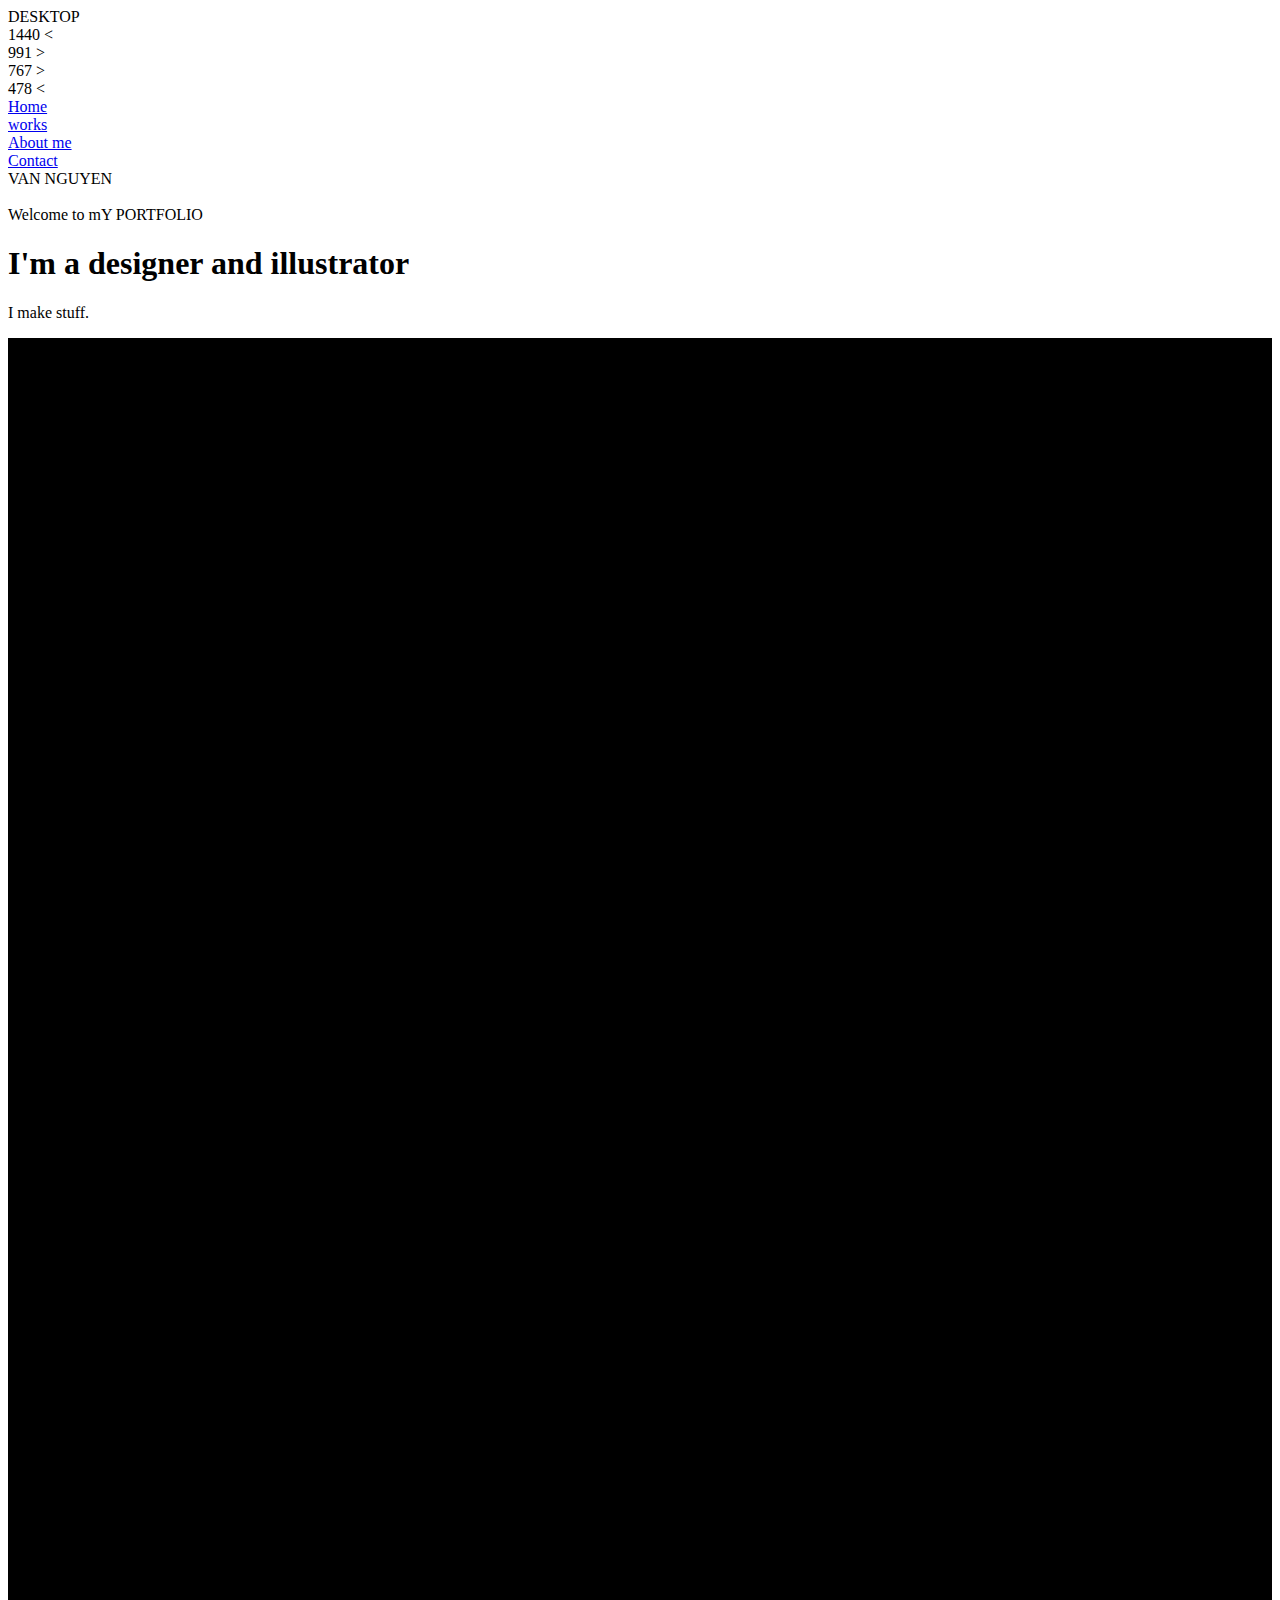
==== index.html @ 464d43b6 "Add files via upload" ====
<!DOCTYPE html><html data-wf-page="67dcb4f5de5b63b4d4d7429c" data-wf-site="67dcb4f5de5b63b4d4d7425e" data-wf-status="1" lang="en" data-wf-locale="en"><head><meta charset="utf-8"/><title>Van Portfolio</title><meta content="width=device-width, initial-scale=1" name="viewport"/><meta content="Webflow" name="generator"/><link href="css/webflow-style.css" rel="stylesheet" type="text/css"/><link href="https://fonts.googleapis.com" rel="preconnect"/><link href="https://fonts.gstatic.com" rel="preconnect" crossorigin="anonymous"/><script src="https://ajax.googleapis.com/ajax/libs/webfont/1.6.26/webfont.js" type="text/javascript"></script><script type="text/javascript">WebFont.load({  google: {    families: ["Montserrat:100,100italic,200,200italic,300,300italic,400,400italic,500,500italic,600,600italic,700,700italic,800,800italic,900,900italic"]  }});</script><script type="text/javascript">!function(o,c){var n=c.documentElement,t=" w-mod-";n.className+=t+"js",("ontouchstart"in o||o.DocumentTouch&&c instanceof DocumentTouch)&&(n.className+=t+"touch")}(window,document);</script><link href="images/favicon.png" rel="shortcut icon" type="image/x-icon"/><link href="images/app-icon.png" rel="apple-touch-icon"/></head><body><div class="breakpoint-indicator"><div class="indic-desktop">DESKTOP</div><div class="indic-1440">1440 &lt;</div><div class="indic-991">991 &gt;</div><div class="indic-767">767 &gt;</div><div class="indic-478">478 &lt;</div></div><section class="section-header"><div class="menu"><a data-w-id="5b783080-8702-f829-5956-04afd309e642" href="#About" class="link-on-light w-inline-block"><div class="text-size-caps-tiny">Home</div><div class="underline-link dark-line-transparent"><div class="underline-on-hover dark-line"></div></div></a><a data-w-id="5b783080-8702-f829-5956-04afd309e642" href="#Value" class="link-on-light w-inline-block"><div class="text-size-caps-tiny">works</div><div class="underline-link dark-line-transparent"><div class="underline-on-hover dark-line"></div></div></a><a data-w-id="5b783080-8702-f829-5956-04afd309e642" href="/about-me" class="link-on-light w-inline-block"><div class="text-size-caps-tiny">About me</div><div class="underline-link dark-line-transparent"><div class="underline-on-hover dark-line"></div></div></a><a data-w-id="5b783080-8702-f829-5956-04afd309e642" href="#Contact" class="link-on-light w-inline-block"><div class="text-size-caps-tiny">Contact</div><div class="underline-link dark-line-transparent"><div class="underline-on-hover dark-line"></div></div></a></div><div class="wrap-logo-light"><div class="logo-on-white">VAN NGUYEN</div></div><section data-w-id="eaf1f1b8-ae8f-4079-5054-787e2cc64eaa" class="section"><img src="images/artboard-201.png" loading="lazy" width="Auto" height="Auto" alt="" srcset="images/artboard-201-p-500.png 500w, images/artboard-201-p-800.png 800w, images/artboard-201-p-1080.png 1080w, images/artboard-201-p-1600.png 1600w, images/artboard-201-p-2000.png 2000w, images/artboard-201.png 2334w" sizes="(max-width: 2334px) 100vw, 2334px" class="image-banner"/></section></section><section class="section-about"><div id="About" class="about-anchor"></div><div class="w-layout-blockcontainer container w-container"><div class="margin-bottom-40px"><div class="slide-in-up-normal"><div class="flex-ver-center-top"><div class="text-size-caps-tiny text-align-center maxw-introduction-subtitle">Welcome to mY PORTFOLIO</div></div></div></div><div class="slide-in-up-slow"><div class="flex-ver-center-top"><div class="wrap-introduction-title"><h1 class="text-align-center maxw-introduction-title">I&#x27;m a designer and illustrator</h1></div><p class="text-align-center maxw-introduction-paragraph">I make stuff.</p></div></div></div></section><section class="section-the-value section-dark z-index-2 section-awards"><div id="Value" class="value-anchor"></div><div data-w-id="22d2d2de-0384-663c-4605-438ec938068e" class="mask-line-03"><div class="do-not-delete---classes-used-by-animation"><div class="line-03-mask-01"></div><div class="line-03-mask-02"></div><div class="line-03-mask-03"></div><div class="line-03-mask-04"></div><div class="line-03-mask-05"></div><div class="line-03-mask-06"></div><div class="line-03-mask-07"></div><div class="line-03-mask-08"></div><div class="line-03-mask-09"></div><div class="line-03-mask-10"></div></div><div id="w-node-_22d2d2de-0384-663c-4605-438ec938069a-d4d7429c" class="line-03-cell-01"><div class="line-horizontal-stretch w-embed"><svg viewBox="0 0 10 20" x="0px" y="0px" width="100%" height="100%" preserveAspectRatio="none">
<mask id="L03M01">
	<rect class="line-03-mask-01" y="0" width="100%" height="100%" fill="white" />
</mask>
<rect mask="url(#L03M01)" x="0" y="0" width="100%" height="100%" fill="var(--line-color-03)" />
</svg></div></div><div class="w-layout-grid line-03-middle"><div id="w-node-_22d2d2de-0384-663c-4605-438ec938069d-d4d7429c" class="line-03-cell-02"><div class="line-horizontal-stretch w-embed"><svg viewBox="0 0 10 20" x="0px" y="0px" width="100%" height="100%" preserveAspectRatio="none">
<mask id="L03M02">
	<rect class="line-03-mask-02" y="0" width="100%" height="100%" fill="white" />
</mask>
<rect mask="url(#L03M02)" x="0" y="0" width="100%" height="100%" fill="var(--line-color-03)" />
</svg></div></div><div id="w-node-_22d2d2de-0384-663c-4605-438ec938069f-d4d7429c" class="line-03-cell-03"><div class="lines-arc-90 w-embed"><svg xmlns="http://www.w3.org/2000/svg" viewBox="0 0 94 94">
<defs><mask id="L03M03" x="0" y="0">
  <circle class="line-03-mask-03" cx="47" cy="47" r="100" fill="white"/>
</mask></defs>
<g mask="url(#L03M03)" >
  <path d="M91,83A80,80,0,0,0,11,3" fill="none" stroke="var(--line-color-03)" stroke-width="6"/>
  <rect x="88" y="83" width="6" height="11" fill="var(--line-color-03)"/>
  <rect width="11" height="6" fill="var(--line-color-03)"/>
  </g>
</svg></div></div><div id="w-node-_22d2d2de-0384-663c-4605-438ec93806a1-d4d7429c" class="line-03-cell-04"><div class="line-vertical-stretch w-embed"><svg viewBox="0 0 20 10" x="0px" y="0px" width="100%" height="100%" preserveAspectRatio="none">
<mask id="L03M04">
	<rect class="line-03-mask-04" y="0" width="100%" height="100%" fill="white" />
</mask>
<rect mask="url(#L03M04)" x="0" y="0" width="100%" height="100%" fill="var(--line-color-03)" />
</svg></div></div><div id="w-node-_22d2d2de-0384-663c-4605-438ec93806a3-d4d7429c" class="line-03-cell-05"><div class="lines-arc-270 w-embed"><svg xmlns="http://www.w3.org/2000/svg" viewBox="0 0 94 94">
<defs><mask id="L03M05" x="0" y="0">
  <circle class="line-03-mask-05" cx="47" cy="47" r="100" fill="white"/>
</mask></defs>
<g mask="url(#L03M05)" >
  <path d="M3,11A80,80,0,0,0,83,91" fill="none" stroke="var(--line-color-03)" stroke-width="6"/>
  <rect width="6" height="11" fill="var(--line-color-03)"/>
  <rect x="83" y="88" width="11" height="6" fill="var(--line-color-03)"/>
</g>
</svg></div></div><div id="w-node-_22d2d2de-0384-663c-4605-438ec93806a5-d4d7429c" class="line-03-cell-06"><div class="line-horizontal-stretch w-embed"><svg viewBox="0 0 10 20" x="0px" y="0px" width="100%" height="100%" preserveAspectRatio="none">
<mask id="L03M06">
	<rect class="line-03-mask-06" y="0" width="100%" height="100%" fill="white" />
</mask>
<rect mask="url(#L03M06)" x="0" y="0" width="100%" height="100%" fill="var(--line-color-03)" />
</svg></div></div></div><div class="w-layout-grid line-03-right"><div id="w-node-_22d2d2de-0384-663c-4605-438ec93806a8-d4d7429c" class="line-03-cell-07"><div class="lines-arc-90 w-embed"><svg xmlns="http://www.w3.org/2000/svg" viewBox="0 0 94 94">
<defs><mask id="L03M07" x="0" y="0">
  <circle class="line-03-mask-07" cx="47" cy="47" r="100" fill="white"/>
</mask></defs>
<g mask="url(#L03M07)" >
  <path d="M91,83A80,80,0,0,0,11,3" fill="none" stroke="var(--line-color-03)" stroke-width="6"/>
  <rect x="88" y="83" width="6" height="11" fill="var(--line-color-03)"/>
  <rect width="11" height="6" fill="var(--line-color-03)"/>
  </g>
</svg></div></div><div id="w-node-_22d2d2de-0384-663c-4605-438ec93806aa-d4d7429c" class="line-03-cell-08"><div class="line-vertical-stretch w-embed"><svg viewBox="0 0 20 10" x="0px" y="0px" width="100%" height="100%" preserveAspectRatio="none">
<mask id="L03M08">
	<rect class="line-03-mask-08" y="0" width="100%" height="100%" fill="white" />
</mask>
<rect mask="url(#L03M08)" x="0" y="0" width="100%" height="100%" fill="var(--line-color-03)" />
</svg></div></div><div id="w-node-_22d2d2de-0384-663c-4605-438ec93806ac-d4d7429c" class="line-03-cell-09"><div class="lines-arc-270 w-embed"><svg xmlns="http://www.w3.org/2000/svg" viewBox="0 0 94 94">
<defs><mask id="L03M09" x="0" y="0">
  <circle class="line-03-mask-09" cx="47" cy="47" r="100" fill="white"/>
</mask></defs>
<g mask="url(#L03M09)" >
  <path d="M3,11A80,80,0,0,0,83,91" fill="none" stroke="var(--line-color-03)" stroke-width="6"/>
  <rect width="6" height="11" fill="var(--line-color-03)"/>
  <rect x="83" y="88" width="11" height="6" fill="var(--line-color-03)"/>
</g>
</svg></div></div><div id="w-node-_22d2d2de-0384-663c-4605-438ec93806ae-d4d7429c" class="line-03-cell-10"><div class="line-horizontal-stretch w-embed"><svg viewBox="0 0 10 20" x="0px" y="0px" width="100%" height="100%" preserveAspectRatio="none">
<mask id="L03M10">
	<rect class="line-03-mask-10" y="0" width="100%" height="100%" fill="white" />
</mask>
<rect mask="url(#L03M10)" x="0" y="0" width="100%" height="100%" fill="var(--line-color-03)" />
</svg></div></div></div></div><div class="w-layout-blockcontainer container w-container"><div class="margin-bottom-25px"><h4 class="text-color-light text-spacing-0em">Works</h4></div><div class="w-layout-grid grid-the-value"><a data-w-id="ba6bb3a2-0e56-0731-4c3c-42315f93d750" style="-webkit-transform:translate3d(0, 11px, 0) scale3d(1, 1, 1) rotateX(0) rotateY(0) rotateZ(0) skew(0, 0);-moz-transform:translate3d(0, 11px, 0) scale3d(1, 1, 1) rotateX(0) rotateY(0) rotateZ(0) skew(0, 0);-ms-transform:translate3d(0, 11px, 0) scale3d(1, 1, 1) rotateX(0) rotateY(0) rotateZ(0) skew(0, 0);transform:translate3d(0, 11px, 0) scale3d(1, 1, 1) rotateX(0) rotateY(0) rotateZ(0) skew(0, 0)" href="/graphic-design" class="w-inline-block"><div id="w-node-_22d2d2de-0384-663c-4605-438ec93806b5-d4d7429c" class="wrap-box-the-value"><div class="wrap-top-content"><div class="lottie-animation" data-w-id="22d2d2de-0384-663c-4605-438ec93806b7" data-animation-type="lottie" data-src="https://cdn.prod.website-files.com/67dcb4f5de5b63b4d4d7425e/67dcb4f5de5b63b4d4d742bb_Icon%2001.json" data-loop="1" data-direction="1" data-autoplay="1" data-is-ix2-target="0" data-renderer="svg" data-default-duration="5.333333333333333" data-duration="0"></div></div><div class="wrap-bottom-content"><div class="margin-bottom-15px"><div class="paragraph-small text-color-light">Projects with Process</div></div><h4 class="text-spacing-0em maxw-the-value-01 text-color-light">Graphic Design</h4></div></div></a><a data-w-id="07cc7e34-053f-20f4-a665-0b68584f889f" style="-webkit-transform:translate3d(0, 11px, 0) scale3d(1, 1, 1) rotateX(0) rotateY(0) rotateZ(0) skew(0, 0);-moz-transform:translate3d(0, 11px, 0) scale3d(1, 1, 1) rotateX(0) rotateY(0) rotateZ(0) skew(0, 0);-ms-transform:translate3d(0, 11px, 0) scale3d(1, 1, 1) rotateX(0) rotateY(0) rotateZ(0) skew(0, 0);transform:translate3d(0, 11px, 0) scale3d(1, 1, 1) rotateX(0) rotateY(0) rotateZ(0) skew(0, 0)" href="/industrial-design" class="w-inline-block"><div class="wrap-box-the-value"><div class="wrap-top-content"><div class="lottie-animation" data-w-id="22d2d2de-0384-663c-4605-438ec93806c0" data-animation-type="lottie" data-src="https://cdn.prod.website-files.com/67dcb4f5de5b63b4d4d7425e/67dcb4f5de5b63b4d4d742a6_Icon%2002.json" data-loop="1" data-direction="1" data-autoplay="1" data-is-ix2-target="0" data-renderer="svg" data-default-duration="4.666666666666667" data-duration="0"></div></div><div class="wrap-bottom-content"><div class="margin-bottom-15px"><div class="paragraph-small text-color-light">Projects with Process</div></div><h4 class="text-spacing-0em maxw-the-value-02">Industrial Design</h4></div></div></a><a data-w-id="4f12aafd-bde1-3dcf-9d64-370e043b3451" style="-webkit-transform:translate3d(0, 11px, 0) scale3d(1, 1, 1) rotateX(0) rotateY(0) rotateZ(0) skew(0, 0);-moz-transform:translate3d(0, 11px, 0) scale3d(1, 1, 1) rotateX(0) rotateY(0) rotateZ(0) skew(0, 0);-ms-transform:translate3d(0, 11px, 0) scale3d(1, 1, 1) rotateX(0) rotateY(0) rotateZ(0) skew(0, 0);transform:translate3d(0, 11px, 0) scale3d(1, 1, 1) rotateX(0) rotateY(0) rotateZ(0) skew(0, 0)" href="/illustration" class="w-inline-block"><div class="wrap-box-the-value"><div class="wrap-top-content"><div class="lottie-animation" data-w-id="22d2d2de-0384-663c-4605-438ec93806c9" data-animation-type="lottie" data-src="https://cdn.prod.website-files.com/67dcb4f5de5b63b4d4d7425e/67dcb4f5de5b63b4d4d742b8_Icon%2003.json" data-loop="1" data-direction="1" data-autoplay="1" data-is-ix2-target="0" data-renderer="svg" data-default-duration="6.133333333333334" data-duration="0"></div></div><div class="wrap-bottom-content"><div class="margin-bottom-20px"><div class="paragraph-small text-color-light">Art Gallery</div></div><h4 class="text-spacing-0em maxw-the-value-03">Illustration</h4></div></div></a></div><div class="flex-ver-center-top"><a href="/graphic-design" class="button w-inline-block"><div class="text-button-on-dark">See All Projects</div></a></div></div></section><section class="section-about"><div id="About" class="about-anchor"></div><div class="w-layout-blockcontainer container w-container"><div class="margin-bottom-40px"><div class="slide-in-up-normal"></div></div><div class="slide-in-up-slow"><div class="flex-ver-center-top"><div class="wrap-introduction-title"><h1 class="text-align-center maxw-introduction-title">DES 494 Reflection</h1></div><p class="text-align-center maxw-introduction-paragraph">I learnt a lot and improved a lot in this course.<br/>I enjoyed it, thanks Judy!</p></div><div class="margin-bottom-40px"><div class="slide-in-up-normal"></div></div></div></div></section><section data-w-id="49a43685-4461-f8ff-faad-d5f5a48da886" class="testimonials section-dark"><section class="section-cta-01"><div id="Contact" class="contact-anchor"></div><div class="mask-line-04b"><div class="do-not-delete---classes-used-by-animation"><div class="line-04-mask-12"></div><div class="line-04-mask-13"></div><div class="line-04-mask-14"></div><div class="line-04-mask-15"></div><div class="line-04-mask-16"></div><div class="line-04-mask-17"></div></div><div class="w-layout-grid line-04b"><div id="w-node-a7e43e5a-43cc-c93d-3dbb-73b3c3ac8221-d4d7429c" class="line-04-cell-12"><div class="lines-arc-180 w-embed"><svg xmlns="http://www.w3.org/2000/svg" viewBox="0 0 94 94">
<defs><mask id="L04M12" x="0" y="0">
  <circle class="line-04-mask-12" cx="47" cy="47" r="100" fill="white"/>
</mask></defs>
<g mask="url(#L04M12)" >
   <path d="M11,91A80,80,0,0,0,91,11" fill="none" stroke="var(--line-color-04)" stroke-width="6"/>
   <rect y="88" width="11" height="6" fill="var(--line-color-04)"/>
   <rect x="88" width="6" height="11" fill="var(--line-color-04)"/>
</g>
</svg></div></div><div id="w-node-a7e43e5a-43cc-c93d-3dbb-73b3c3ac8223-d4d7429c" class="line-04-cell-13"><div class="line-horizontal-stretch w-embed"><svg viewBox="0 0 10 20" x="0px" y="0px" width="100%" height="100%" preserveAspectRatio="none">
<mask id="L04M13">
	<rect class="line-04-mask-13" y="0" width="100%" height="100%" fill="white" />
</mask>
<rect mask="url(#L04M13)" x="0" y="0" width="100%" height="100%" fill="var(--line-color-04)" />
</svg></div></div><div id="w-node-a7e43e5a-43cc-c93d-3dbb-73b3c3ac8225-d4d7429c" class="line-04-cell-14"><div class="lines-arc-360 w-embed"><svg xmlns="http://www.w3.org/2000/svg" viewBox="0 0 94 94">
<defs><mask id="L04M14" x="0" y="0">
  <circle class="line-04-mask-14" cx="47" cy="47" r="100" fill="white"/>
</mask></defs>
<g mask="url(#L04M14)" >
  <path d="M83,3A80,80,0,0,0,3,83" fill="none" stroke="var(--line-color-04)" stroke-width="6"/>
  <rect x="83" width="11" height="6" fill="var(--line-color-04)"/>
  <rect y="83" width="6" height="11" fill="var(--line-color-04)"/>
  </g>
</svg></div></div><div id="w-node-a7e43e5a-43cc-c93d-3dbb-73b3c3ac8227-d4d7429c" class="line-04-cell-15"><div class="line-vertical-stretch w-embed"><svg viewBox="0 0 20 10" x="0px" y="0px" width="100%" height="100%" preserveAspectRatio="none">
<mask id="L04M15">
	<rect class="line-04-mask-15" y="0" width="100%" height="100%" fill="white" />
</mask>
<rect mask="url(#L04M15)" x="0" y="0" width="100%" height="100%" fill="var(--line-color-04)" />
</svg></div></div><div id="w-node-a7e43e5a-43cc-c93d-3dbb-73b3c3ac8229-d4d7429c" class="line-04-cell-16"><div class="lines-arc-272 w-embed"><svg xmlns="http://www.w3.org/2000/svg" viewBox="0 0 94 94">
<defs><mask id="L04M16" x="0" y="0">
  <circle class="line-04-mask-16" cx="47" cy="47" r="100" fill="white"/>
</mask></defs>
<g mask="url(#L04M16)" >
  <path d="M3,11A80,80,0,0,0,83,91" fill="none" stroke="var(--line-color-04)" stroke-width="6"/>
  <rect width="6" height="11" fill="var(--line-color-04)"/>
  <rect x="83" y="88" width="11" height="6" fill="var(--line-color-04)"/>
</g>
</svg></div></div><div id="w-node-a7e43e5a-43cc-c93d-3dbb-73b3c3ac822b-d4d7429c" class="line-04-cell-17"><div class="line-horizontal-stretch w-embed"><svg viewBox="0 0 10 20" x="0px" y="0px" width="100%" height="100%" preserveAspectRatio="none">
<mask id="L04M17">
	<rect class="line-04-mask-17" y="0" width="100%" height="100%" fill="white" />
</mask>
<rect mask="url(#L04M17)" x="0" y="0" width="100%" height="100%" fill="var(--line-color-04)" />
</svg></div></div></div></div><div class="mask-line-05b"><div class="w-layout-grid line-05b"><div class="do-not-delete---classes-used-by-animation"><div class="line-05-mask-07"></div><div class="line-05-mask-08"></div><div class="line-05-mask-09"></div></div><div id="w-node-a7e43e5a-43cc-c93d-3dbb-73b3c3ac8233-d4d7429c" class="line-05-cell-07"><div class="line-vertical-stretch w-embed"><svg viewBox="0 0 20 10" x="0px" y="0px" width="100%" height="100%" preserveAspectRatio="none">
<mask id="L05M07">
	<rect class="line-05-mask-07" y="0" width="100%" height="100%" fill="white" />
</mask>
<rect mask="url(#L05M07)" x="0" y="0" width="100%" height="100%" fill="var(--line-color-01)" />
</svg></div></div><div id="w-node-a7e43e5a-43cc-c93d-3dbb-73b3c3ac8235-d4d7429c" class="line-05-cell-08"><div class="lines-arc-272 w-embed"><svg xmlns="http://www.w3.org/2000/svg" viewBox="0 0 94 94">
<defs><mask id="L05M08" x="0" y="0">
  <circle class="line-05-mask-08" cx="47" cy="47" r="100" fill="white"/>
</mask></defs>
<g mask="url(#L05M08)" >
  <path d="M3,11A80,80,0,0,0,83,91" fill="none" stroke="var(--line-color-01)" stroke-width="6"/>
  <rect width="6" height="11" fill="var(--line-color-01)"/>
  <rect x="83" y="88" width="11" height="6" fill="var(--line-color-01)"/>
</g>
</svg></div></div><div id="w-node-a7e43e5a-43cc-c93d-3dbb-73b3c3ac8237-d4d7429c" class="line-05-cell-09"><div class="line-horizontal-stretch w-embed"><svg viewBox="0 0 10 20" x="0px" y="0px" width="100%" height="100%" preserveAspectRatio="none">
<mask id="L05M09">
	<rect class="line-05-mask-09" y="0" width="100%" height="100%" fill="white" />
</mask>
<rect mask="url(#L05M09)" x="0" y="0" width="100%" height="100%" fill="var(--line-color-01)" />
</svg></div></div></div></div><div class="mask-line-06"><div class="w-layout-grid line-06"><div class="do-not-delete---classes-used-by-animation"><div class="line-06-mask-01"></div><div class="line-06-mask-02"></div><div class="line-06-mask-03"></div><div class="line-06-mask-04"></div><div class="line-06-mask-05"></div></div><div id="w-node-a7e43e5a-43cc-c93d-3dbb-73b3c3ac8241-d4d7429c" class="line-06-cell-01"><div class="line-horizontal-stretch w-embed"><svg viewBox="0 0 10 20" x="0px" y="0px" width="100%" height="100%" preserveAspectRatio="none">
<mask id="L06M01">
	<rect class="line-06-mask-01" y="0" width="100%" height="100%" fill="white" />
</mask>
<rect mask="url(#L06M01)" x="0" y="0" width="100%" height="100%" fill="var(--line-color-02)" />
</svg></div></div><div id="w-node-a7e43e5a-43cc-c93d-3dbb-73b3c3ac8243-d4d7429c" class="line-06-cell-02"><div class="lines-arc-271 w-embed"><svg xmlns="http://www.w3.org/2000/svg" viewBox="0 0 94 94">
<defs><mask id="L06M02" x="0" y="0">
  <circle class="line-06-mask-02" cx="47" cy="47" r="100" fill="white"/>
</mask></defs>
<g mask="url(#L06M02)" >
  <path d="M91,83A80,80,0,0,0,11,3" fill="none" stroke="var(--line-color-02)" stroke-width="6"/>
  <rect x="88" y="83" width="6" height="11" fill="var(--line-color-02)"/>
  <rect width="11" height="6" fill="var(--line-color-02)"/>
  </g>
</svg></div></div><div id="w-node-a7e43e5a-43cc-c93d-3dbb-73b3c3ac8245-d4d7429c" class="line-06-cell-03"><div class="line-vertical-stretch w-embed"><svg viewBox="0 0 20 10" x="0px" y="0px" width="100%" height="100%" preserveAspectRatio="none">
<mask id="L06M03">
	<rect class="line-06-mask-03" y="0" width="100%" height="100%" fill="white" />
</mask>
<rect mask="url(#L06M03)" x="0" y="0" width="100%" height="100%" fill="var(--line-color-02)" />
</svg></div></div><div id="w-node-a7e43e5a-43cc-c93d-3dbb-73b3c3ac8247-d4d7429c" class="line-06-cell-04"><div class="lines-arc-272 w-embed"><svg xmlns="http://www.w3.org/2000/svg" viewBox="0 0 94 94">
<defs><mask id="L06M04" x="0" y="0">
  <circle class="line-06-mask-04" cx="47" cy="47" r="100" fill="white"/>
</mask></defs>
<g mask="url(#L06M04)" >
  <path d="M3,11A80,80,0,0,0,83,91" fill="none" stroke="var(--line-color-02)" stroke-width="6"/>
  <rect width="6" height="11" fill="var(--line-color-02)"/>
  <rect x="83" y="88" width="11" height="6" fill="var(--line-color-02)"/>
</g>
</svg></div></div><div id="w-node-a7e43e5a-43cc-c93d-3dbb-73b3c3ac8249-d4d7429c" class="line-06-cell-05"><div class="line-horizontal-stretch w-embed"><svg viewBox="0 0 10 20" x="0px" y="0px" width="100%" height="100%" preserveAspectRatio="none">
<mask id="L06M05">
	<rect class="line-06-mask-05" y="0" width="100%" height="100%" fill="white" />
</mask>
<rect mask="url(#L06M05)" x="0" y="0" width="100%" height="100%" fill="var(--line-color-02)" />
</svg></div></div></div></div><div class="mask-line-07b"><div class="w-layout-grid line-07b"><div class="do-not-delete---classes-used-by-animation"><div class="line-07-mask-07"></div><div class="line-07-mask-08"></div><div class="line-07-mask-09"></div><div class="line-07-mask-10"></div><div class="line-07-mask-11"></div></div><div id="w-node-a7e43e5a-43cc-c93d-3dbb-73b3c3ac8253-d4d7429c" class="line-07-cell-07"><div class="lines-arc-272 w-embed"><svg xmlns="http://www.w3.org/2000/svg" viewBox="0 0 94 94">
<mask id="L07M07" x="0" y="0">
  <circle class="line-07-mask-07" cx="47" cy="47" r="100" fill="white"/>
</mask>
<g mask="url(#L07M07)" >
  <path d="M3,11A80,80,0,0,0,83,91" fill="none" stroke="var(--line-color-03)" stroke-width="6"/>
  <rect width="6" height="11" fill="var(--line-color-03)"/>
  <rect x="83" y="88" width="11" height="6" fill="var(--line-color-03)"/>
</g>
</svg></div></div><div id="w-node-a7e43e5a-43cc-c93d-3dbb-73b3c3ac8255-d4d7429c" class="line-07-cell-08"><div class="lines-arc-271 w-embed"><svg xmlns="http://www.w3.org/2000/svg" viewBox="0 0 94 94">
<mask id="L07M08" x="0" y="0">
  <circle class="line-07-mask-08" cx="47" cy="47" r="100" fill="white"/>
</mask>
<g mask="url(#L07M08)">
  <path d="M91,83A80,80,0,0,0,11,3" fill="none" stroke="var(--line-color-03)" stroke-width="6"/>
  <rect x="88" y="83" width="6" height="11" fill="var(--line-color-03)"/>
  <rect width="11" height="6" fill="var(--line-color-03)"/>
  </g>
</svg></div></div><div id="w-node-a7e43e5a-43cc-c93d-3dbb-73b3c3ac8257-d4d7429c" class="line-07-cell-09"><div class="line-vertical-stretch w-embed"><svg viewBox="0 0 20 10" x="0px" y="0px" width="100%" height="100%" preserveAspectRatio="none">
<mask id="L07M09">
	<rect class="line-07-mask-09" y="0" width="100%" height="100%" fill="white" />
</mask>
<rect mask="url(#L07M09)" x="0" y="0" width="100%" height="100%" fill="var(--line-color-03)" />
</svg></div></div><div id="w-node-a7e43e5a-43cc-c93d-3dbb-73b3c3ac8259-d4d7429c" class="line-07-cell-10"><div class="lines-arc-180 w-embed"><svg xmlns="http://www.w3.org/2000/svg" viewBox="0 0 94 94">
<defs><mask id="L07M10" x="0" y="0">
  <circle class="line-07-mask-10" cx="47" cy="47" r="100" fill="white"/>
</mask></defs>
<g mask="url(#L07M10)" >
   <path d="M11,91A80,80,0,0,0,91,11" fill="none" stroke="var(--line-color-03)" stroke-width="6"/>
   <rect y="88" width="11" height="6" fill="var(--line-color-03)"/>
   <rect x="88" width="6" height="11" fill="var(--line-color-03)"/>
</g>
</svg></div></div><div id="w-node-a7e43e5a-43cc-c93d-3dbb-73b3c3ac825b-d4d7429c" class="line-07-cell-11"><div class="line-horizontal-stretch w-embed"><svg viewBox="0 0 10 20" x="0px" y="0px" width="100%" height="100%" preserveAspectRatio="none">
<mask id="L07M11">
	<rect class="line-07-mask-11" y="0" width="100%" height="100%" fill="white" />
</mask>
<rect mask="url(#L07M11)" x="0" y="0" width="100%" height="100%" fill="var(--line-color-03)" />
</svg></div></div></div></div><div class="mask-line-08b"><div class="w-layout-grid line-08b"><div class="do-not-delete---classes-used-by-animation"><div class="line-08-mask-07"></div><div class="line-08-mask-08"></div><div class="line-08-mask-09"></div></div><div id="w-node-a7e43e5a-43cc-c93d-3dbb-73b3c3ac8263-d4d7429c" class="line-08-cell-07"><div class="line-vertical-stretch w-embed"><svg viewBox="0 0 20 10" x="0px" y="0px" width="100%" height="100%" preserveAspectRatio="none">
<mask id="L08M07">
	<rect class="line-08-mask-07" y="0" width="100%" height="100%" fill="white" />
</mask>
<rect mask="url(#L08M07)" x="0" y="0" width="100%" height="100%" fill="var(--line-color-02)" />
</svg></div></div><div id="w-node-a7e43e5a-43cc-c93d-3dbb-73b3c3ac8265-d4d7429c" class="line-08-cell-08"><div class="lines-arc-180 w-embed"><svg xmlns="http://www.w3.org/2000/svg" viewBox="0 0 94 94">
<defs><mask id="L08M08" x="0" y="0">
  <circle class="line-08-mask-08" cx="47" cy="47" r="100" fill="white"/>
</mask></defs>
<g mask="url(#L08M08)" >
   <path d="M11,91A80,80,0,0,0,91,11" fill="none" stroke="var(--line-color-02)" stroke-width="6"/>
   <rect y="88" width="11" height="6" fill="var(--line-color-02)"/>
   <rect x="88" width="6" height="11" fill="var(--line-color-02)"/>
</g>
</svg></div></div><div id="w-node-a7e43e5a-43cc-c93d-3dbb-73b3c3ac8267-d4d7429c" class="line-08-cell-09"><div class="line-horizontal-stretch w-embed"><svg viewBox="0 0 10 20" x="0px" y="0px" width="100%" height="100%" preserveAspectRatio="none">
<mask id="L08M09">
	<rect class="line-08-mask-09" y="0" width="100%" height="100%" fill="white" />
</mask>
<rect mask="url(#L08M09)" x="0" y="0" width="100%" height="100%" fill="var(--line-color-02)" />
</svg></div></div></div></div><div class="mask-line-09"><div class="w-layout-grid line-09"><div class="do-not-delete---classes-used-by-animation"><div class="line-09-mask-01"></div><div class="line-09-mask-02"></div><div class="line-09-mask-03"></div><div class="line-09-mask-04"></div><div class="line-09-mask-05"></div></div><div id="w-node-a7e43e5a-43cc-c93d-3dbb-73b3c3ac8271-d4d7429c" class="line-09-cell-01"><div class="line-horizontal-stretch w-embed"><svg viewBox="0 0 10 20" x="0px" y="0px" width="100%" height="100%" preserveAspectRatio="none">
<mask id="L09M01">
	<rect class="line-09-mask-01" y="0" width="100%" height="100%" fill="white" />
</mask>
<rect mask="url(#L09M01)" x="0" y="0" width="100%" height="100%" fill="var(--line-color-05)" />
</svg></div></div><div id="w-node-a7e43e5a-43cc-c93d-3dbb-73b3c3ac8273-d4d7429c" class="line-09-cell-02"><div class="lines-arc-360 w-embed"><svg xmlns="http://www.w3.org/2000/svg" viewBox="0 0 94 94">
<mask id="L09M02" x="0" y="0">
  <circle class="line-09-mask-02" cx="47" cy="47" r="100" fill="white"/>
</mask>
<g mask="url(#L09M02)">
  <path d="M83,3A80,80,0,0,0,3,83" fill="none" stroke="var(--line-color-05)" stroke-width="6"/>
  <rect x="83" width="11" height="6" fill="var(--line-color-05)"/>
  <rect y="83" width="6" height="11" fill="var(--line-color-05)"/>
  </g>
</svg></div></div><div id="w-node-a7e43e5a-43cc-c93d-3dbb-73b3c3ac8275-d4d7429c" class="line-09-cell-03"><div class="line-vertical-stretch w-embed"><svg viewBox="0 0 20 10" x="0px" y="0px" width="100%" height="100%" preserveAspectRatio="none">
<mask id="L09M03">
	<rect class="line-09-mask-03" y="0" width="100%" height="100%" fill="white" />
</mask>
<rect mask="url(#L09M03)" x="0" y="0" width="100%" height="100%" fill="var(--line-color-05)" />
</svg></div></div><div id="w-node-a7e43e5a-43cc-c93d-3dbb-73b3c3ac8277-d4d7429c" class="line-09-cell-04"><div class="lines-arc-180 w-embed"><svg xmlns="http://www.w3.org/2000/svg" viewBox="0 0 94 94">
<defs><mask id="L09M04" x="0" y="0">
  <circle class="line-09-mask-04" cx="47" cy="47" r="100" fill="white"/>
</mask></defs>
<g mask="url(#L09M04)" >
   <path d="M11,91A80,80,0,0,0,91,11" fill="none" stroke="var(--line-color-05)" stroke-width="6"/>
   <rect y="88" width="11" height="6" fill="var(--line-color-05)"/>
   <rect x="88" width="6" height="11" fill="var(--line-color-05)"/>
</g>
</svg></div></div><div id="w-node-a7e43e5a-43cc-c93d-3dbb-73b3c3ac8279-d4d7429c" class="line-09-cell-05"><div class="line-horizontal-stretch w-embed"><svg viewBox="0 0 10 20" x="0px" y="0px" width="100%" height="100%" preserveAspectRatio="none">
<mask id="L09M05">
	<rect class="line-09-mask-05" y="0" width="100%" height="100%" fill="white" />
</mask>
<rect mask="url(#L09M05)" x="0" y="0" width="100%" height="100%" fill="var(--line-color-05)" />
</svg></div></div></div></div><div class="w-layout-blockcontainer container w-container"><div class="flex-ver-center-top"><div class="margin-bottom-30px"><div class="text-size-caps-tiny text-color-light text-align-center">Explore more</div></div><div class="margin-bottom-cta"><div class="text-cta">Email me for work</div><div class="flex-social-links"><a data-w-id="8484352c-6ba5-ca65-12f2-afdf9af76b28" href="mailto:nguyenkhanhvan112.24@gmail.com?subject=email" class="link-on-dark w-inline-block"><div class="text-size-caps-tiny text-color-light">nguyenkhanhvan112.24@gmail.com</div><div class="underline-link light-line-transparent"><div class="underline-on-hover light-line"></div></div></a></div></div><div class="wrap-button-cta"><a href="mailto:nguyenkhanhvan112.24@gmail.com" class="button-cta w-inline-block"><div class="text-button">CONTACT</div></a></div></div></div></section><div class="wrap-logo-dark"><div class="logo-on-dark">VAN NGUYEN</div><div class="line-vertical"></div></div><section class="section-cta-02"><div class="w-layout-blockcontainer container w-container"><div class="flex-ver-center-top"><div class="margin-bottom-25px"><div class="maxw-did-you-find"><div class="text-size-caps-tiny text-color-light text-align-center">follow my socials for more information:</div></div></div><div class="flex-social-links"><a data-w-id="8484352c-6ba5-ca65-12f2-afdf9af76b28" href="https://www.behance.net/khanhvannguyen4" target="_blank" class="link-on-dark w-inline-block"><div class="text-size-caps-tiny text-color-light">Behance</div><div class="underline-link light-line-transparent"><div class="underline-on-hover light-line"></div></div></a><a data-w-id="8484352c-6ba5-ca65-12f2-afdf9af76b28" href="https://fsan_go.artstation.com/" target="_blank" class="link-on-dark w-inline-block"><div class="text-size-caps-tiny text-color-light">artstation</div><div class="underline-link light-line-transparent"><div class="underline-on-hover light-line"></div></div></a><a data-w-id="8484352c-6ba5-ca65-12f2-afdf9af76b28" href="https://www.instagram.com/astolfobeztwaifu/" target="_blank" class="link-on-dark w-inline-block"><div class="text-size-caps-tiny text-color-light">instagram</div><div class="underline-link light-line-transparent"><div class="underline-on-hover light-line"></div></div></a></div></div></div></section><div class="flex-ver-center-top"></div></section><section class="section-footer-links section-dark"><div class="w-layout-blockcontainer container w-container"><div class="margin-bottom-20px"><div class="line-horizontal-light"></div><div class="footer-links"><div class="footer-link-left"><div class="margin-right-8px"><div class="info-text-footer"><div class="text-size-tiny">Created by</div></div></div><div class="margin-right-30px"><a href="/" aria-current="page" class="link-fading w-inline-block w--current"><div class="text-size-tiny text-color-light">Van Nguyen</div></a></div><a href="/" aria-current="page" class="link-fading w-inline-block w--current"><div class="logo-webflow-light"><img sizes="(max-width: 767px) 100vw, (max-width: 991px) 728px, 940px" srcset="images/artboard-204-p-500.png 500w, images/artboard-204-p-800.png 800w, images/artboard-204-p-1080.png 1080w, images/artboard-204-p-1600.png 1600w, images/artboard-204-p-2000.png 2000w, images/artboard-204.png 2334w" alt="Webflow Logo" src="images/artboard-204.png" loading="lazy" class="image-6"/></div></a></div></div></div></div></section><script src="js/jquery.js" type="text/javascript"  ></script><script src="js/webflow.schunk.4a394eb5af8156f2.js" type="text/javascript"></script><script src="js/webflow.schunk.c2aa238619ecee8d.js" type="text/javascript"></script><script src="js/webflow.schunk.96f2ee1a4dca6836.js" type="text/javascript"></script><script src="js/webflow-script.js" type="text/javascript"></script></body></html>
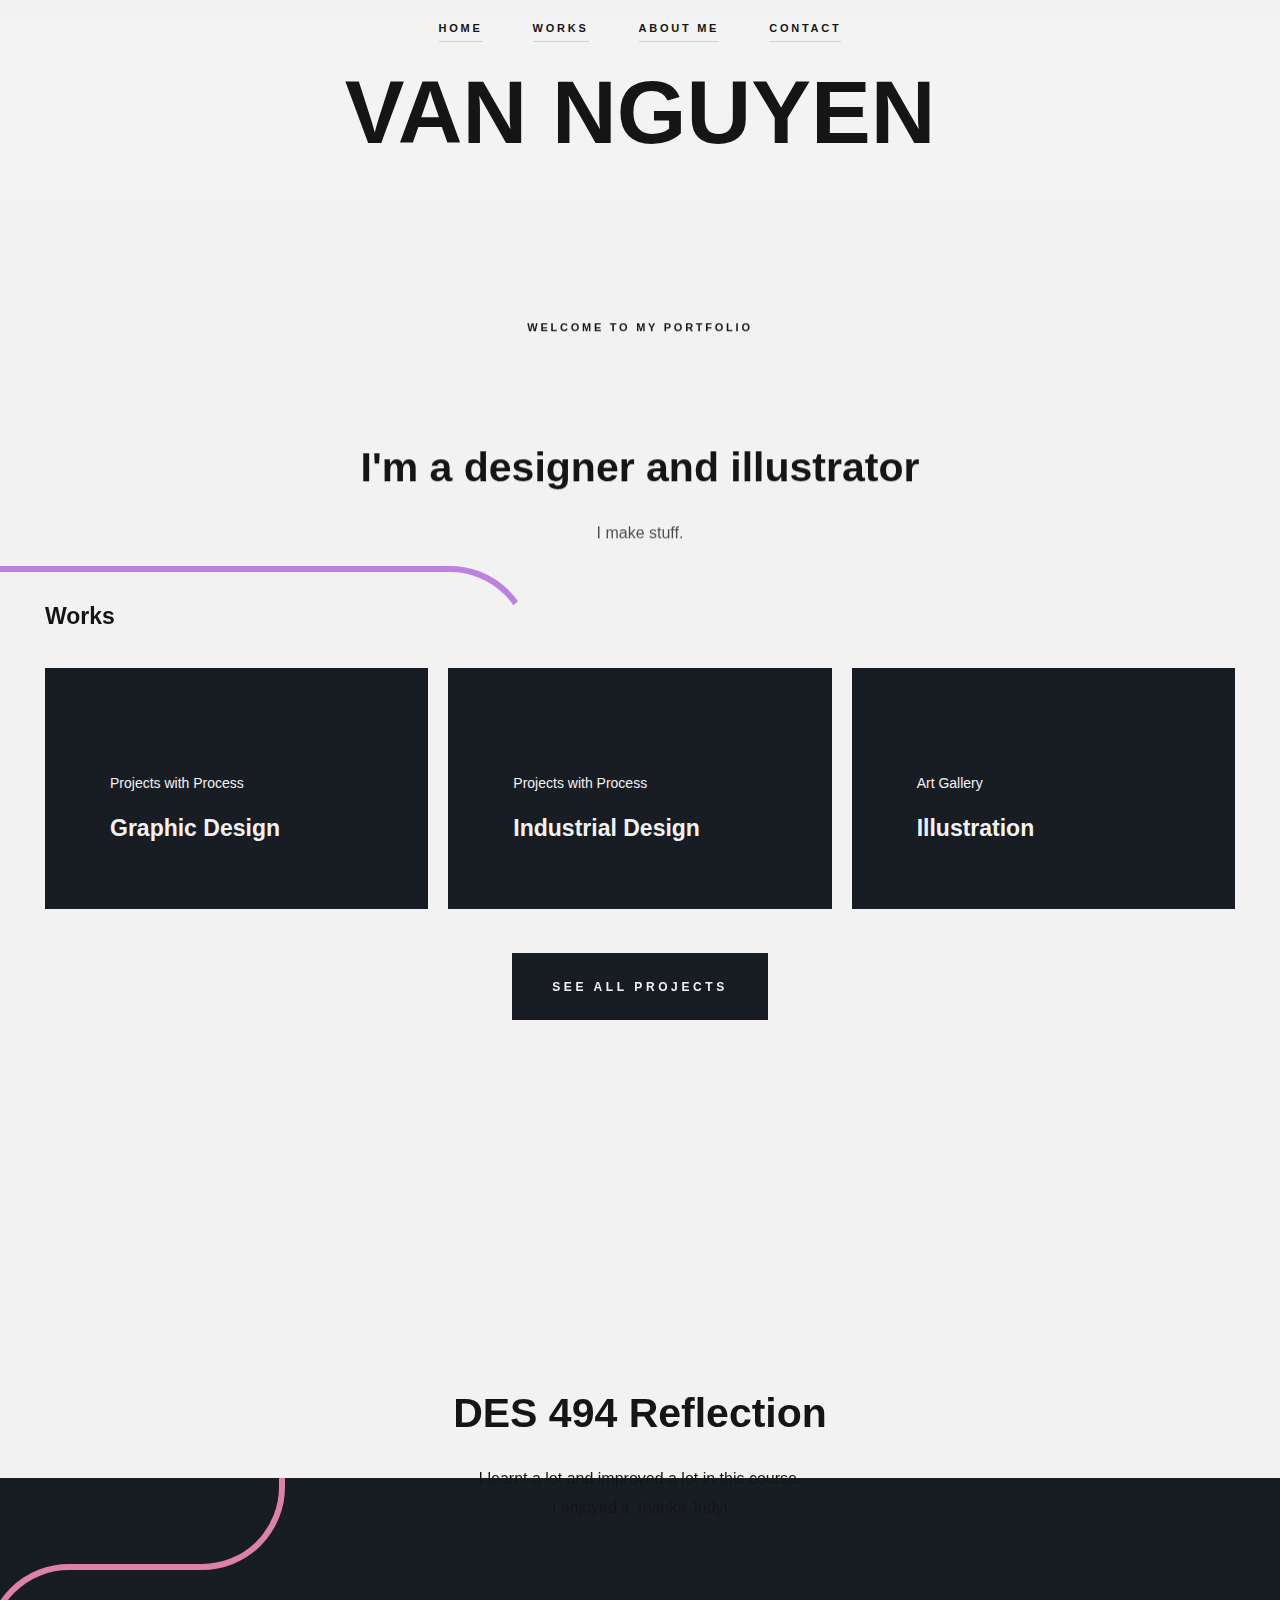
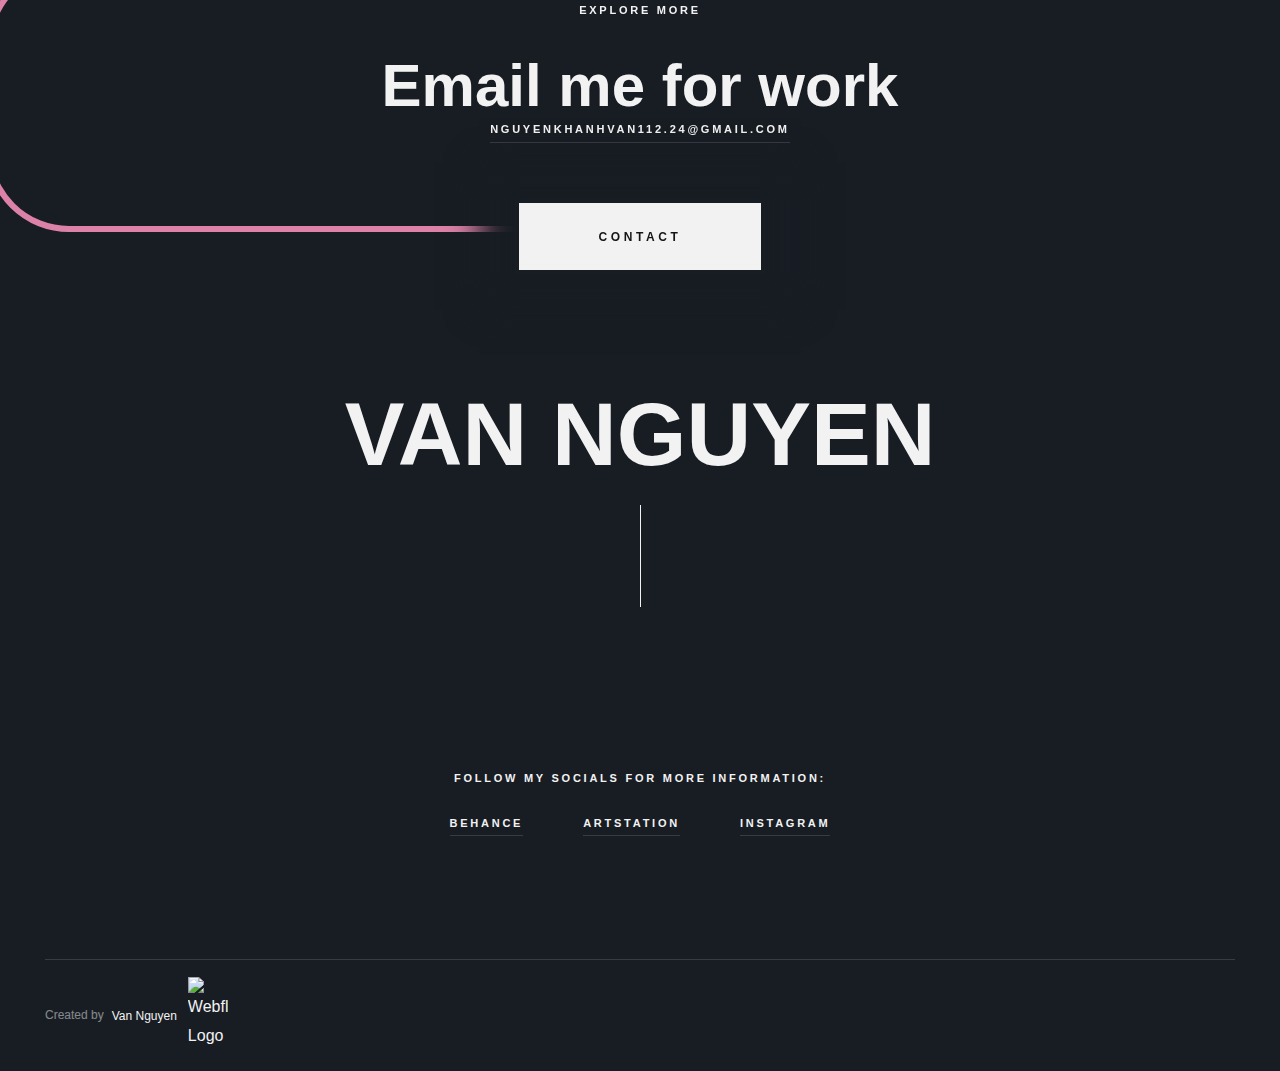
==== commit adf1c3fb: "Update index.html, about me link" ====
--- a/index.html
+++ b/index.html
@@ -1,4 +1,4 @@
-<!DOCTYPE html><html data-wf-page="67dcb4f5de5b63b4d4d7429c" data-wf-site="67dcb4f5de5b63b4d4d7425e" data-wf-status="1" lang="en" data-wf-locale="en"><head><meta charset="utf-8"/><title>Van Portfolio</title><meta content="width=device-width, initial-scale=1" name="viewport"/><meta content="Webflow" name="generator"/><link href="css/webflow-style.css" rel="stylesheet" type="text/css"/><link href="https://fonts.googleapis.com" rel="preconnect"/><link href="https://fonts.gstatic.com" rel="preconnect" crossorigin="anonymous"/><script src="https://ajax.googleapis.com/ajax/libs/webfont/1.6.26/webfont.js" type="text/javascript"></script><script type="text/javascript">WebFont.load({  google: {    families: ["Montserrat:100,100italic,200,200italic,300,300italic,400,400italic,500,500italic,600,600italic,700,700italic,800,800italic,900,900italic"]  }});</script><script type="text/javascript">!function(o,c){var n=c.documentElement,t=" w-mod-";n.className+=t+"js",("ontouchstart"in o||o.DocumentTouch&&c instanceof DocumentTouch)&&(n.className+=t+"touch")}(window,document);</script><link href="images/favicon.png" rel="shortcut icon" type="image/x-icon"/><link href="images/app-icon.png" rel="apple-touch-icon"/></head><body><div class="breakpoint-indicator"><div class="indic-desktop">DESKTOP</div><div class="indic-1440">1440 &lt;</div><div class="indic-991">991 &gt;</div><div class="indic-767">767 &gt;</div><div class="indic-478">478 &lt;</div></div><section class="section-header"><div class="menu"><a data-w-id="5b783080-8702-f829-5956-04afd309e642" href="#About" class="link-on-light w-inline-block"><div class="text-size-caps-tiny">Home</div><div class="underline-link dark-line-transparent"><div class="underline-on-hover dark-line"></div></div></a><a data-w-id="5b783080-8702-f829-5956-04afd309e642" href="#Value" class="link-on-light w-inline-block"><div class="text-size-caps-tiny">works</div><div class="underline-link dark-line-transparent"><div class="underline-on-hover dark-line"></div></div></a><a data-w-id="5b783080-8702-f829-5956-04afd309e642" href="/about-me" class="link-on-light w-inline-block"><div class="text-size-caps-tiny">About me</div><div class="underline-link dark-line-transparent"><div class="underline-on-hover dark-line"></div></div></a><a data-w-id="5b783080-8702-f829-5956-04afd309e642" href="#Contact" class="link-on-light w-inline-block"><div class="text-size-caps-tiny">Contact</div><div class="underline-link dark-line-transparent"><div class="underline-on-hover dark-line"></div></div></a></div><div class="wrap-logo-light"><div class="logo-on-white">VAN NGUYEN</div></div><section data-w-id="eaf1f1b8-ae8f-4079-5054-787e2cc64eaa" class="section"><img src="images/artboard-201.png" loading="lazy" width="Auto" height="Auto" alt="" srcset="images/artboard-201-p-500.png 500w, images/artboard-201-p-800.png 800w, images/artboard-201-p-1080.png 1080w, images/artboard-201-p-1600.png 1600w, images/artboard-201-p-2000.png 2000w, images/artboard-201.png 2334w" sizes="(max-width: 2334px) 100vw, 2334px" class="image-banner"/></section></section><section class="section-about"><div id="About" class="about-anchor"></div><div class="w-layout-blockcontainer container w-container"><div class="margin-bottom-40px"><div class="slide-in-up-normal"><div class="flex-ver-center-top"><div class="text-size-caps-tiny text-align-center maxw-introduction-subtitle">Welcome to mY PORTFOLIO</div></div></div></div><div class="slide-in-up-slow"><div class="flex-ver-center-top"><div class="wrap-introduction-title"><h1 class="text-align-center maxw-introduction-title">I&#x27;m a designer and illustrator</h1></div><p class="text-align-center maxw-introduction-paragraph">I make stuff.</p></div></div></div></section><section class="section-the-value section-dark z-index-2 section-awards"><div id="Value" class="value-anchor"></div><div data-w-id="22d2d2de-0384-663c-4605-438ec938068e" class="mask-line-03"><div class="do-not-delete---classes-used-by-animation"><div class="line-03-mask-01"></div><div class="line-03-mask-02"></div><div class="line-03-mask-03"></div><div class="line-03-mask-04"></div><div class="line-03-mask-05"></div><div class="line-03-mask-06"></div><div class="line-03-mask-07"></div><div class="line-03-mask-08"></div><div class="line-03-mask-09"></div><div class="line-03-mask-10"></div></div><div id="w-node-_22d2d2de-0384-663c-4605-438ec938069a-d4d7429c" class="line-03-cell-01"><div class="line-horizontal-stretch w-embed"><svg viewBox="0 0 10 20" x="0px" y="0px" width="100%" height="100%" preserveAspectRatio="none">
+<!DOCTYPE html><html data-wf-page="67dcb4f5de5b63b4d4d7429c" data-wf-site="67dcb4f5de5b63b4d4d7425e" data-wf-status="1" lang="en" data-wf-locale="en"><head><meta charset="utf-8"/><title>Van Portfolio</title><meta content="width=device-width, initial-scale=1" name="viewport"/><meta content="Webflow" name="generator"/><link href="css/webflow-style.css" rel="stylesheet" type="text/css"/><link href="https://fonts.googleapis.com" rel="preconnect"/><link href="https://fonts.gstatic.com" rel="preconnect" crossorigin="anonymous"/><script src="https://ajax.googleapis.com/ajax/libs/webfont/1.6.26/webfont.js" type="text/javascript"></script><script type="text/javascript">WebFont.load({  google: {    families: ["Montserrat:100,100italic,200,200italic,300,300italic,400,400italic,500,500italic,600,600italic,700,700italic,800,800italic,900,900italic"]  }});</script><script type="text/javascript">!function(o,c){var n=c.documentElement,t=" w-mod-";n.className+=t+"js",("ontouchstart"in o||o.DocumentTouch&&c instanceof DocumentTouch)&&(n.className+=t+"touch")}(window,document);</script><link href="images/favicon.png" rel="shortcut icon" type="image/x-icon"/><link href="images/app-icon.png" rel="apple-touch-icon"/></head><body><div class="breakpoint-indicator"><div class="indic-desktop">DESKTOP</div><div class="indic-1440">1440 &lt;</div><div class="indic-991">991 &gt;</div><div class="indic-767">767 &gt;</div><div class="indic-478">478 &lt;</div></div><section class="section-header"><div class="menu"><a data-w-id="5b783080-8702-f829-5956-04afd309e642" href="#About" class="link-on-light w-inline-block"><div class="text-size-caps-tiny">Home</div><div class="underline-link dark-line-transparent"><div class="underline-on-hover dark-line"></div></div></a><a data-w-id="5b783080-8702-f829-5956-04afd309e642" href="#Value" class="link-on-light w-inline-block"><div class="text-size-caps-tiny">works</div><div class="underline-link dark-line-transparent"><div class="underline-on-hover dark-line"></div></div></a><a data-w-id="5b783080-8702-f829-5956-04afd309e642" href="about-me.html" class="link-on-light w-inline-block"><div class="text-size-caps-tiny">About me</div><div class="underline-link dark-line-transparent"><div class="underline-on-hover dark-line"></div></div></a><a data-w-id="5b783080-8702-f829-5956-04afd309e642" href="#Contact" class="link-on-light w-inline-block"><div class="text-size-caps-tiny">Contact</div><div class="underline-link dark-line-transparent"><div class="underline-on-hover dark-line"></div></div></a></div><div class="wrap-logo-light"><div class="logo-on-white">VAN NGUYEN</div></div><section data-w-id="eaf1f1b8-ae8f-4079-5054-787e2cc64eaa" class="section"><img src="images/artboard-201.png" loading="lazy" width="Auto" height="Auto" alt="" srcset="images/artboard-201-p-500.png 500w, images/artboard-201-p-800.png 800w, images/artboard-201-p-1080.png 1080w, images/artboard-201-p-1600.png 1600w, images/artboard-201-p-2000.png 2000w, images/artboard-201.png 2334w" sizes="(max-width: 2334px) 100vw, 2334px" class="image-banner"/></section></section><section class="section-about"><div id="About" class="about-anchor"></div><div class="w-layout-blockcontainer container w-container"><div class="margin-bottom-40px"><div class="slide-in-up-normal"><div class="flex-ver-center-top"><div class="text-size-caps-tiny text-align-center maxw-introduction-subtitle">Welcome to mY PORTFOLIO</div></div></div></div><div class="slide-in-up-slow"><div class="flex-ver-center-top"><div class="wrap-introduction-title"><h1 class="text-align-center maxw-introduction-title">I&#x27;m a designer and illustrator</h1></div><p class="text-align-center maxw-introduction-paragraph">I make stuff.</p></div></div></div></section><section class="section-the-value section-dark z-index-2 section-awards"><div id="Value" class="value-anchor"></div><div data-w-id="22d2d2de-0384-663c-4605-438ec938068e" class="mask-line-03"><div class="do-not-delete---classes-used-by-animation"><div class="line-03-mask-01"></div><div class="line-03-mask-02"></div><div class="line-03-mask-03"></div><div class="line-03-mask-04"></div><div class="line-03-mask-05"></div><div class="line-03-mask-06"></div><div class="line-03-mask-07"></div><div class="line-03-mask-08"></div><div class="line-03-mask-09"></div><div class="line-03-mask-10"></div></div><div id="w-node-_22d2d2de-0384-663c-4605-438ec938069a-d4d7429c" class="line-03-cell-01"><div class="line-horizontal-stretch w-embed"><svg viewBox="0 0 10 20" x="0px" y="0px" width="100%" height="100%" preserveAspectRatio="none">
 <mask id="L03M01">
 	<rect class="line-03-mask-01" y="0" width="100%" height="100%" fill="white" />
 </mask>
@@ -247,4 +247,4 @@
 	<rect class="line-09-mask-05" y="0" width="100%" height="100%" fill="white" />
 </mask>
 <rect mask="url(#L09M05)" x="0" y="0" width="100%" height="100%" fill="var(--line-color-05)" />
-</svg></div></div></div></div><div class="w-layout-blockcontainer container w-container"><div class="flex-ver-center-top"><div class="margin-bottom-30px"><div class="text-size-caps-tiny text-color-light text-align-center">Explore more</div></div><div class="margin-bottom-cta"><div class="text-cta">Email me for work</div><div class="flex-social-links"><a data-w-id="8484352c-6ba5-ca65-12f2-afdf9af76b28" href="mailto:nguyenkhanhvan112.24@gmail.com?subject=email" class="link-on-dark w-inline-block"><div class="text-size-caps-tiny text-color-light">nguyenkhanhvan112.24@gmail.com</div><div class="underline-link light-line-transparent"><div class="underline-on-hover light-line"></div></div></a></div></div><div class="wrap-button-cta"><a href="mailto:nguyenkhanhvan112.24@gmail.com" class="button-cta w-inline-block"><div class="text-button">CONTACT</div></a></div></div></div></section><div class="wrap-logo-dark"><div class="logo-on-dark">VAN NGUYEN</div><div class="line-vertical"></div></div><section class="section-cta-02"><div class="w-layout-blockcontainer container w-container"><div class="flex-ver-center-top"><div class="margin-bottom-25px"><div class="maxw-did-you-find"><div class="text-size-caps-tiny text-color-light text-align-center">follow my socials for more information:</div></div></div><div class="flex-social-links"><a data-w-id="8484352c-6ba5-ca65-12f2-afdf9af76b28" href="https://www.behance.net/khanhvannguyen4" target="_blank" class="link-on-dark w-inline-block"><div class="text-size-caps-tiny text-color-light">Behance</div><div class="underline-link light-line-transparent"><div class="underline-on-hover light-line"></div></div></a><a data-w-id="8484352c-6ba5-ca65-12f2-afdf9af76b28" href="https://fsan_go.artstation.com/" target="_blank" class="link-on-dark w-inline-block"><div class="text-size-caps-tiny text-color-light">artstation</div><div class="underline-link light-line-transparent"><div class="underline-on-hover light-line"></div></div></a><a data-w-id="8484352c-6ba5-ca65-12f2-afdf9af76b28" href="https://www.instagram.com/astolfobeztwaifu/" target="_blank" class="link-on-dark w-inline-block"><div class="text-size-caps-tiny text-color-light">instagram</div><div class="underline-link light-line-transparent"><div class="underline-on-hover light-line"></div></div></a></div></div></div></section><div class="flex-ver-center-top"></div></section><section class="section-footer-links section-dark"><div class="w-layout-blockcontainer container w-container"><div class="margin-bottom-20px"><div class="line-horizontal-light"></div><div class="footer-links"><div class="footer-link-left"><div class="margin-right-8px"><div class="info-text-footer"><div class="text-size-tiny">Created by</div></div></div><div class="margin-right-30px"><a href="/" aria-current="page" class="link-fading w-inline-block w--current"><div class="text-size-tiny text-color-light">Van Nguyen</div></a></div><a href="/" aria-current="page" class="link-fading w-inline-block w--current"><div class="logo-webflow-light"><img sizes="(max-width: 767px) 100vw, (max-width: 991px) 728px, 940px" srcset="images/artboard-204-p-500.png 500w, images/artboard-204-p-800.png 800w, images/artboard-204-p-1080.png 1080w, images/artboard-204-p-1600.png 1600w, images/artboard-204-p-2000.png 2000w, images/artboard-204.png 2334w" alt="Webflow Logo" src="images/artboard-204.png" loading="lazy" class="image-6"/></div></a></div></div></div></div></section><script src="js/jquery.js" type="text/javascript"  ></script><script src="js/webflow.schunk.4a394eb5af8156f2.js" type="text/javascript"></script><script src="js/webflow.schunk.c2aa238619ecee8d.js" type="text/javascript"></script><script src="js/webflow.schunk.96f2ee1a4dca6836.js" type="text/javascript"></script><script src="js/webflow-script.js" type="text/javascript"></script></body></html>+</svg></div></div></div></div><div class="w-layout-blockcontainer container w-container"><div class="flex-ver-center-top"><div class="margin-bottom-30px"><div class="text-size-caps-tiny text-color-light text-align-center">Explore more</div></div><div class="margin-bottom-cta"><div class="text-cta">Email me for work</div><div class="flex-social-links"><a data-w-id="8484352c-6ba5-ca65-12f2-afdf9af76b28" href="mailto:nguyenkhanhvan112.24@gmail.com?subject=email" class="link-on-dark w-inline-block"><div class="text-size-caps-tiny text-color-light">nguyenkhanhvan112.24@gmail.com</div><div class="underline-link light-line-transparent"><div class="underline-on-hover light-line"></div></div></a></div></div><div class="wrap-button-cta"><a href="mailto:nguyenkhanhvan112.24@gmail.com" class="button-cta w-inline-block"><div class="text-button">CONTACT</div></a></div></div></div></section><div class="wrap-logo-dark"><div class="logo-on-dark">VAN NGUYEN</div><div class="line-vertical"></div></div><section class="section-cta-02"><div class="w-layout-blockcontainer container w-container"><div class="flex-ver-center-top"><div class="margin-bottom-25px"><div class="maxw-did-you-find"><div class="text-size-caps-tiny text-color-light text-align-center">follow my socials for more information:</div></div></div><div class="flex-social-links"><a data-w-id="8484352c-6ba5-ca65-12f2-afdf9af76b28" href="https://www.behance.net/khanhvannguyen4" target="_blank" class="link-on-dark w-inline-block"><div class="text-size-caps-tiny text-color-light">Behance</div><div class="underline-link light-line-transparent"><div class="underline-on-hover light-line"></div></div></a><a data-w-id="8484352c-6ba5-ca65-12f2-afdf9af76b28" href="https://fsan_go.artstation.com/" target="_blank" class="link-on-dark w-inline-block"><div class="text-size-caps-tiny text-color-light">artstation</div><div class="underline-link light-line-transparent"><div class="underline-on-hover light-line"></div></div></a><a data-w-id="8484352c-6ba5-ca65-12f2-afdf9af76b28" href="https://www.instagram.com/astolfobeztwaifu/" target="_blank" class="link-on-dark w-inline-block"><div class="text-size-caps-tiny text-color-light">instagram</div><div class="underline-link light-line-transparent"><div class="underline-on-hover light-line"></div></div></a></div></div></div></section><div class="flex-ver-center-top"></div></section><section class="section-footer-links section-dark"><div class="w-layout-blockcontainer container w-container"><div class="margin-bottom-20px"><div class="line-horizontal-light"></div><div class="footer-links"><div class="footer-link-left"><div class="margin-right-8px"><div class="info-text-footer"><div class="text-size-tiny">Created by</div></div></div><div class="margin-right-30px"><a href="/" aria-current="page" class="link-fading w-inline-block w--current"><div class="text-size-tiny text-color-light">Van Nguyen</div></a></div><a href="/" aria-current="page" class="link-fading w-inline-block w--current"><div class="logo-webflow-light"><img sizes="(max-width: 767px) 100vw, (max-width: 991px) 728px, 940px" srcset="images/artboard-204-p-500.png 500w, images/artboard-204-p-800.png 800w, images/artboard-204-p-1080.png 1080w, images/artboard-204-p-1600.png 1600w, images/artboard-204-p-2000.png 2000w, images/artboard-204.png 2334w" alt="Webflow Logo" src="images/artboard-204.png" loading="lazy" class="image-6"/></div></a></div></div></div></div></section><script src="js/jquery.js" type="text/javascript"  ></script><script src="js/webflow.schunk.4a394eb5af8156f2.js" type="text/javascript"></script><script src="js/webflow.schunk.c2aa238619ecee8d.js" type="text/javascript"></script><script src="js/webflow.schunk.96f2ee1a4dca6836.js" type="text/javascript"></script><script src="js/webflow-script.js" type="text/javascript"></script></body></html>
--- a/css/webflow-style.css
+++ b/css/webflow-style.css
@@ -0,0 +1,8260 @@
+html {
+  -webkit-text-size-adjust: 100%;
+  -ms-text-size-adjust: 100%;
+  font-family: sans-serif;
+}
+
+body {
+  margin: 0;
+}
+
+article, aside, details, figcaption, figure, footer, header, hgroup, main, menu, nav, section, summary {
+  display: block;
+}
+
+audio, canvas, progress, video {
+  vertical-align: baseline;
+  display: inline-block;
+}
+
+audio:not([controls]) {
+  height: 0;
+  display: none;
+}
+
+[hidden], template {
+  display: none;
+}
+
+a {
+  background-color: #0000;
+}
+
+a:active, a:hover {
+  outline: 0;
+}
+
+abbr[title] {
+  border-bottom: 1px dotted;
+}
+
+b, strong {
+  font-weight: bold;
+}
+
+dfn {
+  font-style: italic;
+}
+
+h1 {
+  margin: .67em 0;
+  font-size: 2em;
+}
+
+mark {
+  color: #000;
+  background: #ff0;
+}
+
+small {
+  font-size: 80%;
+}
+
+sub, sup {
+  vertical-align: baseline;
+  font-size: 75%;
+  line-height: 0;
+  position: relative;
+}
+
+sup {
+  top: -.5em;
+}
+
+sub {
+  bottom: -.25em;
+}
+
+img {
+  border: 0;
+}
+
+svg:not(:root) {
+  overflow: hidden;
+}
+
+hr {
+  box-sizing: content-box;
+  height: 0;
+}
+
+pre {
+  overflow: auto;
+}
+
+code, kbd, pre, samp {
+  font-family: monospace;
+  font-size: 1em;
+}
+
+button, input, optgroup, select, textarea {
+  color: inherit;
+  font: inherit;
+  margin: 0;
+}
+
+button {
+  overflow: visible;
+}
+
+button, select {
+  text-transform: none;
+}
+
+button, html input[type="button"], input[type="reset"] {
+  -webkit-appearance: button;
+  cursor: pointer;
+}
+
+button[disabled], html input[disabled] {
+  cursor: default;
+}
+
+button::-moz-focus-inner, input::-moz-focus-inner {
+  border: 0;
+  padding: 0;
+}
+
+input {
+  line-height: normal;
+}
+
+input[type="checkbox"], input[type="radio"] {
+  box-sizing: border-box;
+  padding: 0;
+}
+
+input[type="number"]::-webkit-inner-spin-button, input[type="number"]::-webkit-outer-spin-button {
+  height: auto;
+}
+
+input[type="search"] {
+  -webkit-appearance: none;
+}
+
+input[type="search"]::-webkit-search-cancel-button, input[type="search"]::-webkit-search-decoration {
+  -webkit-appearance: none;
+}
+
+legend {
+  border: 0;
+  padding: 0;
+}
+
+textarea {
+  overflow: auto;
+}
+
+optgroup {
+  font-weight: bold;
+}
+
+table {
+  border-collapse: collapse;
+  border-spacing: 0;
+}
+
+td, th {
+  padding: 0;
+}
+
+@font-face {
+  font-family: webflow-icons;
+  src: url("[data-uri]") format("truetype");
+  font-weight: normal;
+  font-style: normal;
+}
+
+[class^="w-icon-"], [class*=" w-icon-"] {
+  speak: none;
+  font-variant: normal;
+  text-transform: none;
+  -webkit-font-smoothing: antialiased;
+  -moz-osx-font-smoothing: grayscale;
+  font-style: normal;
+  font-weight: normal;
+  line-height: 1;
+  font-family: webflow-icons !important;
+}
+
+.w-icon-slider-right:before {
+  content: "";
+}
+
+.w-icon-slider-left:before {
+  content: "";
+}
+
+.w-icon-nav-menu:before {
+  content: "";
+}
+
+.w-icon-arrow-down:before, .w-icon-dropdown-toggle:before {
+  content: "";
+}
+
+.w-icon-file-upload-remove:before {
+  content: "";
+}
+
+.w-icon-file-upload-icon:before {
+  content: "";
+}
+
+* {
+  box-sizing: border-box;
+}
+
+html {
+  height: 100%;
+}
+
+body {
+  color: #333;
+  background-color: #fff;
+  min-height: 100%;
+  margin: 0;
+  font-family: Arial, sans-serif;
+  font-size: 14px;
+  line-height: 20px;
+}
+
+img {
+  vertical-align: middle;
+  max-width: 100%;
+  display: inline-block;
+}
+
+html.w-mod-touch * {
+  background-attachment: scroll !important;
+}
+
+.w-block {
+  display: block;
+}
+
+.w-inline-block {
+  max-width: 100%;
+  display: inline-block;
+}
+
+.w-clearfix:before, .w-clearfix:after {
+  content: " ";
+  grid-area: 1 / 1 / 2 / 2;
+  display: table;
+}
+
+.w-clearfix:after {
+  clear: both;
+}
+
+.w-hidden {
+  display: none;
+}
+
+.w-button {
+  color: #fff;
+  line-height: inherit;
+  cursor: pointer;
+  background-color: #3898ec;
+  border: 0;
+  border-radius: 0;
+  padding: 9px 15px;
+  text-decoration: none;
+  display: inline-block;
+}
+
+input.w-button {
+  -webkit-appearance: button;
+}
+
+html[data-w-dynpage] [data-w-cloak] {
+  color: #0000 !important;
+}
+
+.w-code-block {
+  margin: unset;
+}
+
+pre.w-code-block code {
+  all: inherit;
+}
+
+.w-optimization {
+  display: contents;
+}
+
+.w-webflow-badge, .w-webflow-badge > img {
+  box-sizing: unset;
+  width: unset;
+  height: unset;
+  max-height: unset;
+  max-width: unset;
+  min-height: unset;
+  min-width: unset;
+  margin: unset;
+  padding: unset;
+  float: unset;
+  clear: unset;
+  border: unset;
+  border-radius: unset;
+  background: unset;
+  background-image: unset;
+  background-position: unset;
+  background-size: unset;
+  background-repeat: unset;
+  background-origin: unset;
+  background-clip: unset;
+  background-attachment: unset;
+  background-color: unset;
+  box-shadow: unset;
+  transform: unset;
+  direction: unset;
+  font-family: unset;
+  font-weight: unset;
+  color: unset;
+  font-size: unset;
+  line-height: unset;
+  font-style: unset;
+  font-variant: unset;
+  text-align: unset;
+  letter-spacing: unset;
+  -webkit-text-decoration: unset;
+  text-decoration: unset;
+  text-indent: unset;
+  text-transform: unset;
+  list-style-type: unset;
+  text-shadow: unset;
+  vertical-align: unset;
+  cursor: unset;
+  white-space: unset;
+  word-break: unset;
+  word-spacing: unset;
+  word-wrap: unset;
+  transition: unset;
+}
+
+.w-webflow-badge {
+  white-space: nowrap;
+  cursor: pointer;
+  box-shadow: 0 0 0 1px #0000001a, 0 1px 3px #0000001a;
+  visibility: visible !important;
+  opacity: 1 !important;
+  z-index: 2147483647 !important;
+  color: #aaadb0 !important;
+  overflow: unset !important;
+  background-color: #fff !important;
+  border-radius: 3px !important;
+  width: auto !important;
+  height: auto !important;
+  margin: 0 !important;
+  padding: 6px !important;
+  font-size: 12px !important;
+  line-height: 14px !important;
+  text-decoration: none !important;
+  display: inline-block !important;
+  position: fixed !important;
+  inset: auto 12px 12px auto !important;
+  transform: none !important;
+}
+
+.w-webflow-badge > img {
+  position: unset;
+  visibility: unset !important;
+  opacity: 1 !important;
+  vertical-align: middle !important;
+  display: inline-block !important;
+}
+
+h1, h2, h3, h4, h5, h6 {
+  margin-bottom: 10px;
+  font-weight: bold;
+}
+
+h1 {
+  margin-top: 20px;
+  font-size: 38px;
+  line-height: 44px;
+}
+
+h2 {
+  margin-top: 20px;
+  font-size: 32px;
+  line-height: 36px;
+}
+
+h3 {
+  margin-top: 20px;
+  font-size: 24px;
+  line-height: 30px;
+}
+
+h4 {
+  margin-top: 10px;
+  font-size: 18px;
+  line-height: 24px;
+}
+
+h5 {
+  margin-top: 10px;
+  font-size: 14px;
+  line-height: 20px;
+}
+
+h6 {
+  margin-top: 10px;
+  font-size: 12px;
+  line-height: 18px;
+}
+
+p {
+  margin-top: 0;
+  margin-bottom: 10px;
+}
+
+blockquote {
+  border-left: 5px solid #e2e2e2;
+  margin: 0 0 10px;
+  padding: 10px 20px;
+  font-size: 18px;
+  line-height: 22px;
+}
+
+figure {
+  margin: 0 0 10px;
+}
+
+ul, ol {
+  margin-top: 0;
+  margin-bottom: 10px;
+  padding-left: 40px;
+}
+
+.w-list-unstyled {
+  padding-left: 0;
+  list-style: none;
+}
+
+.w-embed:before, .w-embed:after {
+  content: " ";
+  grid-area: 1 / 1 / 2 / 2;
+  display: table;
+}
+
+.w-embed:after {
+  clear: both;
+}
+
+.w-video {
+  width: 100%;
+  padding: 0;
+  position: relative;
+}
+
+.w-video iframe, .w-video object, .w-video embed {
+  border: none;
+  width: 100%;
+  height: 100%;
+  position: absolute;
+  top: 0;
+  left: 0;
+}
+
+fieldset {
+  border: 0;
+  margin: 0;
+  padding: 0;
+}
+
+button, [type="button"], [type="reset"] {
+  cursor: pointer;
+  -webkit-appearance: button;
+  border: 0;
+}
+
+.w-form {
+  margin: 0 0 15px;
+}
+
+.w-form-done {
+  text-align: center;
+  background-color: #ddd;
+  padding: 20px;
+  display: none;
+}
+
+.w-form-fail {
+  background-color: #ffdede;
+  margin-top: 10px;
+  padding: 10px;
+  display: none;
+}
+
+label {
+  margin-bottom: 5px;
+  font-weight: bold;
+  display: block;
+}
+
+.w-input, .w-select {
+  color: #333;
+  vertical-align: middle;
+  background-color: #fff;
+  border: 1px solid #ccc;
+  width: 100%;
+  height: 38px;
+  margin-bottom: 10px;
+  padding: 8px 12px;
+  font-size: 14px;
+  line-height: 1.42857;
+  display: block;
+}
+
+.w-input::placeholder, .w-select::placeholder {
+  color: #999;
+}
+
+.w-input:focus, .w-select:focus {
+  border-color: #3898ec;
+  outline: 0;
+}
+
+.w-input[disabled], .w-select[disabled], .w-input[readonly], .w-select[readonly], fieldset[disabled] .w-input, fieldset[disabled] .w-select {
+  cursor: not-allowed;
+}
+
+.w-input[disabled]:not(.w-input-disabled), .w-select[disabled]:not(.w-input-disabled), .w-input[readonly], .w-select[readonly], fieldset[disabled]:not(.w-input-disabled) .w-input, fieldset[disabled]:not(.w-input-disabled) .w-select {
+  background-color: #eee;
+}
+
+textarea.w-input, textarea.w-select {
+  height: auto;
+}
+
+.w-select {
+  background-color: #f3f3f3;
+}
+
+.w-select[multiple] {
+  height: auto;
+}
+
+.w-form-label {
+  cursor: pointer;
+  margin-bottom: 0;
+  font-weight: normal;
+  display: inline-block;
+}
+
+.w-radio {
+  margin-bottom: 5px;
+  padding-left: 20px;
+  display: block;
+}
+
+.w-radio:before, .w-radio:after {
+  content: " ";
+  grid-area: 1 / 1 / 2 / 2;
+  display: table;
+}
+
+.w-radio:after {
+  clear: both;
+}
+
+.w-radio-input {
+  float: left;
+  margin: 3px 0 0 -20px;
+  line-height: normal;
+}
+
+.w-file-upload {
+  margin-bottom: 10px;
+  display: block;
+}
+
+.w-file-upload-input {
+  opacity: 0;
+  z-index: -100;
+  width: .1px;
+  height: .1px;
+  position: absolute;
+  overflow: hidden;
+}
+
+.w-file-upload-default, .w-file-upload-uploading, .w-file-upload-success {
+  color: #333;
+  display: inline-block;
+}
+
+.w-file-upload-error {
+  margin-top: 10px;
+  display: block;
+}
+
+.w-file-upload-default.w-hidden, .w-file-upload-uploading.w-hidden, .w-file-upload-error.w-hidden, .w-file-upload-success.w-hidden {
+  display: none;
+}
+
+.w-file-upload-uploading-btn {
+  cursor: pointer;
+  background-color: #fafafa;
+  border: 1px solid #ccc;
+  margin: 0;
+  padding: 8px 12px;
+  font-size: 14px;
+  font-weight: normal;
+  display: flex;
+}
+
+.w-file-upload-file {
+  background-color: #fafafa;
+  border: 1px solid #ccc;
+  flex-grow: 1;
+  justify-content: space-between;
+  margin: 0;
+  padding: 8px 9px 8px 11px;
+  display: flex;
+}
+
+.w-file-upload-file-name {
+  font-size: 14px;
+  font-weight: normal;
+  display: block;
+}
+
+.w-file-remove-link {
+  cursor: pointer;
+  width: auto;
+  height: auto;
+  margin-top: 3px;
+  margin-left: 10px;
+  padding: 3px;
+  display: block;
+}
+
+.w-icon-file-upload-remove {
+  margin: auto;
+  font-size: 10px;
+}
+
+.w-file-upload-error-msg {
+  color: #ea384c;
+  padding: 2px 0;
+  display: inline-block;
+}
+
+.w-file-upload-info {
+  padding: 0 12px;
+  line-height: 38px;
+  display: inline-block;
+}
+
+.w-file-upload-label {
+  cursor: pointer;
+  background-color: #fafafa;
+  border: 1px solid #ccc;
+  margin: 0;
+  padding: 8px 12px;
+  font-size: 14px;
+  font-weight: normal;
+  display: inline-block;
+}
+
+.w-icon-file-upload-icon, .w-icon-file-upload-uploading {
+  width: 20px;
+  margin-right: 8px;
+  display: inline-block;
+}
+
+.w-icon-file-upload-uploading {
+  height: 20px;
+}
+
+.w-container {
+  max-width: 940px;
+  margin-left: auto;
+  margin-right: auto;
+}
+
+.w-container:before, .w-container:after {
+  content: " ";
+  grid-area: 1 / 1 / 2 / 2;
+  display: table;
+}
+
+.w-container:after {
+  clear: both;
+}
+
+.w-container .w-row {
+  margin-left: -10px;
+  margin-right: -10px;
+}
+
+.w-row:before, .w-row:after {
+  content: " ";
+  grid-area: 1 / 1 / 2 / 2;
+  display: table;
+}
+
+.w-row:after {
+  clear: both;
+}
+
+.w-row .w-row {
+  margin-left: 0;
+  margin-right: 0;
+}
+
+.w-col {
+  float: left;
+  width: 100%;
+  min-height: 1px;
+  padding-left: 10px;
+  padding-right: 10px;
+  position: relative;
+}
+
+.w-col .w-col {
+  padding-left: 0;
+  padding-right: 0;
+}
+
+.w-col-1 {
+  width: 8.33333%;
+}
+
+.w-col-2 {
+  width: 16.6667%;
+}
+
+.w-col-3 {
+  width: 25%;
+}
+
+.w-col-4 {
+  width: 33.3333%;
+}
+
+.w-col-5 {
+  width: 41.6667%;
+}
+
+.w-col-6 {
+  width: 50%;
+}
+
+.w-col-7 {
+  width: 58.3333%;
+}
+
+.w-col-8 {
+  width: 66.6667%;
+}
+
+.w-col-9 {
+  width: 75%;
+}
+
+.w-col-10 {
+  width: 83.3333%;
+}
+
+.w-col-11 {
+  width: 91.6667%;
+}
+
+.w-col-12 {
+  width: 100%;
+}
+
+.w-hidden-main {
+  display: none !important;
+}
+
+@media screen and (max-width: 991px) {
+  .w-container {
+    max-width: 728px;
+  }
+
+  .w-hidden-main {
+    display: inherit !important;
+  }
+
+  .w-hidden-medium {
+    display: none !important;
+  }
+
+  .w-col-medium-1 {
+    width: 8.33333%;
+  }
+
+  .w-col-medium-2 {
+    width: 16.6667%;
+  }
+
+  .w-col-medium-3 {
+    width: 25%;
+  }
+
+  .w-col-medium-4 {
+    width: 33.3333%;
+  }
+
+  .w-col-medium-5 {
+    width: 41.6667%;
+  }
+
+  .w-col-medium-6 {
+    width: 50%;
+  }
+
+  .w-col-medium-7 {
+    width: 58.3333%;
+  }
+
+  .w-col-medium-8 {
+    width: 66.6667%;
+  }
+
+  .w-col-medium-9 {
+    width: 75%;
+  }
+
+  .w-col-medium-10 {
+    width: 83.3333%;
+  }
+
+  .w-col-medium-11 {
+    width: 91.6667%;
+  }
+
+  .w-col-medium-12 {
+    width: 100%;
+  }
+
+  .w-col-stack {
+    width: 100%;
+    left: auto;
+    right: auto;
+  }
+}
+
+@media screen and (max-width: 767px) {
+  .w-hidden-main, .w-hidden-medium {
+    display: inherit !important;
+  }
+
+  .w-hidden-small {
+    display: none !important;
+  }
+
+  .w-row, .w-container .w-row {
+    margin-left: 0;
+    margin-right: 0;
+  }
+
+  .w-col {
+    width: 100%;
+    left: auto;
+    right: auto;
+  }
+
+  .w-col-small-1 {
+    width: 8.33333%;
+  }
+
+  .w-col-small-2 {
+    width: 16.6667%;
+  }
+
+  .w-col-small-3 {
+    width: 25%;
+  }
+
+  .w-col-small-4 {
+    width: 33.3333%;
+  }
+
+  .w-col-small-5 {
+    width: 41.6667%;
+  }
+
+  .w-col-small-6 {
+    width: 50%;
+  }
+
+  .w-col-small-7 {
+    width: 58.3333%;
+  }
+
+  .w-col-small-8 {
+    width: 66.6667%;
+  }
+
+  .w-col-small-9 {
+    width: 75%;
+  }
+
+  .w-col-small-10 {
+    width: 83.3333%;
+  }
+
+  .w-col-small-11 {
+    width: 91.6667%;
+  }
+
+  .w-col-small-12 {
+    width: 100%;
+  }
+}
+
+@media screen and (max-width: 479px) {
+  .w-container {
+    max-width: none;
+  }
+
+  .w-hidden-main, .w-hidden-medium, .w-hidden-small {
+    display: inherit !important;
+  }
+
+  .w-hidden-tiny {
+    display: none !important;
+  }
+
+  .w-col {
+    width: 100%;
+  }
+
+  .w-col-tiny-1 {
+    width: 8.33333%;
+  }
+
+  .w-col-tiny-2 {
+    width: 16.6667%;
+  }
+
+  .w-col-tiny-3 {
+    width: 25%;
+  }
+
+  .w-col-tiny-4 {
+    width: 33.3333%;
+  }
+
+  .w-col-tiny-5 {
+    width: 41.6667%;
+  }
+
+  .w-col-tiny-6 {
+    width: 50%;
+  }
+
+  .w-col-tiny-7 {
+    width: 58.3333%;
+  }
+
+  .w-col-tiny-8 {
+    width: 66.6667%;
+  }
+
+  .w-col-tiny-9 {
+    width: 75%;
+  }
+
+  .w-col-tiny-10 {
+    width: 83.3333%;
+  }
+
+  .w-col-tiny-11 {
+    width: 91.6667%;
+  }
+
+  .w-col-tiny-12 {
+    width: 100%;
+  }
+}
+
+.w-widget {
+  position: relative;
+}
+
+.w-widget-map {
+  width: 100%;
+  height: 400px;
+}
+
+.w-widget-map label {
+  width: auto;
+  display: inline;
+}
+
+.w-widget-map img {
+  max-width: inherit;
+}
+
+.w-widget-map .gm-style-iw {
+  text-align: center;
+}
+
+.w-widget-map .gm-style-iw > button {
+  display: none !important;
+}
+
+.w-widget-twitter {
+  overflow: hidden;
+}
+
+.w-widget-twitter-count-shim {
+  vertical-align: top;
+  text-align: center;
+  background: #fff;
+  border: 1px solid #758696;
+  border-radius: 3px;
+  width: 28px;
+  height: 20px;
+  display: inline-block;
+  position: relative;
+}
+
+.w-widget-twitter-count-shim * {
+  pointer-events: none;
+  -webkit-user-select: none;
+  user-select: none;
+}
+
+.w-widget-twitter-count-shim .w-widget-twitter-count-inner {
+  text-align: center;
+  color: #999;
+  font-family: serif;
+  font-size: 15px;
+  line-height: 12px;
+  position: relative;
+}
+
+.w-widget-twitter-count-shim .w-widget-twitter-count-clear {
+  display: block;
+  position: relative;
+}
+
+.w-widget-twitter-count-shim.w--large {
+  width: 36px;
+  height: 28px;
+}
+
+.w-widget-twitter-count-shim.w--large .w-widget-twitter-count-inner {
+  font-size: 18px;
+  line-height: 18px;
+}
+
+.w-widget-twitter-count-shim:not(.w--vertical) {
+  margin-left: 5px;
+  margin-right: 8px;
+}
+
+.w-widget-twitter-count-shim:not(.w--vertical).w--large {
+  margin-left: 6px;
+}
+
+.w-widget-twitter-count-shim:not(.w--vertical):before, .w-widget-twitter-count-shim:not(.w--vertical):after {
+  content: " ";
+  pointer-events: none;
+  border: solid #0000;
+  width: 0;
+  height: 0;
+  position: absolute;
+  top: 50%;
+  left: 0;
+}
+
+.w-widget-twitter-count-shim:not(.w--vertical):before {
+  border-width: 4px;
+  border-color: #75869600 #5d6c7b #75869600 #75869600;
+  margin-top: -4px;
+  margin-left: -9px;
+}
+
+.w-widget-twitter-count-shim:not(.w--vertical).w--large:before {
+  border-width: 5px;
+  margin-top: -5px;
+  margin-left: -10px;
+}
+
+.w-widget-twitter-count-shim:not(.w--vertical):after {
+  border-width: 4px;
+  border-color: #fff0 #fff #fff0 #fff0;
+  margin-top: -4px;
+  margin-left: -8px;
+}
+
+.w-widget-twitter-count-shim:not(.w--vertical).w--large:after {
+  border-width: 5px;
+  margin-top: -5px;
+  margin-left: -9px;
+}
+
+.w-widget-twitter-count-shim.w--vertical {
+  width: 61px;
+  height: 33px;
+  margin-bottom: 8px;
+}
+
+.w-widget-twitter-count-shim.w--vertical:before, .w-widget-twitter-count-shim.w--vertical:after {
+  content: " ";
+  pointer-events: none;
+  border: solid #0000;
+  width: 0;
+  height: 0;
+  position: absolute;
+  top: 100%;
+  left: 50%;
+}
+
+.w-widget-twitter-count-shim.w--vertical:before {
+  border-width: 5px;
+  border-color: #5d6c7b #75869600 #75869600;
+  margin-left: -5px;
+}
+
+.w-widget-twitter-count-shim.w--vertical:after {
+  border-width: 4px;
+  border-color: #fff #fff0 #fff0;
+  margin-left: -4px;
+}
+
+.w-widget-twitter-count-shim.w--vertical .w-widget-twitter-count-inner {
+  font-size: 18px;
+  line-height: 22px;
+}
+
+.w-widget-twitter-count-shim.w--vertical.w--large {
+  width: 76px;
+}
+
+.w-background-video {
+  color: #fff;
+  height: 500px;
+  position: relative;
+  overflow: hidden;
+}
+
+.w-background-video > video {
+  object-fit: cover;
+  z-index: -100;
+  background-position: 50%;
+  background-size: cover;
+  width: 100%;
+  height: 100%;
+  margin: auto;
+  position: absolute;
+  inset: -100%;
+}
+
+.w-background-video > video::-webkit-media-controls-start-playback-button {
+  -webkit-appearance: none;
+  display: none !important;
+}
+
+.w-background-video--control {
+  background-color: #0000;
+  padding: 0;
+  position: absolute;
+  bottom: 1em;
+  right: 1em;
+}
+
+.w-background-video--control > [hidden] {
+  display: none !important;
+}
+
+.w-slider {
+  text-align: center;
+  clear: both;
+  -webkit-tap-highlight-color: #0000;
+  tap-highlight-color: #0000;
+  background: #ddd;
+  height: 300px;
+  position: relative;
+}
+
+.w-slider-mask {
+  z-index: 1;
+  white-space: nowrap;
+  height: 100%;
+  display: block;
+  position: relative;
+  left: 0;
+  right: 0;
+  overflow: hidden;
+}
+
+.w-slide {
+  vertical-align: top;
+  white-space: normal;
+  text-align: left;
+  width: 100%;
+  height: 100%;
+  display: inline-block;
+  position: relative;
+}
+
+.w-slider-nav {
+  z-index: 2;
+  text-align: center;
+  -webkit-tap-highlight-color: #0000;
+  tap-highlight-color: #0000;
+  height: 40px;
+  margin: auto;
+  padding-top: 10px;
+  position: absolute;
+  inset: auto 0 0;
+}
+
+.w-slider-nav.w-round > div {
+  border-radius: 100%;
+}
+
+.w-slider-nav.w-num > div {
+  font-size: inherit;
+  line-height: inherit;
+  width: auto;
+  height: auto;
+  padding: .2em .5em;
+}
+
+.w-slider-nav.w-shadow > div {
+  box-shadow: 0 0 3px #3336;
+}
+
+.w-slider-nav-invert {
+  color: #fff;
+}
+
+.w-slider-nav-invert > div {
+  background-color: #2226;
+}
+
+.w-slider-nav-invert > div.w-active {
+  background-color: #222;
+}
+
+.w-slider-dot {
+  cursor: pointer;
+  background-color: #fff6;
+  width: 1em;
+  height: 1em;
+  margin: 0 3px .5em;
+  transition: background-color .1s, color .1s;
+  display: inline-block;
+  position: relative;
+}
+
+.w-slider-dot.w-active {
+  background-color: #fff;
+}
+
+.w-slider-dot:focus {
+  outline: none;
+  box-shadow: 0 0 0 2px #fff;
+}
+
+.w-slider-dot:focus.w-active {
+  box-shadow: none;
+}
+
+.w-slider-arrow-left, .w-slider-arrow-right {
+  cursor: pointer;
+  color: #fff;
+  -webkit-tap-highlight-color: #0000;
+  tap-highlight-color: #0000;
+  -webkit-user-select: none;
+  user-select: none;
+  width: 80px;
+  margin: auto;
+  font-size: 40px;
+  position: absolute;
+  inset: 0;
+  overflow: hidden;
+}
+
+.w-slider-arrow-left [class^="w-icon-"], .w-slider-arrow-right [class^="w-icon-"], .w-slider-arrow-left [class*=" w-icon-"], .w-slider-arrow-right [class*=" w-icon-"] {
+  position: absolute;
+}
+
+.w-slider-arrow-left:focus, .w-slider-arrow-right:focus {
+  outline: 0;
+}
+
+.w-slider-arrow-left {
+  z-index: 3;
+  right: auto;
+}
+
+.w-slider-arrow-right {
+  z-index: 4;
+  left: auto;
+}
+
+.w-icon-slider-left, .w-icon-slider-right {
+  width: 1em;
+  height: 1em;
+  margin: auto;
+  inset: 0;
+}
+
+.w-slider-aria-label {
+  clip: rect(0 0 0 0);
+  border: 0;
+  width: 1px;
+  height: 1px;
+  margin: -1px;
+  padding: 0;
+  position: absolute;
+  overflow: hidden;
+}
+
+.w-slider-force-show {
+  display: block !important;
+}
+
+.w-dropdown {
+  text-align: left;
+  z-index: 900;
+  margin-left: auto;
+  margin-right: auto;
+  display: inline-block;
+  position: relative;
+}
+
+.w-dropdown-btn, .w-dropdown-toggle, .w-dropdown-link {
+  vertical-align: top;
+  color: #222;
+  text-align: left;
+  white-space: nowrap;
+  margin-left: auto;
+  margin-right: auto;
+  padding: 20px;
+  text-decoration: none;
+  position: relative;
+}
+
+.w-dropdown-toggle {
+  -webkit-user-select: none;
+  user-select: none;
+  cursor: pointer;
+  padding-right: 40px;
+  display: inline-block;
+}
+
+.w-dropdown-toggle:focus {
+  outline: 0;
+}
+
+.w-icon-dropdown-toggle {
+  width: 1em;
+  height: 1em;
+  margin: auto 20px auto auto;
+  position: absolute;
+  top: 0;
+  bottom: 0;
+  right: 0;
+}
+
+.w-dropdown-list {
+  background: #ddd;
+  min-width: 100%;
+  display: none;
+  position: absolute;
+}
+
+.w-dropdown-list.w--open {
+  display: block;
+}
+
+.w-dropdown-link {
+  color: #222;
+  padding: 10px 20px;
+  display: block;
+}
+
+.w-dropdown-link.w--current {
+  color: #0082f3;
+}
+
+.w-dropdown-link:focus {
+  outline: 0;
+}
+
+@media screen and (max-width: 767px) {
+  .w-nav-brand {
+    padding-left: 10px;
+  }
+}
+
+.w-lightbox-backdrop {
+  cursor: auto;
+  letter-spacing: normal;
+  text-indent: 0;
+  text-shadow: none;
+  text-transform: none;
+  visibility: visible;
+  white-space: normal;
+  word-break: normal;
+  word-spacing: normal;
+  word-wrap: normal;
+  color: #fff;
+  text-align: center;
+  z-index: 2000;
+  opacity: 0;
+  -webkit-user-select: none;
+  -moz-user-select: none;
+  -webkit-tap-highlight-color: transparent;
+  background: #000000e6;
+  outline: 0;
+  font-family: Helvetica Neue, Helvetica, Ubuntu, Segoe UI, Verdana, sans-serif;
+  font-size: 17px;
+  font-style: normal;
+  font-weight: 300;
+  line-height: 1.2;
+  list-style: disc;
+  position: fixed;
+  inset: 0;
+  -webkit-transform: translate(0);
+}
+
+.w-lightbox-backdrop, .w-lightbox-container {
+  -webkit-overflow-scrolling: touch;
+  height: 100%;
+  overflow: auto;
+}
+
+.w-lightbox-content {
+  height: 100vh;
+  position: relative;
+  overflow: hidden;
+}
+
+.w-lightbox-view {
+  opacity: 0;
+  width: 100vw;
+  height: 100vh;
+  position: absolute;
+}
+
+.w-lightbox-view:before {
+  content: "";
+  height: 100vh;
+}
+
+.w-lightbox-group, .w-lightbox-group .w-lightbox-view, .w-lightbox-group .w-lightbox-view:before {
+  height: 86vh;
+}
+
+.w-lightbox-frame, .w-lightbox-view:before {
+  vertical-align: middle;
+  display: inline-block;
+}
+
+.w-lightbox-figure {
+  margin: 0;
+  position: relative;
+}
+
+.w-lightbox-group .w-lightbox-figure {
+  cursor: pointer;
+}
+
+.w-lightbox-img {
+  width: auto;
+  max-width: none;
+  height: auto;
+}
+
+.w-lightbox-image {
+  float: none;
+  max-width: 100vw;
+  max-height: 100vh;
+  display: block;
+}
+
+.w-lightbox-group .w-lightbox-image {
+  max-height: 86vh;
+}
+
+.w-lightbox-caption {
+  text-align: left;
+  text-overflow: ellipsis;
+  white-space: nowrap;
+  background: #0006;
+  padding: .5em 1em;
+  position: absolute;
+  bottom: 0;
+  left: 0;
+  right: 0;
+  overflow: hidden;
+}
+
+.w-lightbox-embed {
+  width: 100%;
+  height: 100%;
+  position: absolute;
+  inset: 0;
+}
+
+.w-lightbox-control {
+  cursor: pointer;
+  background-position: center;
+  background-repeat: no-repeat;
+  background-size: 24px;
+  width: 4em;
+  transition: all .3s;
+  position: absolute;
+  top: 0;
+}
+
+.w-lightbox-left {
+  background-image: url("[data-uri]");
+  display: none;
+  bottom: 0;
+  left: 0;
+}
+
+.w-lightbox-right {
+  background-image: url("[data-uri]");
+  display: none;
+  bottom: 0;
+  right: 0;
+}
+
+.w-lightbox-close {
+  background-image: url("[data-uri]");
+  background-size: 18px;
+  height: 2.6em;
+  right: 0;
+}
+
+.w-lightbox-strip {
+  white-space: nowrap;
+  padding: 0 1vh;
+  line-height: 0;
+  position: absolute;
+  bottom: 0;
+  left: 0;
+  right: 0;
+  overflow: auto hidden;
+}
+
+.w-lightbox-item {
+  box-sizing: content-box;
+  cursor: pointer;
+  width: 10vh;
+  padding: 2vh 1vh;
+  display: inline-block;
+  -webkit-transform: translate3d(0, 0, 0);
+}
+
+.w-lightbox-active {
+  opacity: .3;
+}
+
+.w-lightbox-thumbnail {
+  background: #222;
+  height: 10vh;
+  position: relative;
+  overflow: hidden;
+}
+
+.w-lightbox-thumbnail-image {
+  position: absolute;
+  top: 0;
+  left: 0;
+}
+
+.w-lightbox-thumbnail .w-lightbox-tall {
+  width: 100%;
+  top: 50%;
+  transform: translate(0, -50%);
+}
+
+.w-lightbox-thumbnail .w-lightbox-wide {
+  height: 100%;
+  left: 50%;
+  transform: translate(-50%);
+}
+
+.w-lightbox-spinner {
+  box-sizing: border-box;
+  border: 5px solid #0006;
+  border-radius: 50%;
+  width: 40px;
+  height: 40px;
+  margin-top: -20px;
+  margin-left: -20px;
+  animation: .8s linear infinite spin;
+  position: absolute;
+  top: 50%;
+  left: 50%;
+}
+
+.w-lightbox-spinner:after {
+  content: "";
+  border: 3px solid #0000;
+  border-bottom-color: #fff;
+  border-radius: 50%;
+  position: absolute;
+  inset: -4px;
+}
+
+.w-lightbox-hide {
+  display: none;
+}
+
+.w-lightbox-noscroll {
+  overflow: hidden;
+}
+
+@media (min-width: 768px) {
+  .w-lightbox-content {
+    height: 96vh;
+    margin-top: 2vh;
+  }
+
+  .w-lightbox-view, .w-lightbox-view:before {
+    height: 96vh;
+  }
+
+  .w-lightbox-group, .w-lightbox-group .w-lightbox-view, .w-lightbox-group .w-lightbox-view:before {
+    height: 84vh;
+  }
+
+  .w-lightbox-image {
+    max-width: 96vw;
+    max-height: 96vh;
+  }
+
+  .w-lightbox-group .w-lightbox-image {
+    max-width: 82.3vw;
+    max-height: 84vh;
+  }
+
+  .w-lightbox-left, .w-lightbox-right {
+    opacity: .5;
+    display: block;
+  }
+
+  .w-lightbox-close {
+    opacity: .8;
+  }
+
+  .w-lightbox-control:hover {
+    opacity: 1;
+  }
+}
+
+.w-lightbox-inactive, .w-lightbox-inactive:hover {
+  opacity: 0;
+}
+
+.w-richtext:before, .w-richtext:after {
+  content: " ";
+  grid-area: 1 / 1 / 2 / 2;
+  display: table;
+}
+
+.w-richtext:after {
+  clear: both;
+}
+
+.w-richtext[contenteditable="true"]:before, .w-richtext[contenteditable="true"]:after {
+  white-space: initial;
+}
+
+.w-richtext ol, .w-richtext ul {
+  overflow: hidden;
+}
+
+.w-richtext .w-richtext-figure-selected.w-richtext-figure-type-video div:after, .w-richtext .w-richtext-figure-selected[data-rt-type="video"] div:after, .w-richtext .w-richtext-figure-selected.w-richtext-figure-type-image div, .w-richtext .w-richtext-figure-selected[data-rt-type="image"] div {
+  outline: 2px solid #2895f7;
+}
+
+.w-richtext figure.w-richtext-figure-type-video > div:after, .w-richtext figure[data-rt-type="video"] > div:after {
+  content: "";
+  display: none;
+  position: absolute;
+  inset: 0;
+}
+
+.w-richtext figure {
+  max-width: 60%;
+  position: relative;
+}
+
+.w-richtext figure > div:before {
+  cursor: default !important;
+}
+
+.w-richtext figure img {
+  width: 100%;
+}
+
+.w-richtext figure figcaption.w-richtext-figcaption-placeholder {
+  opacity: .6;
+}
+
+.w-richtext figure div {
+  color: #0000;
+  font-size: 0;
+}
+
+.w-richtext figure.w-richtext-figure-type-image, .w-richtext figure[data-rt-type="image"] {
+  display: table;
+}
+
+.w-richtext figure.w-richtext-figure-type-image > div, .w-richtext figure[data-rt-type="image"] > div {
+  display: inline-block;
+}
+
+.w-richtext figure.w-richtext-figure-type-image > figcaption, .w-richtext figure[data-rt-type="image"] > figcaption {
+  caption-side: bottom;
+  display: table-caption;
+}
+
+.w-richtext figure.w-richtext-figure-type-video, .w-richtext figure[data-rt-type="video"] {
+  width: 60%;
+  height: 0;
+}
+
+.w-richtext figure.w-richtext-figure-type-video iframe, .w-richtext figure[data-rt-type="video"] iframe {
+  width: 100%;
+  height: 100%;
+  position: absolute;
+  top: 0;
+  left: 0;
+}
+
+.w-richtext figure.w-richtext-figure-type-video > div, .w-richtext figure[data-rt-type="video"] > div {
+  width: 100%;
+}
+
+.w-richtext figure.w-richtext-align-center {
+  clear: both;
+  margin-left: auto;
+  margin-right: auto;
+}
+
+.w-richtext figure.w-richtext-align-center.w-richtext-figure-type-image > div, .w-richtext figure.w-richtext-align-center[data-rt-type="image"] > div {
+  max-width: 100%;
+}
+
+.w-richtext figure.w-richtext-align-normal {
+  clear: both;
+}
+
+.w-richtext figure.w-richtext-align-fullwidth {
+  text-align: center;
+  clear: both;
+  width: 100%;
+  max-width: 100%;
+  margin-left: auto;
+  margin-right: auto;
+  display: block;
+}
+
+.w-richtext figure.w-richtext-align-fullwidth > div {
+  padding-bottom: inherit;
+  display: inline-block;
+}
+
+.w-richtext figure.w-richtext-align-fullwidth > figcaption {
+  display: block;
+}
+
+.w-richtext figure.w-richtext-align-floatleft {
+  float: left;
+  clear: none;
+  margin-right: 15px;
+}
+
+.w-richtext figure.w-richtext-align-floatright {
+  float: right;
+  clear: none;
+  margin-left: 15px;
+}
+
+.w-nav {
+  z-index: 1000;
+  background: #ddd;
+  position: relative;
+}
+
+.w-nav:before, .w-nav:after {
+  content: " ";
+  grid-area: 1 / 1 / 2 / 2;
+  display: table;
+}
+
+.w-nav:after {
+  clear: both;
+}
+
+.w-nav-brand {
+  float: left;
+  color: #333;
+  text-decoration: none;
+  position: relative;
+}
+
+.w-nav-link {
+  vertical-align: top;
+  color: #222;
+  text-align: left;
+  margin-left: auto;
+  margin-right: auto;
+  padding: 20px;
+  text-decoration: none;
+  display: inline-block;
+  position: relative;
+}
+
+.w-nav-link.w--current {
+  color: #0082f3;
+}
+
+.w-nav-menu {
+  float: right;
+  position: relative;
+}
+
+[data-nav-menu-open] {
+  text-align: center;
+  background: #c8c8c8;
+  min-width: 200px;
+  position: absolute;
+  top: 100%;
+  left: 0;
+  right: 0;
+  overflow: visible;
+  display: block !important;
+}
+
+.w--nav-link-open {
+  display: block;
+  position: relative;
+}
+
+.w-nav-overlay {
+  width: 100%;
+  display: none;
+  position: absolute;
+  top: 100%;
+  left: 0;
+  right: 0;
+  overflow: hidden;
+}
+
+.w-nav-overlay [data-nav-menu-open] {
+  top: 0;
+}
+
+.w-nav[data-animation="over-left"] .w-nav-overlay {
+  width: auto;
+}
+
+.w-nav[data-animation="over-left"] .w-nav-overlay, .w-nav[data-animation="over-left"] [data-nav-menu-open] {
+  z-index: 1;
+  top: 0;
+  right: auto;
+}
+
+.w-nav[data-animation="over-right"] .w-nav-overlay {
+  width: auto;
+}
+
+.w-nav[data-animation="over-right"] .w-nav-overlay, .w-nav[data-animation="over-right"] [data-nav-menu-open] {
+  z-index: 1;
+  top: 0;
+  left: auto;
+}
+
+.w-nav-button {
+  float: right;
+  cursor: pointer;
+  -webkit-tap-highlight-color: #0000;
+  tap-highlight-color: #0000;
+  -webkit-user-select: none;
+  user-select: none;
+  padding: 18px;
+  font-size: 24px;
+  display: none;
+  position: relative;
+}
+
+.w-nav-button:focus {
+  outline: 0;
+}
+
+.w-nav-button.w--open {
+  color: #fff;
+  background-color: #c8c8c8;
+}
+
+.w-nav[data-collapse="all"] .w-nav-menu {
+  display: none;
+}
+
+.w-nav[data-collapse="all"] .w-nav-button, .w--nav-dropdown-open, .w--nav-dropdown-toggle-open {
+  display: block;
+}
+
+.w--nav-dropdown-list-open {
+  position: static;
+}
+
+@media screen and (max-width: 991px) {
+  .w-nav[data-collapse="medium"] .w-nav-menu {
+    display: none;
+  }
+
+  .w-nav[data-collapse="medium"] .w-nav-button {
+    display: block;
+  }
+}
+
+@media screen and (max-width: 767px) {
+  .w-nav[data-collapse="small"] .w-nav-menu {
+    display: none;
+  }
+
+  .w-nav[data-collapse="small"] .w-nav-button {
+    display: block;
+  }
+
+  .w-nav-brand {
+    padding-left: 10px;
+  }
+}
+
+@media screen and (max-width: 479px) {
+  .w-nav[data-collapse="tiny"] .w-nav-menu {
+    display: none;
+  }
+
+  .w-nav[data-collapse="tiny"] .w-nav-button {
+    display: block;
+  }
+}
+
+.w-tabs {
+  position: relative;
+}
+
+.w-tabs:before, .w-tabs:after {
+  content: " ";
+  grid-area: 1 / 1 / 2 / 2;
+  display: table;
+}
+
+.w-tabs:after {
+  clear: both;
+}
+
+.w-tab-menu {
+  position: relative;
+}
+
+.w-tab-link {
+  vertical-align: top;
+  text-align: left;
+  cursor: pointer;
+  color: #222;
+  background-color: #ddd;
+  padding: 9px 30px;
+  text-decoration: none;
+  display: inline-block;
+  position: relative;
+}
+
+.w-tab-link.w--current {
+  background-color: #c8c8c8;
+}
+
+.w-tab-link:focus {
+  outline: 0;
+}
+
+.w-tab-content {
+  display: block;
+  position: relative;
+  overflow: hidden;
+}
+
+.w-tab-pane {
+  display: none;
+  position: relative;
+}
+
+.w--tab-active {
+  display: block;
+}
+
+@media screen and (max-width: 479px) {
+  .w-tab-link {
+    display: block;
+  }
+}
+
+.w-ix-emptyfix:after {
+  content: "";
+}
+
+@keyframes spin {
+  0% {
+    transform: rotate(0);
+  }
+
+  100% {
+    transform: rotate(360deg);
+  }
+}
+
+.w-dyn-empty {
+  background-color: #ddd;
+  padding: 10px;
+}
+
+.w-dyn-hide, .w-dyn-bind-empty, .w-condition-invisible {
+  display: none !important;
+}
+
+.wf-layout-layout {
+  display: grid;
+}
+
+.w-code-component > * {
+  width: 100%;
+  height: 100%;
+  position: absolute;
+  top: 0;
+  left: 0;
+}
+
+:root {
+  --text-color-dark-2\<deleted\|variable-7f5bf7b0-3327-60c0-f860-ccd62cc197b7\>: #151515;
+  --text-color-light-2\<deleted\|variable-623474b4-3021-c01d-e4bb-6f2dabfc215b\>: #f2f2f2;
+  --color-dark-2\<deleted\|variable-905d6586-c704-a151-3816-675bae839223\>: #181d24;
+  --szklo: #f2f2f2de;
+  --color-light-transparent-2\<deleted\|variable-8525180d-5541-b03e-bf70-1aef1353e733\>: #f2f2f226;
+  --text-color-light-transparent\<deleted\|variable-96942801-c937-d8bf-9dcf-8aff0d278fae\>: #f2f2f273;
+  --color-light-2\<deleted\|variable-f44f3955-8b39-d72a-afa9-cc84eb8aa809\>: #f2f2f2;
+  --color-light: #f2f2f2;
+  --text-color-dark: #151515;
+  --text-color-light: #f2f2f2;
+  --none: #fff0;
+  --color-light-transparent: #f2f2f240;
+  --color-dark: #181d24;
+  --glass: #f2f2f2de;
+  --color-dark-transparent-2\<deleted\|variable-15d08eb8-6d5e-b6cc-8c54-1c9cf7e9ceae\>: #1e1d1e26;
+  --color-dark-transparent: #1e1d1e26;
+  --line-color-02: #5ecff9;
+  --line-color-01: #82dca8;
+  --line-color-04: #dc82a9;
+  --line-color-05: #b4dc82;
+  --line-color-03: #bc82dc;
+  --tester: red;
+}
+
+.w-layout-blockcontainer {
+  max-width: 940px;
+  margin-left: auto;
+  margin-right: auto;
+  display: block;
+}
+
+.w-layout-grid {
+  grid-row-gap: 16px;
+  grid-column-gap: 16px;
+  grid-template-rows: auto auto;
+  grid-template-columns: 1fr 1fr;
+  grid-auto-columns: 1fr;
+  display: grid;
+}
+
+@media screen and (max-width: 991px) {
+  .w-layout-blockcontainer {
+    max-width: 728px;
+  }
+}
+
+@media screen and (max-width: 767px) {
+  .w-layout-blockcontainer {
+    max-width: none;
+  }
+}
+
+.container {
+  width: 100%;
+  max-width: 1508px;
+  padding-left: 45px;
+  padding-right: 45px;
+  position: relative;
+}
+
+.text-size-tiny-caps {
+  color: var(--text-color-dark-2\<deleted\|variable-7f5bf7b0-3327-60c0-f860-ccd62cc197b7\>);
+  letter-spacing: .25em;
+  text-transform: uppercase;
+  font-size: 11px;
+  font-weight: 700;
+  line-height: 180%;
+}
+
+.text-align-center.maxw-introduction-paragraph {
+  max-width: 680px;
+}
+
+.paragraph-small {
+  color: var(--text-color-dark-2\<deleted\|variable-7f5bf7b0-3327-60c0-f860-ccd62cc197b7\>);
+  font-size: 14px;
+}
+
+.dark-section {
+  background-color: var(--color-dark-2\<deleted\|variable-905d6586-c704-a151-3816-675bae839223\>);
+  color: var(--text-color-light-2\<deleted\|variable-623474b4-3021-c01d-e4bb-6f2dabfc215b\>);
+  margin-bottom: -1px;
+}
+
+.mask-link-arrows {
+  pointer-events: auto;
+  flex: none;
+  justify-content: center;
+  align-items: flex-start;
+  width: 22px;
+  height: 22px;
+  display: flex;
+  position: absolute;
+  inset: 0% 0% auto auto;
+  overflow: hidden;
+}
+
+.arrow-up {
+  width: 20px;
+  height: 20px;
+  line-height: 0;
+  position: relative;
+}
+
+.wrap-content-2 {
+  z-index: 1;
+  position: relative;
+}
+
+.section-cta {
+  padding-bottom: 70px;
+  position: relative;
+}
+
+.section-cta.dark-section {
+  width: 100%;
+}
+
+.text-cta {
+  text-align: center;
+  max-width: 680px;
+  font-family: Satoshi, sans-serif;
+  font-size: 60px;
+  font-weight: 700;
+  line-height: 115%;
+}
+
+.flex-social-links {
+  grid-column-gap: 60px;
+  grid-row-gap: 60px;
+  display: flex;
+}
+
+.section-testimonials.dark-section {
+  overflow: visible;
+}
+
+.button-cta {
+  background-color: var(--color-light-2\<deleted\|variable-f44f3955-8b39-d72a-afa9-cc84eb8aa809\>);
+  pointer-events: auto;
+  color: var(--text-color-dark-2\<deleted\|variable-7f5bf7b0-3327-60c0-f860-ccd62cc197b7\>);
+  text-align: center;
+  letter-spacing: .3em;
+  text-transform: uppercase;
+  justify-content: center;
+  align-items: center;
+  padding: 26px 80px 24px;
+  font-size: 12px;
+  font-weight: 700;
+  line-height: 140%;
+  transition: box-shadow .5s cubic-bezier(.25, .46, .45, .94), transform .5s cubic-bezier(.25, .46, .45, .94);
+  display: flex;
+  position: relative;
+  overflow: hidden;
+}
+
+.section-cta-ii {
+  padding-bottom: 100px;
+  position: relative;
+}
+
+.wrap-logo-on-dark {
+  background-color: var(--color-dark-2\<deleted\|variable-905d6586-c704-a151-3816-675bae839223\>);
+  flex-flow: column;
+  justify-content: flex-start;
+  align-items: center;
+  padding-top: 50px;
+  display: flex;
+}
+
+.arrow-down {
+  width: 20px;
+  height: 20px;
+  line-height: 0;
+  position: relative;
+}
+
+.text-size-tiny {
+  font-size: 12px;
+  font-weight: 400;
+}
+
+.footer-link-left {
+  flex: 1;
+  display: flex;
+}
+
+.footer-link-right {
+  flex: none;
+  display: flex;
+}
+
+.link-flex {
+  align-items: center;
+  display: flex;
+}
+
+body {
+  background-color: var(--color-light);
+  color: var(--text-color-dark);
+  ---mode--collection-10f49a1b-d75f-7cd8-06c3-bd5b748ce660: mode-1085291e-5b79-958e-3128-0e8e2d73229d;
+  font-family: Dmsans, sans-serif;
+  font-size: 16px;
+  line-height: 180%;
+}
+
+h1 {
+  margin-top: 0;
+  margin-bottom: .6em;
+  font-family: Satoshi, sans-serif;
+  font-size: 41px;
+  font-weight: 700;
+  line-height: 130%;
+}
+
+h2 {
+  margin-top: 0;
+  margin-bottom: .6em;
+  font-family: Satoshi, sans-serif;
+  font-size: 34px;
+  font-weight: 700;
+  line-height: 130%;
+}
+
+h3 {
+  color: var(--text-color-dark);
+  margin-top: 0;
+  margin-bottom: .6em;
+  font-family: Satoshi, sans-serif;
+  font-size: 28px;
+  font-weight: 700;
+  line-height: 130%;
+}
+
+h4 {
+  color: var(--text-color-dark);
+  margin-top: 0;
+  margin-bottom: .6em;
+  font-family: Dmsans, sans-serif;
+  font-size: 23px;
+  font-weight: 700;
+  line-height: 130%;
+}
+
+h5 {
+  margin-top: 0;
+  margin-bottom: .6em;
+  font-size: 19px;
+  font-weight: 700;
+  line-height: 140%;
+}
+
+h6 {
+  margin-top: 0;
+  margin-bottom: .7em;
+  font-size: 16px;
+  font-weight: 700;
+  line-height: 140%;
+}
+
+p {
+  margin-bottom: 0;
+}
+
+a {
+  color: var(--text-color-light);
+  text-decoration: none;
+}
+
+img {
+  width: 100%;
+  max-width: 100%;
+  display: inline-block;
+}
+
+figcaption {
+  text-align: left;
+  margin-top: 5px;
+}
+
+.slide-in-up-normal {
+  margin-bottom: 86px;
+}
+
+.container {
+  width: 100%;
+  max-width: 1508px;
+  margin-top: 0;
+  padding-top: 23px;
+  padding-left: 45px;
+  padding-right: 45px;
+  position: relative;
+}
+
+.margin-bottom-40px {
+  margin-bottom: 40px;
+}
+
+.text-size-caps-tiny {
+  letter-spacing: .25em;
+  text-transform: uppercase;
+  font-size: 11px;
+  font-weight: 700;
+  line-height: 180%;
+}
+
+.text-size-caps-tiny.text-color-light.text-align-center {
+  margin-top: 100px;
+}
+
+.text-size-caps-tiny.text-align-center.maxw-introduction-subtitle {
+  max-width: 940px;
+}
+
+.text-align-center {
+  text-align: center;
+}
+
+.text-align-center.maxw-introduction-title {
+  max-width: 940px;
+}
+
+.text-align-center.maxw-introduction-paragraph {
+  background-color: var(--none);
+  max-width: 680px;
+}
+
+.section-about {
+  padding-top: 90px;
+  position: relative;
+}
+
+.flex-ver-center-top {
+  flex-flow: column;
+  justify-content: flex-start;
+  align-items: center;
+  display: flex;
+}
+
+.wrap-introduction-title {
+  margin-left: 95px;
+  margin-right: 95px;
+}
+
+.margin-bottom-20px {
+  margin-bottom: 20px;
+}
+
+.margin-bottom-25px {
+  margin-bottom: 25px;
+}
+
+.paragraph-small {
+  color: var(--text-color-dark);
+  margin-bottom: 20px;
+  font-size: 14px;
+  line-height: 150%;
+}
+
+.paragraph-small.text-weight-bold {
+  font-weight: 700;
+}
+
+.text-spacing-0em {
+  margin-bottom: 0;
+}
+
+.text-spacing-0em.text-color-light {
+  position: relative;
+}
+
+.text-spacing-0em.maxw-the-value-01.text-color-light {
+  color: var(--text-color-light);
+  margin-top: 0;
+}
+
+.text-spacing-0em.maxw-the-value-02, .text-spacing-0em.maxw-the-value-03 {
+  color: var(--text-color-light);
+}
+
+.section-the-value {
+  padding-top: 100px;
+  position: relative;
+}
+
+.section-the-value.section-dark.z-index-2 {
+  background-color: var(--color-light-transparent);
+  padding-bottom: 39px;
+}
+
+.z-index-2 {
+  z-index: 2;
+  position: relative;
+}
+
+.do-not-delete---classes-used-by-animation {
+  display: none;
+}
+
+.wrap-box-the-value {
+  background-color: var(--color-dark);
+  -webkit-backdrop-filter: blur(7px);
+  backdrop-filter: blur(7px);
+  flex-flow: column;
+  justify-content: flex-start;
+  align-items: flex-start;
+  padding: 65px;
+  display: flex;
+  position: relative;
+}
+
+.wrap-box-the-value.text-button-on-dark {
+  ---mode--collection-10f49a1b-d75f-7cd8-06c3-bd5b748ce660: base;
+}
+
+.maxw-the-value-01 {
+  max-width: 330px;
+}
+
+.grid-the-value {
+  grid-column-gap: 20px;
+  grid-row-gap: 20px;
+  grid-template-rows: auto;
+  grid-template-columns: 1fr 1fr 1fr;
+  width: 100%;
+}
+
+.maxw-the-value-02 {
+  max-width: 280px;
+}
+
+.maxw-the-value-03 {
+  max-width: 330px;
+}
+
+.maxw-the-value-04 {
+  max-width: 300px;
+}
+
+.margin-bottom-15px {
+  margin-bottom: 15px;
+}
+
+.lottie-animation {
+  width: 110px;
+  margin-bottom: 40px;
+  margin-left: -3px;
+  line-height: 0;
+}
+
+.line-vertical-stretch {
+  width: 6px;
+  height: 100%;
+  line-height: 0;
+  position: relative;
+}
+
+.line-horizontal-stretch {
+  flex: 1;
+  width: 100%;
+  height: 6px;
+  line-height: 0;
+  position: relative;
+}
+
+.lines-arc-90 {
+  flex: none;
+  width: 94px;
+  height: 94px;
+  margin-bottom: -2px;
+  margin-left: -2px;
+  line-height: 0;
+}
+
+.lines-arc-270 {
+  flex: none;
+  width: 94px;
+  height: 94px;
+  margin-top: -2px;
+  margin-right: -2px;
+  line-height: 0;
+}
+
+.line-03-middle {
+  grid-column-gap: 0px;
+  grid-row-gap: 0px;
+  flex: 1;
+  grid-template-rows: min-content auto min-content 228px;
+  grid-template-columns: 2fr min-content 3fr;
+  grid-auto-columns: 1fr;
+  height: 100%;
+  display: grid;
+  position: relative;
+}
+
+.line-03-cell-03 {
+  margin-right: 86px;
+}
+
+.line-03-cell-04 {
+  position: relative;
+}
+
+.line-03-cell-05 {
+  margin-left: 86px;
+}
+
+.line-03-cell-07 {
+  margin-top: -6px;
+  margin-right: 86px;
+}
+
+.line-03-cell-08 {
+  position: relative;
+}
+
+.line-03-cell-09 {
+  margin-left: 86px;
+}
+
+.line-03-cell-01 {
+  height: 6px;
+  display: none;
+  position: relative;
+}
+
+.mask-line-03 {
+  pointer-events: none;
+  justify-content: center;
+  align-items: center;
+  display: flex;
+  position: absolute;
+  inset: 42px 0% -300px;
+}
+
+.line-03-right {
+  grid-column-gap: 0px;
+  grid-row-gap: 0px;
+  grid-template-rows: auto min-content 50px min-content;
+  grid-template-columns: min-content 20px auto;
+  grid-auto-columns: 1fr;
+  height: 100%;
+  display: none;
+  position: relative;
+}
+
+.line-horizontal-light {
+  border-bottom: 1px solid var(--color-light-transparent-2\<deleted\|variable-8525180d-5541-b03e-bf70-1aef1353e733\>);
+  width: 100%;
+  padding-bottom: 1px;
+}
+
+.grid-main {
+  grid-column-gap: 100px;
+  grid-row-gap: 40px;
+  grid-template-rows: auto;
+  grid-template-columns: 1fr 1fr;
+  width: 100%;
+  position: relative;
+}
+
+.grid-awards {
+  grid-column-gap: 30px;
+  grid-row-gap: 30px;
+  grid-template-rows: min-content;
+  grid-template-columns: .4fr 1.25fr;
+  grid-auto-rows: min-content;
+  position: relative;
+}
+
+.grid-awards-inner {
+  grid-column-gap: 40px;
+  grid-row-gap: 10px;
+  grid-template-columns: 1fr min-content;
+  place-items: start;
+}
+
+.text-color-light-transparent {
+  color: var(--color-light-transparent);
+}
+
+.section-awards {
+  padding-top: 100px;
+  padding-bottom: 170px;
+  position: relative;
+}
+
+.section-awards.section-dark {
+  background-color: var(--color-light-transparent);
+  padding-top: 1px;
+  padding-bottom: 147px;
+}
+
+.hide-desktop-show-991 {
+  display: none;
+}
+
+.lines-arc-271 {
+  flex: none;
+  width: 94px;
+  height: 94px;
+  margin-bottom: -2px;
+  margin-left: -2px;
+  line-height: 0;
+}
+
+.lines-arc-272 {
+  flex: none;
+  width: 94px;
+  height: 94px;
+  margin-top: -2px;
+  margin-right: -2px;
+  line-height: 0;
+}
+
+.margin-bottom-30px {
+  margin-bottom: 30px;
+}
+
+.margin-bottom-45px {
+  margin-bottom: 45px;
+}
+
+.mask-link-arrows {
+  pointer-events: auto;
+  flex: none;
+  justify-content: center;
+  align-items: flex-start;
+  width: 22px;
+  height: 22px;
+  margin-top: 0;
+  display: flex;
+  position: absolute;
+  inset: 0% 0% auto auto;
+  overflow: hidden;
+}
+
+.arrow-up {
+  color: var(--text-color-light);
+  width: 20px;
+  height: 20px;
+  line-height: 0;
+  position: relative;
+}
+
+.second-arrow-up {
+  width: 20px;
+  height: 20px;
+  line-height: 0;
+  position: absolute;
+  top: 20px;
+  left: -20px;
+}
+
+.wrap-content {
+  z-index: 1;
+  position: relative;
+}
+
+.right-arrow {
+  width: 22px;
+  height: 22px;
+  font-size: 0;
+  line-height: 0%;
+  inset: auto auto 0% 52%;
+}
+
+.slide-testimonial {
+  background-color: var(--glass);
+  -webkit-backdrop-filter: blur(7px);
+  backdrop-filter: blur(7px);
+  width: 49.2%;
+  margin-left: 10px;
+  margin-right: 10px;
+  padding: 80px 75px;
+  position: relative;
+}
+
+.left-arrow {
+  width: 22px;
+  height: 22px;
+  font-size: 0;
+  line-height: 0%;
+  inset: auto 52% 0% auto;
+}
+
+.slider {
+  background-color: #fff0;
+  justify-content: flex-start;
+  align-items: center;
+  width: 100%;
+  max-width: 1508px;
+  height: auto;
+  display: flex;
+}
+
+.mask {
+  width: 100%;
+  margin-left: -10px;
+  padding-bottom: 65px;
+  overflow: visible;
+}
+
+.text-testimonial {
+  color: var(--text-color-dark);
+  font-family: Satoshi, sans-serif;
+  font-size: 18px;
+  font-weight: 700;
+  line-height: 180%;
+}
+
+.text-position {
+  color: var(--text-color-dark);
+}
+
+.text-name {
+  color: var(--text-color-dark);
+  font-weight: 700;
+}
+
+.slide-nav {
+  display: none;
+}
+
+.line-light-slider-nav {
+  background-color: #f2f2f226;
+  width: 1px;
+  height: 30px;
+  margin-left: auto;
+  margin-right: auto;
+  position: absolute;
+  inset: auto 0% -4px;
+}
+
+.wrap-photo-name-and-position {
+  justify-content: flex-start;
+  align-items: center;
+  width: 100%;
+  display: flex;
+}
+
+.section-cta-01 {
+  padding-bottom: 70px;
+  position: relative;
+}
+
+.text-cta {
+  color: var(--text-color-light);
+  text-align: center;
+  max-width: 680px;
+  margin-bottom: 0;
+  font-family: Satoshi, sans-serif;
+  font-size: 60px;
+  font-weight: 700;
+  line-height: 115%;
+}
+
+.maxw-did-you-find {
+  max-width: 500px;
+}
+
+.flex-social-links {
+  grid-column-gap: 60px;
+  grid-row-gap: 60px;
+  flex-flow: row;
+  justify-content: center;
+  align-items: stretch;
+  display: flex;
+}
+
+.text-button {
+  -webkit-text-stroke-color: var(--text-color-dark);
+}
+
+.section-testimonials {
+  padding-bottom: 320px;
+  position: relative;
+}
+
+.lines-arc-180 {
+  width: 94px;
+  height: 94px;
+  margin-top: -2px;
+  margin-left: -2px;
+  line-height: 0;
+  position: relative;
+}
+
+.lines-arc-360 {
+  flex: none;
+  width: 94px;
+  height: 94px;
+  margin-bottom: -2px;
+  margin-right: -2px;
+  line-height: 0;
+}
+
+.button-cta {
+  background-color: var(--color-light);
+  pointer-events: auto;
+  color: var(--text-color-dark);
+  text-align: center;
+  letter-spacing: .3em;
+  text-transform: uppercase;
+  justify-content: center;
+  align-items: center;
+  max-width: 450px;
+  padding: 26px 80px 24px;
+  font-size: 12px;
+  font-weight: 700;
+  line-height: 140%;
+  transition: box-shadow .5s cubic-bezier(.25, .46, .45, .94), transform .5s cubic-bezier(.25, .46, .45, .94);
+  display: flex;
+  position: relative;
+  overflow: hidden;
+}
+
+.button-cta:hover {
+  opacity: 1;
+  transform: translate(0, -5px);
+  box-shadow: 15px 15px 20px #000000bf;
+}
+
+.section-cta-02 {
+  padding-bottom: 100px;
+  position: relative;
+}
+
+.mask-line-04a {
+  pointer-events: none;
+  justify-content: flex-end;
+  align-items: flex-start;
+  width: 100%;
+  display: flex;
+  position: absolute;
+  inset: -350px 0 0;
+  overflow: hidden;
+}
+
+.line-04-cell-01 {
+  height: 6px;
+  position: relative;
+}
+
+.line-04-cell-02 {
+  margin-right: 86px;
+}
+
+.line-04-cell-03 {
+  position: relative;
+}
+
+.line-04-cell-04 {
+  margin-left: 86px;
+}
+
+.line-04a {
+  grid-column-gap: 0px;
+  grid-row-gap: 0px;
+  flex: 1;
+  grid-template-rows: min-content 500px min-content min-content 3fr min-content min-content 1fr;
+  grid-template-columns: auto min-content 15.5vw min-content 6vw min-content 100px 50vw;
+  height: 100%;
+  display: grid;
+  position: relative;
+}
+
+.line-04-cell-06 {
+  margin-top: -6px;
+}
+
+.line-04-cell-07 {
+  position: relative;
+}
+
+.line-04-cell-10 {
+  margin-top: -6px;
+}
+
+.line-04-cell-11 {
+  position: relative;
+}
+
+.mask-line-04b {
+  pointer-events: none;
+  justify-content: flex-end;
+  align-items: flex-start;
+  width: 100%;
+  display: flex;
+  position: absolute;
+  inset: 0 0 69px;
+  overflow: hidden;
+}
+
+.line-04b {
+  grid-column-gap: 0px;
+  grid-row-gap: 0px;
+  flex: 1;
+  grid-template-rows: min-content min-content auto min-content 39px;
+  grid-template-columns: auto min-content 9vw min-content 6vw 278px 50vw;
+  justify-content: end;
+  justify-items: stretch;
+  height: 100%;
+  display: grid;
+  position: relative;
+}
+
+.line-04-cell-14 {
+  margin-top: -6px;
+  position: relative;
+}
+
+.mask-line-05a {
+  grid-column-gap: 16px;
+  grid-row-gap: 16px;
+  pointer-events: none;
+  grid-template-rows: auto auto;
+  grid-template-columns: 1fr 1fr;
+  grid-auto-columns: 1fr;
+  justify-content: flex-end;
+  place-items: stretch end;
+  width: 100%;
+  display: flex;
+  position: absolute;
+  inset: -100px 0 200px;
+  overflow: hidden;
+}
+
+.line-05a-right {
+  grid-column-gap: 0px;
+  grid-row-gap: 0px;
+  flex: 1;
+  grid-template-rows: min-content min-content auto min-content min-content;
+  grid-template-columns: auto min-content 10vw min-content 248px 50vw;
+  height: 100%;
+  position: relative;
+  top: 0%;
+  bottom: 0%;
+  right: 0%;
+}
+
+.line-05-cell-01 {
+  height: 6px;
+  position: relative;
+}
+
+.line-05-cell-02 {
+  margin-top: -6px;
+}
+
+.line-05-cell-03 {
+  position: relative;
+}
+
+.line-05-cell-06 {
+  margin-top: -6px;
+}
+
+.mask-line-05b {
+  grid-column-gap: 16px;
+  grid-row-gap: 16px;
+  pointer-events: none;
+  grid-template-rows: auto auto;
+  grid-template-columns: 1fr 1fr;
+  grid-auto-columns: 1fr;
+  justify-content: flex-end;
+  place-items: stretch end;
+  width: 100%;
+  display: flex;
+  position: absolute;
+  inset: -200px 0 69px;
+  overflow: hidden;
+}
+
+.line-05b {
+  grid-column-gap: 0px;
+  grid-row-gap: 0px;
+  flex: 1;
+  grid-template-rows: auto min-content;
+  grid-template-columns: auto min-content 10vw 340px 50vw;
+  height: 100%;
+  position: relative;
+  top: 0%;
+  bottom: 0%;
+  right: 0%;
+}
+
+.line-05-cell-07 {
+  position: relative;
+}
+
+.mask-line-06 {
+  grid-column-gap: 16px;
+  grid-row-gap: 16px;
+  pointer-events: none;
+  grid-template-rows: auto auto;
+  grid-template-columns: 1fr 1fr;
+  grid-auto-columns: 1fr;
+  justify-content: flex-end;
+  place-items: stretch end;
+  width: 100%;
+  display: flex;
+  position: absolute;
+  inset: -100px 0 148px;
+  overflow: hidden;
+}
+
+.line-06 {
+  grid-column-gap: 0px;
+  grid-row-gap: 0px;
+  flex: 1;
+  grid-template-rows: min-content auto min-content;
+  grid-template-columns: auto min-content 404px 50vw;
+  height: 100%;
+  position: relative;
+  top: 0%;
+  bottom: 0%;
+  right: 0%;
+}
+
+.line-06-cell-02 {
+  margin-right: 86px;
+}
+
+.line-06-cell-03 {
+  position: relative;
+}
+
+.overflow-hidden {
+  overflow: hidden;
+}
+
+.mask-line-07a {
+  pointer-events: none;
+  width: 100%;
+  display: flex;
+  position: absolute;
+  inset: -30px 0% 0%;
+  overflow: hidden;
+}
+
+.line-07a {
+  grid-column-gap: 0px;
+  grid-row-gap: 0px;
+  flex: 1;
+  grid-template-rows: min-content auto min-content min-content;
+  grid-template-columns: 50vw 150px min-content 6vw min-content auto;
+}
+
+.line-07-cell-01 {
+  height: 6px;
+  position: relative;
+}
+
+.line-07-cell-03 {
+  position: relative;
+}
+
+.line-07-cell-05 {
+  height: 6px;
+  position: relative;
+}
+
+.line-07-cell-06 {
+  margin-top: -6px;
+}
+
+.mask-line-07b {
+  pointer-events: none;
+  width: 100%;
+  display: flex;
+  position: absolute;
+  inset: 0 0% 69px;
+  overflow: hidden;
+}
+
+.line-07b {
+  grid-column-gap: 0px;
+  grid-row-gap: 0px;
+  flex: 1;
+  grid-template-rows: min-content min-content auto min-content;
+  grid-template-columns: 50vw 328px 6vw min-content min-content auto;
+}
+
+.line-07-cell-08 {
+  margin-top: -6px;
+}
+
+.line-07-cell-09 {
+  position: relative;
+}
+
+.line-07-cell-11 {
+  height: 6px;
+  position: relative;
+}
+
+.mask-line-08a {
+  pointer-events: none;
+  width: 100%;
+  height: 320px;
+  display: flex;
+  position: absolute;
+  bottom: 60px;
+  left: 0%;
+  right: 0%;
+  overflow: hidden;
+}
+
+.line-08a {
+  grid-column-gap: 0px;
+  grid-row-gap: 0px;
+  flex: 1;
+  grid-template-rows: min-content auto min-content min-content;
+  grid-template-columns: 50vw 490px min-content 2vw min-content auto;
+}
+
+.line-08-cell-01 {
+  height: 6px;
+  position: relative;
+}
+
+.line-08-cell-02 {
+  margin-left: 86px;
+}
+
+.line-08-cell-03 {
+  position: relative;
+}
+
+.line-08-cell-05 {
+  height: 6px;
+  position: relative;
+}
+
+.line-08-cell-06 {
+  margin-top: -6px;
+}
+
+.mask-line-08b {
+  pointer-events: none;
+  width: 100%;
+  display: flex;
+  position: absolute;
+  inset: -60px 0% 148px;
+  overflow: hidden;
+}
+
+.line-08b {
+  grid-column-gap: 0px;
+  grid-row-gap: 0px;
+  flex: 1;
+  grid-template-rows: auto min-content;
+  grid-template-columns: 50vw 404px min-content auto;
+}
+
+.line-08-cell-07 {
+  position: relative;
+}
+
+.line-08-cell-09 {
+  height: 6px;
+  position: relative;
+}
+
+.mask-line-09 {
+  pointer-events: none;
+  width: 100%;
+  display: flex;
+  position: absolute;
+  inset: 0 0% 108px;
+  overflow: hidden;
+}
+
+.line-09 {
+  grid-column-gap: 0px;
+  grid-row-gap: 0px;
+  flex: 1;
+  grid-template-rows: min-content auto min-content;
+  grid-template-columns: 50vw 580px min-content auto;
+}
+
+.line-09-cell-01 {
+  height: 6px;
+  position: relative;
+}
+
+.line-09-cell-02 {
+  margin-left: 86px;
+}
+
+.line-09-cell-03 {
+  position: relative;
+}
+
+.line-09-cell-05 {
+  height: 6px;
+  position: relative;
+}
+
+.logo-on-dark {
+  color: var(--color-light);
+  text-align: center;
+  text-transform: uppercase;
+  justify-content: center;
+  align-items: flex-start;
+  width: 100%;
+  font-family: Montserrat, sans-serif;
+  font-size: 7vw;
+  font-weight: 600;
+  line-height: 1;
+  display: flex;
+  position: relative;
+}
+
+.line-vertical {
+  background-color: var(--color-light-2\<deleted\|variable-f44f3955-8b39-d72a-afa9-cc84eb8aa809\>);
+  width: 1px;
+  height: 8vw;
+  margin-top: 2vw;
+  margin-bottom: 3vw;
+  position: relative;
+}
+
+.wrap-button-cta {
+  background-color: var(--color-dark-2\<deleted\|variable-905d6586-c704-a151-3816-675bae839223\>);
+  box-shadow: 0 0 30px 40px var(--color-dark-2\<deleted\|variable-905d6586-c704-a151-3816-675bae839223\>);
+}
+
+.testimonials-anchor {
+  z-index: 2;
+  width: 100%;
+  height: 1px;
+  position: absolute;
+  top: -70px;
+}
+
+.contact-anchor {
+  z-index: 2;
+  width: 100%;
+  height: 1px;
+  position: absolute;
+  top: -80px;
+}
+
+.margin-bottom-cta {
+  margin-bottom: 60px;
+}
+
+.arrow-down {
+  color: var(--text-color-light);
+  width: 20px;
+  height: 20px;
+  line-height: 0;
+  position: relative;
+}
+
+.second-arrow-down {
+  width: 20px;
+  height: 20px;
+  line-height: 0;
+  position: absolute;
+  top: -20px;
+  left: 20px;
+}
+
+.text-size-tiny {
+  color: var(--color-light);
+  font-size: 12px;
+  font-weight: 400;
+}
+
+.footer-links {
+  justify-content: space-between;
+  margin-top: 20px;
+  display: flex;
+}
+
+.footer-link-left {
+  flex: 1;
+  justify-content: flex-start;
+  align-items: center;
+  display: flex;
+  position: relative;
+}
+
+.footer-link-right {
+  flex: none;
+  justify-content: flex-start;
+  align-items: center;
+  display: flex;
+}
+
+.margin-right-8px {
+  margin-right: 8px;
+}
+
+.link-fading {
+  align-items: center;
+  transition: opacity .2s;
+  position: relative;
+}
+
+.link-fading:hover {
+  opacity: .6;
+}
+
+.margin-right-30px {
+  margin-right: 11px;
+}
+
+.logo-webflow-light {
+  width: 80px;
+  margin-top: -3px;
+  position: relative;
+}
+
+.section-footer-links {
+  position: relative;
+}
+
+.info-text-footer {
+  opacity: .5;
+}
+
+.link-on-light {
+  pointer-events: auto;
+  color: var(--text-color-dark);
+  align-self: flex-start;
+  display: block;
+}
+
+.section-header {
+  background-color: var(--glass);
+  position: relative;
+}
+
+.wrap-social-link {
+  justify-content: center;
+  align-items: stretch;
+  margin-left: 20px;
+  margin-right: 20px;
+  display: flex;
+  position: relative;
+}
+
+.social-link-banner {
+  flex-flow: column;
+  justify-content: center;
+  align-items: center;
+  padding-left: 10px;
+  padding-right: 10px;
+  display: flex;
+}
+
+.underline-on-hover {
+  box-sizing: content-box;
+  border-bottom: 2px solid #000;
+  width: 0;
+  margin-bottom: -1px;
+}
+
+.underline-link {
+  box-sizing: content-box;
+  border-bottom: 1px solid #000;
+  flex-flow: row;
+  justify-content: flex-start;
+  align-items: flex-end;
+  width: 100%;
+  height: 2px;
+  display: flex;
+}
+
+.banner {
+  flex-flow: column;
+  justify-content: center;
+  align-items: center;
+  height: 45vw;
+  margin-top: 0;
+  margin-left: 45px;
+  margin-right: 45px;
+  display: block;
+  position: relative;
+  overflow: hidden;
+}
+
+.flex-social-links-banner {
+  justify-content: center;
+  align-items: stretch;
+  height: 80px;
+  display: flex;
+  position: relative;
+  inset: 0% auto auto 0%;
+  transform: rotate(-90deg);
+}
+
+.lightbox {
+  opacity: 0;
+  width: 100%;
+  height: 100%;
+  position: relative;
+  overflow: hidden;
+}
+
+.banner-video {
+  width: 100%;
+  max-width: 100%;
+  height: 100%;
+  position: absolute;
+  inset: 0%;
+}
+
+.menu {
+  grid-column-gap: 50px;
+  grid-row-gap: 50px;
+  justify-content: center;
+  align-items: flex-start;
+  margin-top: 1.5vw;
+  display: flex;
+}
+
+.dark-overlay-of-banner-image {
+  opacity: .3;
+  background-color: #181d24;
+  position: absolute;
+  inset: 0%;
+}
+
+.logo-on-white {
+  color: var(--text-color-dark);
+  text-align: center;
+  text-transform: uppercase;
+  justify-content: center;
+  align-items: flex-start;
+  width: 100%;
+  font-family: Montserrat, sans-serif;
+  font-size: 7vw;
+  font-weight: 600;
+  line-height: 1;
+  display: flex;
+}
+
+.lightbox-link {
+  opacity: 0;
+  position: absolute;
+  inset: 0%;
+}
+
+.wrap-logo-light {
+  z-index: 10;
+  margin-top: 2vw;
+  margin-bottom: 1vw;
+  position: relative;
+}
+
+.social-links-bar {
+  flex-flow: column;
+  justify-content: center;
+  align-items: center;
+  width: 80px;
+  height: 100%;
+  display: flex;
+  position: absolute;
+  inset: 0 auto auto 0;
+}
+
+.margin-bottom-project-paragraph {
+  margin-bottom: 110px;
+}
+
+.margin-bottom-35px {
+  margin-bottom: 35px;
+}
+
+.grid-project-main-content {
+  grid-column-gap: 0px;
+  grid-row-gap: 0px;
+  grid-template-rows: auto;
+  grid-template-columns: 1fr 1fr 22px;
+  grid-auto-columns: 1fr;
+  width: 100%;
+  display: grid;
+}
+
+.grid-project-main-content.project-position {
+  pointer-events: none;
+}
+
+.video-thumbnail {
+  z-index: 2;
+  width: 100%;
+  height: 100%;
+}
+
+.wrap-project {
+  position: relative;
+}
+
+.line-horizontal-dark {
+  border-bottom: 1px solid #1e1d1e26;
+  width: 100%;
+  padding-bottom: 1px;
+}
+
+.text-button-on-dark {
+  color: var(--color-light);
+}
+
+.section-projects {
+  padding-top: 110px;
+  padding-bottom: 90px;
+  position: relative;
+}
+
+.image-project {
+  z-index: 3;
+  height: 100%;
+  position: relative;
+}
+
+.wrap-links-project {
+  flex-direction: column;
+  justify-content: flex-end;
+  align-items: flex-start;
+  padding-left: 80px;
+  padding-right: 80px;
+  display: flex;
+}
+
+.flex-hor-between-center {
+  flex-direction: row;
+  justify-content: space-between;
+  align-items: center;
+  width: 100%;
+  display: flex;
+}
+
+.wrap-content-project {
+  flex-direction: column;
+  justify-content: space-between;
+  align-items: stretch;
+  padding-left: 80px;
+  padding-right: 80px;
+  display: flex;
+}
+
+.wrap-photo-project {
+  aspect-ratio: 16 / 9;
+  justify-content: center;
+  align-items: center;
+  width: 100%;
+  height: 100%;
+  display: flex;
+  position: relative;
+  overflow: hidden;
+}
+
+.margin-vertical-35px {
+  margin-top: 35px;
+  margin-bottom: 35px;
+}
+
+.flex-ver-left-top {
+  flex-flow: column;
+  justify-content: flex-start;
+  align-items: flex-start;
+  display: flex;
+}
+
+.button {
+  pointer-events: auto;
+  color: #151515;
+  text-align: center;
+  letter-spacing: .3em;
+  text-transform: uppercase;
+  background-color: #181d24;
+  flex-flow: row;
+  justify-content: center;
+  align-items: center;
+  max-width: 300px;
+  margin-top: 55px;
+  padding: 26px 40px 24px;
+  font-size: 12px;
+  font-weight: 700;
+  line-height: 140%;
+  transition: box-shadow .5s cubic-bezier(.25, .46, .45, .94), transform .5s cubic-bezier(.25, .46, .45, .94);
+  display: flex;
+  position: relative;
+  overflow: hidden;
+}
+
+.button:hover {
+  opacity: 1;
+  transform: translate(0, -5px);
+  box-shadow: 15px 15px 20px -17px #000000bf;
+}
+
+.margin-bottom-5px {
+  grid-column-gap: 16px;
+  grid-row-gap: 16px;
+  grid-template-rows: auto auto;
+  grid-template-columns: 1fr 1fr;
+  grid-auto-columns: 1fr;
+  margin-bottom: 5px;
+}
+
+.text-color-light {
+  color: var(--text-color-light);
+}
+
+.text-color-light.text-spacing-0em {
+  color: var(--text-color-dark);
+  margin-top: 54px;
+}
+
+.link-on-dark {
+  flex-flow: column;
+  justify-content: flex-start;
+  align-items: flex-start;
+}
+
+.light-line {
+  border-bottom: 1px solid var(--color-light-2\<deleted\|variable-f44f3955-8b39-d72a-afa9-cc84eb8aa809\>);
+}
+
+.light-line-transparent {
+  border-bottom: 1px solid var(--color-light-transparent-2\<deleted\|variable-8525180d-5541-b03e-bf70-1aef1353e733\>);
+}
+
+.line-01 {
+  grid-column-gap: 0px;
+  grid-row-gap: 0px;
+  grid-template-rows: min-content 50px min-content min-content auto min-content;
+  grid-template-columns: auto min-content minmax(200px, 1152px) min-content 20px auto;
+  grid-auto-columns: 1fr;
+  display: grid;
+  position: absolute;
+  inset: 0% -15px 0% 0%;
+}
+
+.line-01-cell-02 {
+  margin-right: 86px;
+}
+
+.line-01-cell-03 {
+  position: relative;
+}
+
+.lines-arc-361 {
+  flex: none;
+  width: 94px;
+  height: 94px;
+  margin-bottom: -2px;
+  margin-left: -2px;
+  line-height: 0;
+}
+
+.line-01-cell-04 {
+  margin-left: 86px;
+}
+
+.lines-arc-362 {
+  flex: none;
+  width: 94px;
+  height: 94px;
+  margin-top: -2px;
+  margin-right: -2px;
+  line-height: 0;
+}
+
+.line-01-cell-06 {
+  margin-top: -6px;
+  margin-right: 86px;
+}
+
+.line-01-cell-07 {
+  position: relative;
+}
+
+.line-01-cell-08 {
+  margin-left: 86px;
+}
+
+.mask-line-01 {
+  pointer-events: none;
+  position: absolute;
+  inset: -170px 0 50%;
+  overflow: hidden;
+}
+
+.lines-arc-363 {
+  width: 94px;
+  height: 94px;
+  margin-top: -2px;
+  margin-left: -2px;
+  line-height: 0;
+  position: relative;
+}
+
+.lines-arc-364 {
+  flex: none;
+  width: 94px;
+  height: 94px;
+  margin-bottom: -2px;
+  margin-right: -2px;
+  line-height: 0;
+}
+
+.line-02 {
+  grid-column-gap: 0px;
+  grid-row-gap: 0px;
+  grid-template-rows: min-content 94px auto min-content;
+  grid-template-columns: auto minmax(200px, 1300px) min-content 40px auto;
+  position: absolute;
+  inset: 0% -15px 0% 0%;
+}
+
+.line-02-cell-01 {
+  margin-bottom: -6px;
+}
+
+.line-02-cell-03 {
+  margin-left: 86px;
+}
+
+.line-02-cell-04 {
+  position: relative;
+}
+
+.line-02-cell-05 {
+  margin-top: -6px;
+  margin-right: 86px;
+}
+
+.line-02-cell-02 {
+  margin-bottom: -6px;
+}
+
+.mask-line-02 {
+  pointer-events: none;
+  position: absolute;
+  inset: -230px 0 42px;
+  overflow: hidden;
+}
+
+.dark-line-transparent {
+  border-bottom: 1px solid var(--color-dark-transparent-2\<deleted\|variable-15d08eb8-6d5e-b6cc-8c54-1c9cf7e9ceae\>);
+}
+
+.dark-line {
+  border-bottom: 1px solid var(--color-dark-2\<deleted\|variable-905d6586-c704-a151-3816-675bae839223\>);
+}
+
+.position-absolute-full {
+  position: absolute;
+  inset: 0;
+}
+
+.cursor-play-reel {
+  z-index: 2;
+  -webkit-backdrop-filter: blur(7px);
+  backdrop-filter: blur(7px);
+  pointer-events: none;
+  background-color: #ffffffdb;
+  border-radius: 500px;
+  flex: none;
+  justify-content: center;
+  align-items: center;
+  width: 140px;
+  height: 140px;
+  display: flex;
+  position: fixed;
+  inset: -70px auto auto -70px;
+  transform: scale(0);
+}
+
+.text-play-reel {
+  z-index: 2;
+  letter-spacing: .15em;
+  text-transform: uppercase;
+  font-size: 12px;
+  font-weight: 700;
+  position: absolute;
+}
+
+.about-anchor, .projects-anchor, .value-anchor, .awards-anchor {
+  z-index: 2;
+  width: 100%;
+  height: 1px;
+  position: absolute;
+  top: 1px;
+}
+
+.section-projects-on-projects-page {
+  margin-top: 50px;
+  padding-top: 80px;
+  padding-bottom: 140px;
+  position: relative;
+}
+
+.mask-line-02-projects-page {
+  pointer-events: none;
+  position: absolute;
+  inset: -40px 0 42px;
+  overflow: hidden;
+}
+
+.line-01-projects-page {
+  grid-column-gap: 0px;
+  grid-row-gap: 0px;
+  flex: 1;
+  grid-template-rows: min-content min-content auto min-content;
+  grid-template-columns: min-content auto minmax(200px, 1152px) min-content 20px auto;
+  display: grid;
+  position: absolute;
+  inset: 0% -15px 0% -8px;
+}
+
+.project-position {
+  position: absolute;
+  inset: 0%;
+}
+
+.breakpoint-indicator {
+  z-index: 10000;
+  letter-spacing: 1px;
+  background-color: #fff;
+  justify-content: center;
+  align-items: center;
+  padding: 5px 10px;
+  font-size: 14px;
+  font-weight: 900;
+  display: none;
+  position: fixed;
+  top: 0;
+  left: 50%;
+  transform: translate(-50%);
+  box-shadow: 0 0 5px #0000004d;
+}
+
+.indic-1440, .indic-991, .indic-767, .indic-478 {
+  display: none;
+}
+
+.testimonials-projects-page {
+  padding-top: 100px;
+}
+
+.mask-line-05a-projects-page {
+  grid-column-gap: 16px;
+  grid-row-gap: 16px;
+  pointer-events: none;
+  grid-template-rows: auto auto;
+  grid-template-columns: 1fr 1fr;
+  grid-auto-columns: 1fr;
+  justify-content: flex-end;
+  place-items: stretch end;
+  width: 100%;
+  display: flex;
+  position: absolute;
+  inset: -58px 0 200px;
+  overflow: hidden;
+}
+
+.back-to-home {
+  grid-column-gap: 50px;
+  grid-row-gap: 50px;
+  justify-content: center;
+  align-items: flex-start;
+  margin-top: 1.5vw;
+  display: flex;
+}
+
+.mask-line-01-projects-page {
+  pointer-events: none;
+  position: absolute;
+  inset: -60px 0 50%;
+  overflow: hidden;
+}
+
+.margin-vertical-50px {
+  margin-top: 50px;
+  margin-bottom: 50px;
+}
+
+.heading-medium {
+  margin-bottom: .6em;
+  font-family: Dmsans, sans-serif;
+  font-size: 23px;
+}
+
+.color-light {
+  background-color: var(--color-light);
+}
+
+.heading-tiny {
+  margin-bottom: .7em;
+  font-family: Dmsans, sans-serif;
+  font-size: 16px;
+  line-height: 140%;
+}
+
+.margin-bottom-100px {
+  margin-bottom: 100px;
+}
+
+.color-light-transparent {
+  background-color: var(--color-light-transparent);
+}
+
+.margin-bottom-8px {
+  margin-bottom: 8px;
+}
+
+.heading-small {
+  margin-bottom: .6em;
+  font-family: Dmsans, sans-serif;
+  font-size: 19px;
+  line-height: 140%;
+}
+
+.heading-large {
+  margin-bottom: .6em;
+  font-size: 34px;
+}
+
+.margin-bottom-label-tutorials {
+  margin-bottom: 15px;
+}
+
+.color-dark {
+  background-color: var(--color-dark);
+}
+
+.heading-xlarge {
+  margin-bottom: .6em;
+  font-size: 41px;
+}
+
+.heading-big {
+  margin-bottom: .6em;
+  font-size: 28px;
+}
+
+.style-guide {
+  padding-top: 100px;
+}
+
+.style-guide-text-sample-dark-bg {
+  background-color: var(--color-dark);
+  border: 1px solid #1e1d1e26;
+  border-top-left-radius: 10px;
+  border-top-right-radius: 10px;
+  flex-direction: column;
+  justify-content: center;
+  align-items: center;
+  height: 100px;
+  font-size: 28px;
+  line-height: 130%;
+  display: flex;
+}
+
+.main-wrapper {
+  position: relative;
+}
+
+.style-guide-text-sample-light-bg {
+  background-color: var(--color-light);
+  border: 1px solid #1e1d1e26;
+  border-top-left-radius: 10px;
+  border-top-right-radius: 10px;
+  flex-direction: column;
+  justify-content: center;
+  align-items: center;
+  height: 100px;
+  font-size: 28px;
+  line-height: 130%;
+  display: flex;
+}
+
+.style-guide-color {
+  grid-column-gap: 16px;
+  grid-row-gap: 16px;
+  border: 1px solid #1e1d1e26;
+  border-top-left-radius: 10px;
+  border-top-right-radius: 10px;
+  flex-flow: row;
+  grid-template-rows: auto;
+  grid-template-columns: 1fr;
+  grid-auto-columns: 1fr;
+  justify-content: flex-start;
+  width: 100%;
+  height: 100px;
+  display: grid;
+  overflow: hidden;
+}
+
+.color-dark-transparent {
+  background-color: var(--color-dark-transparent);
+}
+
+.section-footer {
+  padding-top: 70px;
+}
+
+.grid-3-columns {
+  grid-column-gap: 30px;
+  grid-row-gap: 20px;
+  grid-template-rows: auto;
+  grid-template-columns: .25fr 1fr;
+  width: 100%;
+}
+
+.line-color-02 {
+  background-color: var(--line-color-02);
+}
+
+.grid-12-columns {
+  grid-column-gap: 50px;
+  grid-row-gap: 50px;
+  grid-template-rows: auto;
+  grid-template-columns: 1fr 1fr 1fr 1fr 1fr 1fr 1fr 1fr 1fr 1fr 1fr 1fr;
+  width: 100%;
+}
+
+.line-color-01 {
+  background-color: var(--line-color-01);
+}
+
+.line-color-04 {
+  background-color: var(--line-color-04);
+}
+
+.glass {
+  background-color: var(--glass);
+}
+
+.line-color-05 {
+  background-color: var(--line-color-05);
+}
+
+.line-color-03 {
+  background-color: var(--line-color-03);
+}
+
+.heading, .heading-2, .heading-3 {
+  color: var(--text-color-dark);
+}
+
+.section-dark {
+  background-color: var(--color-dark);
+  margin-bottom: -1px;
+}
+
+.wrap-logo-dark {
+  flex-flow: column;
+  justify-content: flex-start;
+  align-items: center;
+  padding-top: 50px;
+  display: flex;
+}
+
+.wrap-licenses-info {
+  width: 100%;
+  max-width: 800px;
+  margin-top: 60px;
+}
+
+.font-sample-01 {
+  text-align: center;
+  font-family: Satoshi, sans-serif;
+  font-size: 88px;
+  font-weight: 700;
+  line-height: 110%;
+}
+
+.heading-medium-2 {
+  font-family: Dmsans, sans-serif;
+  font-size: 23px;
+}
+
+.heading-medium-2.text-align-center {
+  text-align: left;
+  margin-bottom: .125em;
+}
+
+.font-sample-02 {
+  text-align: center;
+  font-family: Dmsans, sans-serif;
+  font-size: 88px;
+  font-weight: 700;
+  line-height: 110%;
+}
+
+.font-sample-03 {
+  text-align: center;
+  font-family: Unbounded, sans-serif;
+  font-size: 88px;
+  font-weight: 700;
+  line-height: 110%;
+}
+
+.licenses {
+  padding-top: 60px;
+}
+
+.wrap-version-text {
+  margin-top: 10px;
+  padding-bottom: 100px;
+}
+
+.link-text-dark {
+  color: var(--text-color-dark);
+}
+
+.image {
+  padding-left: 500px;
+  padding-right: 500px;
+}
+
+.image-banner {
+  ---mode--collection-10f49a1b-d75f-7cd8-06c3-bd5b748ce660: mode-a8435395-022d-3245-ace4-74b888a9047d;
+  padding-left: 400px;
+  padding-right: 400px;
+}
+
+.grid {
+  grid-column-gap: 16px;
+  grid-row-gap: 16px;
+  grid-template: ". Area Area-3 Area-4"
+                 ". Area-2 Area-5 Area-6"
+                 ". Area-7 Area-7 Area-8"
+                 ". . . ."
+                 / .25fr 1fr 1fr 1fr .25fr;
+  grid-auto-columns: 1fr;
+  margin-top: 45px;
+  display: grid;
+}
+
+.image-2 {
+  padding-left: 20px;
+  padding-right: 20px;
+}
+
+.grid-2 {
+  grid-template: ". Area Area-2 Area-3"
+                 ". Area-4 Area-5 Area-6"
+                 ". . . ."
+                 / .25fr 1fr 1fr 1fr .25fr;
+}
+
+.grid-3 {
+  ---mode--collection-10f49a1b-d75f-7cd8-06c3-bd5b748ce660: base;
+  grid-template-rows: auto auto;
+  grid-template-columns: 1fr 1fr;
+  display: grid;
+}
+
+.grid-4 {
+  grid-template-columns: 1fr 1fr 1fr;
+  grid-auto-flow: column;
+  margin: 20px 220px 60px;
+}
+
+.image-5 {
+  ---mode--collection-10f49a1b-d75f-7cd8-06c3-bd5b748ce660: mode-1085291e-5b79-958e-3128-0e8e2d73229d;
+}
+
+.image-6 {
+  width: 50%;
+}
+
+.image-7 {
+  border-radius: 20px;
+  width: 80%;
+  max-width: 80%;
+  display: block;
+}
+
+.paragraph-small-2 {
+  color: #f2f2f2;
+  margin-bottom: 20px;
+  font-size: 16px;
+  line-height: 150%;
+}
+
+@media screen and (min-width: 1440px) {
+  .text-align-center.maxw-introduction-title {
+    max-width: 1050px;
+  }
+
+  .wrap-box-the-value {
+    padding: 78px;
+  }
+
+  .section-cta {
+    padding-bottom: 84px;
+  }
+
+  .section-cta-ii {
+    padding-bottom: 120px;
+  }
+
+  .line-08-cell-01, .line-08-cell-05 {
+    grid-column-gap: 16px;
+    grid-row-gap: 16px;
+    flex: 1;
+    grid-template-rows: auto auto;
+    grid-template-columns: 1fr 1fr;
+    grid-auto-columns: 1fr;
+  }
+
+  .line-09-cell-01, .line-09-cell-05 {
+    grid-column-gap: 16px;
+    grid-row-gap: 16px;
+    flex: 1;
+    grid-template-rows: auto auto;
+    grid-template-columns: 1fr 1fr;
+    grid-auto-columns: 1fr;
+  }
+
+  .wrap-logo-on-dark {
+    padding-top: 60px;
+  }
+
+  body {
+    ---mode--collection-10f49a1b-d75f-7cd8-06c3-bd5b748ce660: mode-a8435395-022d-3245-ace4-74b888a9047d;
+  }
+
+  h1 {
+    font-size: 46px;
+  }
+
+  h2 {
+    font-size: 37px;
+  }
+
+  h3 {
+    font-size: 30px;
+  }
+
+  h4 {
+    font-size: 24px;
+  }
+
+  h5 {
+    font-size: 20px;
+  }
+
+  .container {
+    padding-left: 54px;
+    padding-right: 54px;
+  }
+
+  .margin-bottom-40px {
+    margin-bottom: 48px;
+  }
+
+  .text-size-caps-tiny.text-color-light.text-align-center {
+    margin-top: 100px;
+  }
+
+  .text-size-caps-tiny.text-align-center.maxw-introduction-subtitle, .text-align-center.maxw-introduction-title {
+    max-width: 1050px;
+  }
+
+  .text-align-center.maxw-introduction-paragraph {
+    max-width: 690px;
+  }
+
+  .section-about {
+    padding-top: 0;
+  }
+
+  .margin-bottom-20px {
+    margin-bottom: 24px;
+  }
+
+  .margin-bottom-25px {
+    margin-bottom: 30px;
+  }
+
+  .paragraph-small {
+    letter-spacing: .05em;
+  }
+
+  .text-spacing-0em.maxw-the-value-01.text-color-light {
+    margin-top: 0;
+  }
+
+  .section-the-value {
+    padding-top: 120px;
+  }
+
+  .section-the-value.section-dark.z-index-2 {
+    background-color: var(--color-light);
+  }
+
+  .wrap-box-the-value {
+    opacity: 1;
+    padding: 78px;
+  }
+
+  .grid-the-value {
+    grid-column-gap: 24px;
+    grid-row-gap: 24px;
+    grid-template-rows: min-content;
+    grid-template-columns: 1fr 1fr 1fr;
+  }
+
+  .margin-bottom-15px {
+    margin-bottom: 18px;
+  }
+
+  .lottie-animation {
+    width: 120px;
+    margin-bottom: 48px;
+  }
+
+  .line-03-middle {
+    grid-template-columns: 520px min-content 750px;
+    margin-left: -2px;
+    margin-right: -2px;
+  }
+
+  .line-03-cell-01 {
+    grid-column-gap: 16px;
+    grid-row-gap: 16px;
+    flex: 1;
+    grid-template-rows: auto auto;
+    grid-template-columns: 1fr 1fr;
+    grid-auto-columns: 1fr;
+    display: block;
+  }
+
+  .mask-line-03 {
+    overflow: hidden;
+  }
+
+  .line-03-right {
+    grid-column-gap: 0px;
+    grid-row-gap: 0px;
+    flex: 1;
+    grid-template-rows: auto min-content 50px min-content;
+    grid-template-columns: min-content auto;
+    grid-auto-columns: 1fr;
+    display: grid;
+  }
+
+  .grid-main {
+    grid-column-gap: 120px;
+    grid-row-gap: 48px;
+  }
+
+  .grid-awards {
+    grid-column-gap: 36px;
+    grid-row-gap: 36px;
+  }
+
+  .grid-awards-inner {
+    grid-column-gap: 48px;
+  }
+
+  .section-awards {
+    padding-top: 120px;
+    padding-bottom: 204px;
+  }
+
+  .margin-bottom-30px {
+    margin-bottom: 36px;
+  }
+
+  .margin-bottom-45px {
+    margin-bottom: 54px;
+  }
+
+  .slide-testimonial {
+    margin-left: 12px;
+    margin-right: 12px;
+    padding: 96px 90px;
+  }
+
+  .mask {
+    margin-left: -12px;
+  }
+
+  .text-testimonial {
+    font-size: 19px;
+  }
+
+  .section-cta-01 {
+    padding-bottom: 84px;
+  }
+
+  .text-cta {
+    margin-bottom: 10px;
+  }
+
+  .section-testimonials {
+    padding-bottom: 384px;
+  }
+
+  .section-cta-02 {
+    padding-bottom: 0;
+  }
+
+  .line-04-cell-12 {
+    margin-top: -2px;
+    margin-left: -2px;
+  }
+
+  .line-04-cell-01 {
+    grid-column-gap: 16px;
+    grid-row-gap: 16px;
+    flex: 1;
+    grid-template-rows: auto auto;
+    grid-template-columns: 1fr 1fr;
+    grid-auto-columns: 1fr;
+  }
+
+  .line-04a {
+    grid-template-columns: auto min-content 210px min-content 172px min-content 100px 50vw;
+  }
+
+  .mask-line-04b {
+    width: 100%;
+    bottom: 83px;
+  }
+
+  .line-04b {
+    flex: 0 auto;
+    grid-template-columns: auto min-content 50px min-content 450px 50vw;
+  }
+
+  .line-04-cell-14 {
+    grid-column-gap: 16px;
+    grid-row-gap: 16px;
+    flex: 1;
+    grid-template-rows: auto auto;
+    grid-template-columns: 1fr 1fr;
+    grid-auto-columns: 1fr;
+  }
+
+  .line-05a-right {
+    grid-template-columns: auto min-content 188px min-content 200px 50vw;
+  }
+
+  .line-05-cell-01 {
+    grid-column-gap: 16px;
+    grid-row-gap: 16px;
+    flex: 1;
+    grid-template-rows: auto auto;
+    grid-template-columns: 1fr 1fr;
+    grid-auto-columns: 1fr;
+    min-width: 198px;
+  }
+
+  .mask-line-05b {
+    bottom: 84px;
+  }
+
+  .line-05b {
+    grid-template-columns: auto min-content 480px 50vw;
+  }
+
+  .mask-line-06 {
+    bottom: 162px;
+  }
+
+  .overflow-hidden {
+    overflow: hidden;
+  }
+
+  .line-07a {
+    grid-template-columns: 50vw 150px min-content 90px min-content auto;
+  }
+
+  .line-07-cell-01 {
+    grid-column-gap: 16px;
+    grid-row-gap: 16px;
+    flex: 1;
+    grid-template-rows: auto auto;
+    grid-template-columns: 1fr 1fr;
+    grid-auto-columns: 1fr;
+    min-width: 198px;
+  }
+
+  .line-07-cell-05 {
+    grid-column-gap: 16px;
+    grid-row-gap: 16px;
+    flex: 1;
+    grid-template-rows: auto auto;
+    grid-template-columns: 1fr 1fr;
+    grid-auto-columns: 1fr;
+  }
+
+  .mask-line-07b {
+    bottom: 84px;
+  }
+
+  .line-07b {
+    grid-template-columns: 50vw 328px 90px min-content min-content auto;
+  }
+
+  .line-07-cell-11 {
+    grid-column-gap: 16px;
+    grid-row-gap: 16px;
+    flex: 1;
+    grid-template-rows: auto auto;
+    grid-template-columns: 1fr 1fr;
+    grid-auto-columns: 1fr;
+    min-width: 198px;
+  }
+
+  .line-08a {
+    grid-template-columns: 50vw 490px min-content 30px min-content auto;
+  }
+
+  .line-08-cell-01, .line-08-cell-05 {
+    grid-column-gap: 16px;
+    grid-row-gap: 16px;
+    flex: 1;
+    grid-template-rows: auto auto;
+    grid-template-columns: 1fr 1fr;
+    grid-auto-columns: 1fr;
+  }
+
+  .mask-line-08b {
+    bottom: 162px;
+  }
+
+  .line-08-cell-09 {
+    grid-column-gap: 16px;
+    grid-row-gap: 16px;
+    flex: 1;
+    grid-template-rows: auto auto;
+    grid-template-columns: 1fr 1fr;
+    grid-auto-columns: 1fr;
+  }
+
+  .mask-line-09 {
+    bottom: 122px;
+  }
+
+  .line-09-cell-01, .line-09-cell-05 {
+    grid-column-gap: 16px;
+    grid-row-gap: 16px;
+    flex: 1;
+    grid-template-rows: auto auto;
+    grid-template-columns: 1fr 1fr;
+    grid-auto-columns: 1fr;
+  }
+
+  .logo-on-dark {
+    font-family: Montserrat, sans-serif;
+    font-size: 7vw;
+    font-weight: 600;
+  }
+
+  .margin-bottom-cta {
+    margin-bottom: 70px;
+  }
+
+  .footer-links {
+    margin-top: 24px;
+  }
+
+  .margin-right-30px {
+    margin-right: 10px;
+  }
+
+  .logo-webflow-light {
+    margin-top: -3px;
+  }
+
+  .link-on-light {
+    pointer-events: auto;
+  }
+
+  .banner {
+    height: 40vw;
+    margin-left: 54px;
+    margin-right: 54px;
+  }
+
+  .menu {
+    justify-content: center;
+    align-items: flex-start;
+  }
+
+  .margin-bottom-project-paragraph {
+    margin-bottom: 132px;
+  }
+
+  .margin-bottom-35px {
+    margin-bottom: 42px;
+  }
+
+  .section-projects {
+    padding-top: 132px;
+    padding-bottom: 108px;
+  }
+
+  .wrap-links-project, .wrap-content-project {
+    padding-left: 96px;
+    padding-right: 96px;
+  }
+
+  .margin-vertical-35px {
+    margin-top: 42px;
+    margin-bottom: 42px;
+  }
+
+  .margin-bottom-5px {
+    margin-bottom: 5px;
+  }
+
+  .text-color-light {
+    text-align: center;
+  }
+
+  .text-color-light.text-spacing-0em {
+    color: var(--text-color-dark);
+  }
+
+  .line-01 {
+    right: -5px;
+  }
+
+  .mask-line-01 {
+    top: -160px;
+  }
+
+  .line-02 {
+    right: -5px;
+  }
+
+  .section-projects-on-projects-page {
+    margin-top: 60px;
+    padding-top: 96px;
+    padding-bottom: 168px;
+  }
+
+  .line-01-projects-page {
+    right: -5px;
+  }
+
+  .indic-desktop {
+    display: none;
+  }
+
+  .indic-1440 {
+    display: block;
+  }
+
+  .testimonials-projects-page {
+    padding-top: 120px;
+  }
+
+  .mask-line-05a-projects-page {
+    top: -78px;
+  }
+
+  .mask-line-01-projects-page {
+    top: -45px;
+  }
+
+  .margin-vertical-50px {
+    margin-top: 60px;
+    margin-bottom: 60px;
+  }
+
+  .heading-medium {
+    font-size: 24px;
+  }
+
+  .margin-bottom-100px {
+    margin-bottom: 120px;
+  }
+
+  .margin-bottom-8px {
+    margin-bottom: 10px;
+  }
+
+  .heading-small {
+    font-size: 20px;
+  }
+
+  .heading-large {
+    font-size: 37px;
+  }
+
+  .margin-bottom-label-tutorials {
+    margin-bottom: 18px;
+  }
+
+  .heading-xlarge {
+    font-size: 46px;
+  }
+
+  .heading-big {
+    font-size: 30px;
+  }
+
+  .style-guide {
+    padding-top: 120px;
+  }
+
+  .style-guide-text-sample-dark-bg, .style-guide-text-sample-light-bg {
+    font-size: 30px;
+  }
+
+  .section-footer {
+    padding-top: 84px;
+  }
+
+  .grid-3-columns {
+    grid-column-gap: 36px;
+    grid-row-gap: 24px;
+    grid-template-columns: 1fr 1fr 1fr;
+  }
+
+  .grid-12-columns {
+    grid-column-gap: 60px;
+    grid-row-gap: 60px;
+    grid-template-columns: 1fr 1fr 1fr 1fr 1fr 1fr 1fr 1fr 1fr 1fr 1fr 1fr;
+  }
+
+  .wrap-logo-dark {
+    padding-top: 60px;
+  }
+
+  .wrap-licenses-info {
+    max-width: 880px;
+    margin-top: 72px;
+  }
+
+  .font-sample-01 {
+    font-size: 108px;
+  }
+
+  .heading-medium-2 {
+    font-size: 24px;
+  }
+
+  .font-sample-02, .font-sample-03 {
+    font-size: 108px;
+  }
+
+  .licenses {
+    padding-top: 72px;
+  }
+
+  .wrap-version-text {
+    padding-bottom: 120px;
+  }
+
+  .image {
+    padding-left: 500px;
+    padding-right: 500px;
+  }
+
+  .image-banner {
+    padding-left: 400px;
+    padding-right: 400px;
+  }
+
+  .grid {
+    grid-column-gap: 16px;
+    grid-row-gap: 16px;
+    ---mode--collection-10f49a1b-d75f-7cd8-06c3-bd5b748ce660: mode-a8435395-022d-3245-ace4-74b888a9047d;
+    grid-template: ". Area Area-3 ."
+                   ". Area-2 Area-5 Area-6"
+                   ". Area-2 . ."
+                   / .25fr 1fr 1fr 1fr 1fr;
+    grid-auto-columns: minmax(200px, 1fr);
+    display: grid;
+  }
+
+  .quick-stack {
+    padding-left: 60px;
+    padding-right: 60px;
+  }
+
+  .grid-2 {
+    grid-template: ". Area Area-2 Area-3"
+                   ". Area-4 Area-5 Area-6"
+                   ". Area-7 Area-7 Area-8"
+                   / .25fr 1fr 1fr 1fr .25fr;
+    margin-bottom: 20px;
+    padding-top: 20px;
+    padding-bottom: 20px;
+  }
+
+  .grid-2.grid-illustration {
+    grid-template-columns: 1fr 1fr 1fr;
+  }
+
+  .image-3 {
+    display: inline-block;
+    position: static;
+    inset: 0%;
+  }
+
+  .image-4 {
+    padding-left: 20px;
+    padding-right: 20px;
+  }
+
+  .grid-3 {
+    grid-column-gap: 16px;
+    grid-row-gap: 16px;
+    ---mode--collection-10f49a1b-d75f-7cd8-06c3-bd5b748ce660: mode-a8435395-022d-3245-ace4-74b888a9047d;
+    flex-flow: row;
+    grid-template: "Area Area-2 Area-3"
+                   "Area-4 Area-5 Area-6"
+                   "Area-7 Area-7 Area-8"
+                   / 1fr 1fr 1fr;
+    grid-auto-columns: 1fr;
+    margin: 20px 60px 60px;
+    padding-left: 0;
+    padding-right: 0;
+    display: inline-grid;
+  }
+
+  .grid-4 {
+    margin-left: 400px;
+    margin-right: 400px;
+  }
+
+  .image-6 {
+    width: 35%;
+  }
+
+  .paragraph-small-2 {
+    color: #f2f2f2;
+    letter-spacing: .05em;
+  }
+}
+
+@media screen and (min-width: 1920px) {
+  body {
+    ---mode--collection-10f49a1b-d75f-7cd8-06c3-bd5b748ce660: mode-812948f7-03a2-f236-1dc8-4fb876f89498;
+  }
+
+  .paragraph-small {
+    font-size: 16px;
+  }
+
+  .grid-3-columns {
+    grid-column-gap: 286px;
+    grid-template-areas: ". Area Area";
+  }
+
+  .image {
+    padding-left: 650px;
+    padding-right: 650px;
+  }
+
+  .image-banner {
+    ---mode--collection-10f49a1b-d75f-7cd8-06c3-bd5b748ce660: mode-812948f7-03a2-f236-1dc8-4fb876f89498;
+    width: 80%;
+    max-width: 80%;
+    padding-left: 700px;
+    padding-right: 700px;
+    display: inline-block;
+  }
+
+  .grid-3 {
+    ---mode--collection-10f49a1b-d75f-7cd8-06c3-bd5b748ce660: mode-a8435395-022d-3245-ace4-74b888a9047d;
+  }
+
+  .grid-4 {
+    margin-left: 400px;
+    margin-right: 300px;
+  }
+
+  .section {
+    height: auto;
+    overflow: auto;
+  }
+
+  .paragraph-small-2 {
+    color: var(--text-color-dark);
+  }
+
+  .paragraph {
+    line-height: 100%;
+  }
+}
+
+@media screen and (max-width: 991px) {
+  .maxw-the-value-02, .maxw-the-value-03, .maxw-the-value-04 {
+    max-width: 450px;
+  }
+
+  .mask {
+    margin-left: -8px;
+    padding-bottom: 65px;
+  }
+
+  .section-cta {
+    padding-bottom: 56px;
+  }
+
+  .section-cta-ii {
+    padding-bottom: 150px;
+  }
+
+  .line-04-cell-12, .line-04-cell-01 {
+    display: none;
+  }
+
+  .line-04-cell-10, .line-04-cell-11 {
+    display: none;
+  }
+
+  .line-04-cell-13, .line-04-cell-14, .line-04-cell-15, .line-04-cell-16 {
+    display: none;
+  }
+
+  .line-07-cell-08, .line-07-cell-09 {
+    display: none;
+  }
+
+  .line-08-cell-01, .line-08-cell-02, .line-08-cell-03, .line-08-cell-04 {
+    display: none;
+  }
+
+  .wrap-logo-on-dark {
+    padding-top: 80px;
+  }
+
+  body {
+    ---mode--collection-10f49a1b-d75f-7cd8-06c3-bd5b748ce660: mode-a37b8152-2530-bec9-96ca-31e004b3ca96;
+  }
+
+  h1 {
+    font-size: 32px;
+  }
+
+  h2 {
+    font-size: 28px;
+  }
+
+  h3 {
+    font-size: 24px;
+  }
+
+  h4 {
+    font-size: 21px;
+  }
+
+  h5 {
+    font-size: 18px;
+  }
+
+  .container {
+    max-width: 820px;
+    padding-left: 36px;
+    padding-right: 36px;
+  }
+
+  .margin-bottom-40px {
+    margin-bottom: 32px;
+  }
+
+  .text-align-center.maxw-introduction-paragraph {
+    max-width: 650px;
+  }
+
+  .section-about {
+    padding-top: 72px;
+  }
+
+  .wrap-introduction-title {
+    margin-left: 0;
+    margin-right: 0;
+  }
+
+  .margin-bottom-20px {
+    margin-bottom: 16px;
+  }
+
+  .margin-bottom-25px {
+    margin-bottom: 40px;
+  }
+
+  .section-the-value {
+    padding-top: 80px;
+  }
+
+  .wrap-box-the-value {
+    padding: 52px;
+  }
+
+  .maxw-the-value-01 {
+    max-width: 450px;
+  }
+
+  .grid-the-value {
+    grid-column-gap: 16px;
+    grid-row-gap: 16px;
+    grid-template-columns: 1fr;
+  }
+
+  .maxw-the-value-02, .maxw-the-value-03, .maxw-the-value-04 {
+    max-width: 450px;
+  }
+
+  .margin-bottom-15px {
+    margin-bottom: 12px;
+  }
+
+  .lottie-animation {
+    margin-bottom: 32px;
+  }
+
+  .line-03-middle {
+    grid-template-rows: min-content auto min-content 150px;
+    grid-template-columns: 4fr min-content 1fr;
+  }
+
+  .line-03-cell-10 {
+    display: none;
+  }
+
+  .mask-line-03 {
+    top: 33px;
+    bottom: -210px;
+  }
+
+  .line-03-right {
+    grid-template-rows: min-content auto min-content;
+    grid-template-columns: 5fr min-content 1.2fr;
+    bottom: 60px;
+  }
+
+  .grid-main {
+    grid-column-gap: 80px;
+    grid-row-gap: 32px;
+    grid-template-columns: 1fr;
+  }
+
+  .grid-awards {
+    grid-column-gap: 24px;
+    grid-row-gap: 24px;
+    grid-template-columns: .5fr 1.25fr;
+  }
+
+  .grid-awards-inner {
+    grid-column-gap: 32px;
+  }
+
+  .section-awards {
+    padding-top: 80px;
+    padding-bottom: 136px;
+  }
+
+  .hide-desktop-show-991 {
+    display: block;
+  }
+
+  .margin-bottom-30px {
+    margin-bottom: 24px;
+  }
+
+  .margin-bottom-45px {
+    margin-bottom: 36px;
+  }
+
+  .mask-link-arrows {
+    margin-top: 0;
+    position: relative;
+  }
+
+  .right-arrow {
+    left: 54%;
+  }
+
+  .slide-testimonial {
+    border-left-width: 0;
+    border-right-width: 0;
+    width: 100%;
+    margin-left: 8px;
+    margin-right: 8px;
+    padding-left: 72px;
+    padding-right: 72px;
+  }
+
+  .left-arrow {
+    right: 54%;
+  }
+
+  .slider {
+    max-width: 820px;
+  }
+
+  .mask {
+    margin-left: -8px;
+  }
+
+  .text-testimonial {
+    font-size: 17px;
+  }
+
+  .section-cta-01 {
+    padding-bottom: 56px;
+  }
+
+  .text-cta {
+    max-width: 550px;
+    font-size: 50px;
+  }
+
+  .section-testimonials {
+    padding-bottom: 260px;
+  }
+
+  .section-cta-02 {
+    padding-bottom: 150px;
+  }
+
+  .mask-line-04a {
+    top: -250px;
+  }
+
+  .line-04-cell-12, .line-04-cell-01 {
+    display: none;
+  }
+
+  .line-04a {
+    grid-template-rows: min-content 190px min-content min-content 3fr min-content min-content 1fr;
+    grid-template-columns: auto min-content 6vw min-content 190px 50vw;
+  }
+
+  .line-04-cell-10, .line-04-cell-11 {
+    display: none;
+  }
+
+  .mask-line-04b {
+    justify-content: flex-end;
+    align-items: flex-end;
+    top: auto;
+    bottom: 94px;
+  }
+
+  .line-04b {
+    grid-template-rows: min-content;
+    grid-template-columns: auto 50vw;
+    justify-content: stretch;
+    height: auto;
+  }
+
+  .line-04-cell-13, .line-04-cell-14, .line-04-cell-15, .line-04-cell-16 {
+    display: none;
+  }
+
+  .mask-line-05a {
+    top: -60px;
+  }
+
+  .line-05a-right {
+    grid-template-columns: auto min-content 10vw min-content 100px 50vw;
+  }
+
+  .mask-line-05b {
+    bottom: 55px;
+  }
+
+  .line-05b {
+    grid-template-columns: auto min-content 10vw 192px 50vw;
+  }
+
+  .mask-line-06 {
+    bottom: 133px;
+  }
+
+  .line-06 {
+    grid-template-columns: auto min-content 370px 50vw;
+  }
+
+  .line-07a {
+    grid-template-columns: 50vw 150px min-content 6vw auto;
+  }
+
+  .line-07-cell-06 {
+    display: none;
+  }
+
+  .mask-line-07b {
+    justify-content: flex-start;
+    align-items: flex-end;
+    top: auto;
+    bottom: 55px;
+  }
+
+  .line-07-cell-07 {
+    display: none;
+  }
+
+  .line-07b {
+    grid-template-rows: min-content;
+    grid-template-columns: 50vw 411px min-content;
+  }
+
+  .line-07-cell-08, .line-07-cell-09 {
+    display: none;
+  }
+
+  .mask-line-08a {
+    bottom: 100px;
+  }
+
+  .line-08a {
+    grid-template-columns: 50vw 356px min-content auto;
+  }
+
+  .line-08-cell-01, .line-08-cell-02, .line-08-cell-03, .line-08-cell-04 {
+    display: none;
+  }
+
+  .mask-line-08b {
+    top: -100px;
+    bottom: 133px;
+  }
+
+  .line-08b {
+    grid-template-columns: 50vw 270px min-content auto;
+  }
+
+  .mask-line-09 {
+    bottom: 94px;
+  }
+
+  .line-09 {
+    grid-template-columns: 50vw 370px min-content auto;
+  }
+
+  .logo-on-dark {
+    font-size: 11.5vw;
+  }
+
+  .line-vertical {
+    height: 15vw;
+    margin-top: 4vw;
+    margin-bottom: 5vw;
+  }
+
+  .margin-bottom-cta {
+    margin-bottom: 130px;
+  }
+
+  .footer-links {
+    margin-top: 16px;
+  }
+
+  .margin-right-30px {
+    margin-right: 24px;
+  }
+
+  .logo-webflow-light {
+    margin-top: -5px;
+  }
+
+  .social-link-banner {
+    padding-left: 20px;
+    padding-right: 20px;
+  }
+
+  .banner {
+    margin-left: 36px;
+    margin-right: 36px;
+  }
+
+  .menu {
+    display: none;
+  }
+
+  .logo-on-white {
+    font-size: 11.5vw;
+  }
+
+  .wrap-logo-light {
+    margin-top: 3vw;
+    margin-bottom: 4vw;
+  }
+
+  .social-links-bar {
+    display: none;
+  }
+
+  .margin-bottom-project-paragraph {
+    margin-bottom: 0;
+  }
+
+  .margin-bottom-35px {
+    margin-bottom: 28px;
+  }
+
+  .grid-project-main-content {
+    grid-template-rows: auto;
+    grid-template-columns: 1fr 22px;
+  }
+
+  .section-projects {
+    padding-bottom: 72px;
+  }
+
+  .wrap-links-project {
+    padding-top: 28px;
+    padding-left: 0;
+    padding-right: 0;
+  }
+
+  .wrap-content-project {
+    padding-top: 28px;
+    padding-left: 0;
+    padding-right: 70px;
+  }
+
+  .margin-vertical-35px {
+    margin-top: 28px;
+    margin-bottom: 28px;
+  }
+
+  .button {
+    padding-left: 65px;
+    padding-right: 65px;
+  }
+
+  .margin-bottom-5px {
+    margin-bottom: 5px;
+  }
+
+  .line-01-cell-01 {
+    display: none;
+  }
+
+  .line-01 {
+    grid-template-rows: min-content 10px min-content min-content;
+    grid-template-columns: min-content auto min-content;
+    margin-left: -30px;
+    position: relative;
+  }
+
+  .line-01-cell-06 {
+    margin-right: -10px;
+  }
+
+  .line-01-cell-07, .line-01-cell-08, .line-01-cell-09, .line-01-cell-10 {
+    display: none;
+  }
+
+  .mask-line-01 {
+    top: -110px;
+    bottom: auto;
+  }
+
+  .line-02 {
+    grid-template-columns: 1fr 640px min-content 1fr;
+    justify-content: end;
+  }
+
+  .line-02-cell-01 {
+    display: none;
+  }
+
+  .mask-line-02 {
+    top: -50px;
+    bottom: 33px;
+  }
+
+  .cursor-play-reel {
+    width: 120px;
+    height: 120px;
+    top: -60px;
+    left: -60px;
+  }
+
+  .section-projects-on-projects-page {
+    padding-top: 64px;
+    padding-bottom: 112px;
+  }
+
+  .mask-line-02-projects-page {
+    top: -50px;
+    bottom: 33px;
+  }
+
+  .line-01-projects-page {
+    grid-template-rows: min-content 10px min-content min-content;
+    grid-template-columns: min-content auto min-content;
+    margin-left: -30px;
+    position: relative;
+  }
+
+  .wrap-project-arrow {
+    padding-top: 28px;
+  }
+
+  .project-position {
+    position: relative;
+  }
+
+  .indic-desktop, .indic-1440 {
+    display: none;
+  }
+
+  .indic-991 {
+    display: block;
+  }
+
+  .testimonials-projects-page {
+    padding-top: 80px;
+  }
+
+  .mask-line-05a-projects-page {
+    top: -47px;
+  }
+
+  .mask-line-01-projects-page {
+    top: -75px;
+    bottom: auto;
+  }
+
+  .margin-vertical-50px {
+    margin-top: 40px;
+    margin-bottom: 40px;
+  }
+
+  .heading-medium {
+    font-size: 21px;
+  }
+
+  .margin-bottom-100px {
+    margin-bottom: 80px;
+  }
+
+  .margin-bottom-8px {
+    margin-bottom: 7px;
+  }
+
+  .heading-small {
+    font-size: 18px;
+  }
+
+  .heading-large {
+    font-size: 28px;
+  }
+
+  .heading-xlarge {
+    font-size: 32px;
+  }
+
+  .heading-big {
+    font-size: 24px;
+  }
+
+  .style-guide {
+    padding-top: 80px;
+  }
+
+  .style-guide-text-sample-dark-bg, .style-guide-text-sample-light-bg {
+    font-size: 24px;
+  }
+
+  .section-footer {
+    padding-top: 56px;
+  }
+
+  .grid-3-columns {
+    grid-column-gap: 24px;
+    grid-row-gap: 16px;
+    grid-template-columns: 1fr 1fr;
+  }
+
+  .grid-12-columns {
+    grid-column-gap: 40px;
+    grid-row-gap: 40px;
+    grid-template-columns: 1fr 1fr 1fr 1fr 1fr 1fr 1fr 1fr;
+  }
+
+  .wrap-logo-dark {
+    padding-top: 80px;
+  }
+
+  .wrap-licenses-info {
+    margin-top: 48px;
+    padding-left: 36px;
+    padding-right: 36px;
+  }
+
+  .heading-medium-2 {
+    font-size: 21px;
+  }
+
+  .licenses {
+    padding-top: 48px;
+  }
+
+  .wrap-version-text {
+    padding-bottom: 80px;
+  }
+
+  .image-banner {
+    ---mode--collection-10f49a1b-d75f-7cd8-06c3-bd5b748ce660: mode-a37b8152-2530-bec9-96ca-31e004b3ca96;
+    padding-left: 100px;
+    padding-right: 100px;
+  }
+
+  .grid-4 {
+    grid-template-columns: 1fr 1fr;
+    grid-auto-flow: row;
+  }
+}
+
+@media screen and (max-width: 767px) {
+  .text-size-tiny-caps {
+    font-size: 10px;
+  }
+
+  .line-03-cell-07, .line-03-cell-09 {
+    margin-left: 47px;
+  }
+
+  .text-position, .text-name {
+    font-size: 15px;
+  }
+
+  .section-cta {
+    padding-bottom: 49px;
+  }
+
+  .section-cta-ii {
+    padding-bottom: 70px;
+  }
+
+  .line-04-cell-01, .line-04-cell-02, .line-04-cell-03 {
+    display: none;
+  }
+
+  .wrap-logo-on-dark {
+    padding-top: 35px;
+  }
+
+  h1 {
+    font-size: 28px;
+  }
+
+  h2 {
+    font-size: 25px;
+  }
+
+  h3 {
+    font-size: 23px;
+  }
+
+  h4 {
+    font-size: 20px;
+  }
+
+  .container {
+    max-width: 660px;
+    padding-left: 32px;
+    padding-right: 32px;
+  }
+
+  .margin-bottom-40px {
+    margin-bottom: 28px;
+  }
+
+  .text-size-caps-tiny {
+    font-size: 10px;
+  }
+
+  .text-align-center.maxw-introduction-paragraph {
+    max-width: 550px;
+  }
+
+  .section-about {
+    padding-top: 63px;
+  }
+
+  .margin-bottom-20px {
+    margin-bottom: 14px;
+  }
+
+  .margin-bottom-25px {
+    margin-bottom: 18px;
+  }
+
+  .section-the-value {
+    padding-top: 70px;
+  }
+
+  .wrap-box-the-value {
+    padding: 46px;
+  }
+
+  .grid-the-value {
+    grid-column-gap: 14px;
+    grid-row-gap: 14px;
+  }
+
+  .margin-bottom-15px {
+    margin-bottom: 11px;
+  }
+
+  .lottie-animation {
+    margin-bottom: 28px;
+  }
+
+  .line-03-middle {
+    grid-template-rows: min-content auto min-content 170px;
+  }
+
+  .line-03-cell-07, .line-03-cell-09 {
+    margin-left: 47px;
+  }
+
+  .mask-line-03 {
+    top: 30px;
+  }
+
+  .line-03-right {
+    top: -59px;
+  }
+
+  .grid-main {
+    grid-column-gap: 40px;
+    grid-row-gap: 28px;
+  }
+
+  .grid-awards {
+    grid-column-gap: 21px;
+    grid-row-gap: 21px;
+    grid-template-columns: .25fr .75fr;
+  }
+
+  .grid-awards-inner {
+    grid-column-gap: 28px;
+  }
+
+  .section-awards {
+    padding-top: 70px;
+    padding-bottom: 119px;
+  }
+
+  .margin-bottom-30px {
+    margin-bottom: 21px;
+  }
+
+  .margin-bottom-45px {
+    margin-bottom: 32px;
+  }
+
+  .mask-link-arrows {
+    margin-top: 0;
+  }
+
+  .right-arrow {
+    left: 56%;
+  }
+
+  .slide-testimonial {
+    margin-left: 7px;
+    margin-right: 7px;
+    padding: 70px 53px;
+  }
+
+  .left-arrow {
+    right: 56%;
+  }
+
+  .slider {
+    max-width: 660px;
+  }
+
+  .mask {
+    margin-left: -7px;
+  }
+
+  .text-testimonial {
+    font-size: 16px;
+  }
+
+  .text-position, .text-name {
+    font-size: 15px;
+  }
+
+  .section-cta-01 {
+    padding-bottom: 49px;
+  }
+
+  .text-cta {
+    font-size: 45px;
+  }
+
+  .section-testimonials {
+    padding-bottom: 224px;
+  }
+
+  .button-cta {
+    padding-left: 70px;
+    padding-right: 70px;
+    font-size: 10px;
+  }
+
+  .section-cta-02 {
+    padding-bottom: 70px;
+  }
+
+  .mask-line-04a {
+    top: -200px;
+  }
+
+  .line-04-cell-01, .line-04-cell-02, .line-04-cell-03 {
+    display: none;
+  }
+
+  .mask-line-04b {
+    bottom: 85px;
+  }
+
+  .mask-line-05a {
+    bottom: 350px;
+  }
+
+  .line-05a-right {
+    grid-template-columns: auto min-content 10vw 100px min-content 50vw;
+  }
+
+  .mask-line-05b {
+    top: -350px;
+    bottom: 49px;
+  }
+
+  .mask-line-06 {
+    bottom: 121px;
+  }
+
+  .mask-line-07b {
+    bottom: 49px;
+  }
+
+  .line-07-cell-10 {
+    display: none;
+  }
+
+  .mask-line-08b {
+    bottom: 121px;
+  }
+
+  .mask-line-09 {
+    bottom: 85px;
+  }
+
+  .margin-bottom-cta {
+    margin-bottom: 100px;
+  }
+
+  .footer-links {
+    flex-direction: column;
+    align-items: center;
+    margin-top: 14px;
+  }
+
+  .footer-link-right {
+    display: none;
+  }
+
+  .margin-right-30px {
+    margin-right: 21px;
+  }
+
+  .logo-webflow-light {
+    margin-top: -6px;
+  }
+
+  .banner {
+    margin-left: 32px;
+    margin-right: 32px;
+  }
+
+  .margin-bottom-35px {
+    margin-bottom: 25px;
+  }
+
+  .section-projects {
+    padding-bottom: 63px;
+  }
+
+  .wrap-links-project {
+    padding-top: 25px;
+  }
+
+  .wrap-content-project {
+    padding-top: 25px;
+    padding-right: 45px;
+  }
+
+  .margin-vertical-35px {
+    margin-top: 25px;
+    margin-bottom: 25px;
+  }
+
+  .button {
+    padding-left: 60px;
+    padding-right: 60px;
+    font-size: 10px;
+  }
+
+  .margin-bottom-5px {
+    margin-bottom: 5px;
+  }
+
+  .line-01 {
+    grid-template-rows: min-content min-content auto min-content;
+    margin-left: -10px;
+  }
+
+  .line-01-cell-02, .line-01-cell-03 {
+    display: none;
+  }
+
+  .line-01-cell-04 {
+    margin-left: 0;
+  }
+
+  .mask-line-01 {
+    top: -15px;
+  }
+
+  .line-02 {
+    grid-template-columns: 1fr 490px min-content 1fr;
+    right: -10px;
+  }
+
+  .mask-line-02 {
+    top: 0;
+    bottom: 30px;
+  }
+
+  .cursor-play-reel {
+    width: 90px;
+    height: 90px;
+    top: -45px;
+    left: -45px;
+  }
+
+  .text-play-reel {
+    font-size: 10px;
+  }
+
+  .section-projects-on-projects-page {
+    padding-top: 56px;
+    padding-bottom: 98px;
+  }
+
+  .mask-line-02-projects-page {
+    top: -35px;
+    bottom: 30px;
+  }
+
+  .line-01-projects-page {
+    grid-template-rows: min-content min-content auto min-content;
+    margin-left: -10px;
+  }
+
+  .wrap-project-arrow {
+    padding-top: 25px;
+  }
+
+  .indic-991 {
+    display: none;
+  }
+
+  .indic-767 {
+    display: block;
+  }
+
+  .testimonials-projects-page {
+    padding-top: 70px;
+  }
+
+  .mask-line-05a-projects-page {
+    top: -40px;
+    bottom: 350px;
+  }
+
+  .mask-line-01-projects-page {
+    top: -65px;
+  }
+
+  .line-01-cell-04-projects-page {
+    margin-left: 0;
+  }
+
+  .margin-vertical-50px {
+    margin-top: 35px;
+    margin-bottom: 35px;
+  }
+
+  .heading-medium {
+    font-size: 20px;
+  }
+
+  .margin-bottom-100px {
+    margin-bottom: 70px;
+  }
+
+  .margin-bottom-8px {
+    margin-bottom: 6px;
+  }
+
+  .heading-large {
+    font-size: 25px;
+  }
+
+  .heading-xlarge {
+    font-size: 28px;
+  }
+
+  .heading-big {
+    font-size: 23px;
+  }
+
+  .style-guide {
+    padding-top: 70px;
+  }
+
+  .style-guide-text-sample-dark-bg, .style-guide-text-sample-light-bg {
+    font-size: 23px;
+  }
+
+  .section-footer {
+    padding-top: 49px;
+  }
+
+  .grid-3-columns {
+    grid-column-gap: 21px;
+    grid-row-gap: 14px;
+    grid-template-columns: 1fr 1fr;
+  }
+
+  .grid-12-columns {
+    grid-column-gap: 35px;
+    grid-row-gap: 35px;
+    grid-template-columns: 1fr 1fr 1fr 1fr;
+  }
+
+  .wrap-logo-dark {
+    padding-top: 35px;
+  }
+
+  .wrap-licenses-info {
+    margin-top: 42px;
+    padding-left: 32px;
+    padding-right: 32px;
+  }
+
+  .font-sample-01 {
+    font-size: 77px;
+  }
+
+  .heading-medium-2 {
+    font-size: 20px;
+  }
+
+  .font-sample-02, .font-sample-03 {
+    font-size: 77px;
+  }
+
+  .licenses {
+    padding-top: 42px;
+  }
+
+  .wrap-version-text {
+    padding-bottom: 70px;
+  }
+}
+
+@media screen and (max-width: 479px) {
+  .wrap-content-2 {
+    width: 100%;
+  }
+
+  .mask {
+    margin-left: -6px;
+    padding-bottom: 60px;
+  }
+
+  .text-position, .text-name {
+    font-size: 14px;
+  }
+
+  .section-cta {
+    padding-bottom: 42px;
+  }
+
+  .section-cta-ii {
+    padding-bottom: 60px;
+  }
+
+  .wrap-logo-on-dark {
+    padding-top: 30px;
+  }
+
+  body {
+    ---mode--collection-10f49a1b-d75f-7cd8-06c3-bd5b748ce660: mode-ab6345f6-9cb6-4b50-5aef-8785d4845849;
+  }
+
+  h1 {
+    font-size: 25px;
+  }
+
+  h2 {
+    font-size: 23px;
+  }
+
+  h3 {
+    font-size: 21px;
+  }
+
+  h4 {
+    font-size: 19px;
+  }
+
+  h5 {
+    font-size: 17px;
+  }
+
+  h6, p {
+    font-size: 15px;
+  }
+
+  img {
+    margin-top: 25px;
+  }
+
+  .container {
+    padding-left: 27px;
+    padding-right: 27px;
+  }
+
+  .margin-bottom-40px {
+    margin-bottom: 24px;
+  }
+
+  .section-about {
+    padding-top: 54px;
+  }
+
+  .margin-bottom-20px {
+    margin-bottom: 12px;
+  }
+
+  .margin-bottom-25px {
+    margin-bottom: 15px;
+  }
+
+  .paragraph-small {
+    font-size: 13px;
+  }
+
+  .section-the-value {
+    padding-top: 60px;
+  }
+
+  .wrap-box-the-value {
+    padding: 39px;
+  }
+
+  .grid-the-value {
+    grid-column-gap: 12px;
+    grid-row-gap: 12px;
+    grid-template-columns: 1fr;
+  }
+
+  .margin-bottom-15px {
+    margin-bottom: 9px;
+  }
+
+  .lottie-animation {
+    width: 90px;
+    margin-bottom: 24px;
+  }
+
+  .line-03-middle {
+    grid-template-columns: minmax(150px, 5fr) min-content 8px;
+  }
+
+  .line-03-right {
+    grid-template-columns: 5fr min-content 8px;
+    bottom: 50px;
+  }
+
+  .grid-main {
+    grid-column-gap: 60px;
+    grid-row-gap: 24px;
+  }
+
+  .grid-awards {
+    grid-column-gap: 18px;
+    grid-row-gap: 18px;
+    grid-template-columns: 1fr;
+  }
+
+  .grid-awards-inner {
+    grid-column-gap: 24px;
+  }
+
+  .section-awards {
+    padding-top: 60px;
+    padding-bottom: 102px;
+  }
+
+  .margin-bottom-30px {
+    margin-bottom: 18px;
+  }
+
+  .margin-bottom-45px {
+    margin-bottom: 27px;
+  }
+
+  .mask-link-arrows {
+    margin-top: 0;
+  }
+
+  .wrap-content {
+    width: 100%;
+  }
+
+  .right-arrow {
+    left: 60%;
+  }
+
+  .slide-testimonial {
+    margin-left: 6px;
+    margin-right: 6px;
+    padding: 60px 27px;
+  }
+
+  .left-arrow {
+    right: 60%;
+  }
+
+  .mask {
+    margin-left: -6px;
+  }
+
+  .text-testimonial {
+    font-size: 15px;
+  }
+
+  .text-position, .text-name {
+    font-size: 14px;
+  }
+
+  .wrap-photo-name-and-position {
+    flex-flow: column;
+    justify-content: center;
+    align-items: center;
+  }
+
+  .section-cta-01 {
+    padding-bottom: 42px;
+  }
+
+  .text-cta {
+    font-size: 35px;
+  }
+
+  .flex-social-links {
+    grid-column-gap: 35px;
+    grid-row-gap: 35px;
+  }
+
+  .section-testimonials {
+    padding-bottom: 192px;
+  }
+
+  .button-cta {
+    width: 100%;
+    height: auto;
+    padding-left: 50px;
+    padding-right: 50px;
+  }
+
+  .section-cta-02 {
+    padding-bottom: 60px;
+  }
+
+  .mask-line-04b {
+    bottom: 78px;
+  }
+
+  .mask-line-05a {
+    bottom: 70px;
+  }
+
+  .line-05a-right {
+    grid-template-columns: auto min-content 10vw min-content 26vw;
+  }
+
+  .line-05-cell-06 {
+    display: none;
+  }
+
+  .mask-line-05b {
+    bottom: 41px;
+  }
+
+  .mask-line-06 {
+    bottom: 114px;
+  }
+
+  .mask-line-07a {
+    bottom: 120px;
+  }
+
+  .line-07a {
+    grid-template-rows: min-content auto min-content;
+    grid-template-columns: 78vw 20px min-content 6vw auto;
+  }
+
+  .mask-line-07b {
+    bottom: 41px;
+  }
+
+  .mask-line-08b {
+    bottom: 114px;
+  }
+
+  .mask-line-09 {
+    bottom: 78px;
+  }
+
+  .margin-bottom-cta {
+    margin-bottom: 70px;
+  }
+
+  .hide-478 {
+    display: none;
+  }
+
+  .footer-links {
+    margin-top: 12px;
+  }
+
+  .margin-right-30px {
+    margin-right: 18px;
+  }
+
+  .logo-webflow-light {
+    margin-top: -4px;
+  }
+
+  .wrap-social-link {
+    width: 100%;
+  }
+
+  .banner {
+    height: 55vw;
+    margin-left: 27px;
+    margin-right: 27px;
+  }
+
+  .wrap-logo-light {
+    margin-top: 2vw;
+  }
+
+  .margin-bottom-35px {
+    margin-bottom: 21px;
+  }
+
+  .section-projects {
+    padding-top: 66px;
+    padding-bottom: 54px;
+  }
+
+  .wrap-links-project {
+    padding-top: 21px;
+  }
+
+  .wrap-content-project {
+    padding-top: 21px;
+    padding-right: 0;
+  }
+
+  .wrap-photo-project {
+    min-height: 55vw;
+  }
+
+  .margin-vertical-35px {
+    margin-top: 21px;
+    margin-bottom: 21px;
+  }
+
+  .button {
+    width: 100%;
+    height: auto;
+  }
+
+  .margin-bottom-5px {
+    margin-bottom: 5px;
+  }
+
+  .text-color-light.text-spacing-0em {
+    margin-top: 37px;
+  }
+
+  .mask-line-01 {
+    top: -55px;
+  }
+
+  .line-02 {
+    grid-template-columns: auto minmax(165px, 600px) min-content auto;
+  }
+
+  .mask-line-02 {
+    display: none;
+    top: -30px;
+    bottom: 23px;
+  }
+
+  .cursor-play-reel {
+    width: 80px;
+    height: 80px;
+    top: -40px;
+    left: -40px;
+  }
+
+  .text-play-reel {
+    font-size: 9px;
+  }
+
+  .section-projects-on-projects-page {
+    margin-top: 48px;
+    padding-top: 48px;
+    padding-bottom: 84px;
+  }
+
+  .mask-line-02-projects-page {
+    display: none;
+    top: -30px;
+    bottom: 23px;
+  }
+
+  .wrap-project-arrow {
+    padding-top: 21px;
+  }
+
+  .indic-767 {
+    display: none;
+  }
+
+  .indic-478 {
+    display: block;
+  }
+
+  .testimonials-projects-page {
+    padding-top: 60px;
+  }
+
+  .mask-line-05a-projects-page {
+    bottom: 70px;
+  }
+
+  .mask-line-01-projects-page {
+    top: -65px;
+  }
+
+  .margin-vertical-50px {
+    margin-top: 30px;
+    margin-bottom: 30px;
+  }
+
+  .heading-medium {
+    font-size: 19px;
+  }
+
+  .heading-tiny {
+    font-size: 15px;
+  }
+
+  .margin-bottom-100px {
+    margin-bottom: 60px;
+  }
+
+  .margin-bottom-8px {
+    margin-bottom: 5px;
+  }
+
+  .heading-small {
+    font-size: 17px;
+  }
+
+  .heading-large {
+    font-size: 23px;
+  }
+
+  .heading-xlarge {
+    font-size: 25px;
+  }
+
+  .heading-big {
+    font-size: 21px;
+  }
+
+  .style-guide {
+    padding-top: 60px;
+  }
+
+  .style-guide-text-sample-dark-bg, .style-guide-text-sample-light-bg {
+    font-size: 21px;
+  }
+
+  .section-footer {
+    padding-top: 42px;
+  }
+
+  .grid-3-columns {
+    grid-row-gap: 12px;
+    grid-template-columns: 1fr;
+  }
+
+  .grid-12-columns {
+    grid-column-gap: 30px;
+    grid-row-gap: 30px;
+    grid-template-columns: 1fr 1fr;
+  }
+
+  .wrap-logo-dark {
+    padding-top: 30px;
+  }
+
+  .wrap-licenses-info {
+    margin-top: 36px;
+    padding-left: 27px;
+    padding-right: 27px;
+  }
+
+  .heading-medium-2 {
+    font-size: 19px;
+  }
+
+  .licenses {
+    padding-top: 36px;
+  }
+
+  .wrap-version-text {
+    padding-bottom: 60px;
+  }
+
+  .image-banner {
+    ---mode--collection-10f49a1b-d75f-7cd8-06c3-bd5b748ce660: mode-ab6345f6-9cb6-4b50-5aef-8785d4845849;
+    padding-left: 60px;
+    padding-right: 60px;
+  }
+
+  .grid-4 {
+    grid-column-gap: 8px;
+    grid-row-gap: 8px;
+    margin-left: 20px;
+    margin-right: 20px;
+  }
+
+  .paragraph-small-2 {
+    font-size: 13px;
+  }
+}
+
+#w-node-_22d2d2de-0384-663c-4605-438ec938069a-d4d7429c, #w-node-_22d2d2de-0384-663c-4605-438ec938069d-d4d7429c {
+  grid-area: 1 / 1 / 2 / 2;
+  align-self: start;
+}
+
+#w-node-_22d2d2de-0384-663c-4605-438ec938069f-d4d7429c {
+  grid-area: 1 / 2 / 2 / 3;
+  justify-self: end;
+}
+
+#w-node-_22d2d2de-0384-663c-4605-438ec93806a1-d4d7429c {
+  grid-area: 2 / 2 / 3 / 3;
+  justify-self: center;
+}
+
+#w-node-_22d2d2de-0384-663c-4605-438ec93806a3-d4d7429c {
+  grid-area: 3 / 2 / 4 / 3;
+  justify-self: end;
+}
+
+#w-node-_22d2d2de-0384-663c-4605-438ec93806a5-d4d7429c {
+  grid-area: 3 / 3 / 4 / 4;
+  align-self: end;
+}
+
+#w-node-_22d2d2de-0384-663c-4605-438ec93806a8-d4d7429c {
+  grid-area: 2 / 1 / 3 / 2;
+  justify-self: end;
+}
+
+#w-node-_22d2d2de-0384-663c-4605-438ec93806aa-d4d7429c {
+  grid-area: 3 / 1 / 4 / 2;
+  justify-self: center;
+}
+
+#w-node-_22d2d2de-0384-663c-4605-438ec93806ac-d4d7429c {
+  grid-area: 4 / 1 / 5 / 2;
+  justify-self: end;
+}
+
+#w-node-_22d2d2de-0384-663c-4605-438ec93806ae-d4d7429c {
+  grid-area: 4 / 2 / 5 / 3;
+  align-self: end;
+}
+
+#w-node-_22d2d2de-0384-663c-4605-438ec93806b5-d4d7429c {
+  order: -9999;
+}
+
+#w-node-a7e43e5a-43cc-c93d-3dbb-73b3c3ac8221-d4d7429c {
+  grid-area: 1 / 4 / 2 / 5;
+  align-self: start;
+}
+
+#w-node-a7e43e5a-43cc-c93d-3dbb-73b3c3ac8223-d4d7429c {
+  grid-area: 1 / 3 / 2 / 4;
+  align-self: end;
+}
+
+#w-node-a7e43e5a-43cc-c93d-3dbb-73b3c3ac8225-d4d7429c {
+  grid-area: 2 / 2 / 3 / 3;
+  align-self: start;
+}
+
+#w-node-a7e43e5a-43cc-c93d-3dbb-73b3c3ac8227-d4d7429c {
+  grid-area: 3 / 2 / 4 / 3;
+  justify-self: start;
+}
+
+#w-node-a7e43e5a-43cc-c93d-3dbb-73b3c3ac8229-d4d7429c {
+  grid-area: 4 / 2 / 5 / 3;
+  justify-self: end;
+}
+
+#w-node-a7e43e5a-43cc-c93d-3dbb-73b3c3ac822b-d4d7429c {
+  grid-area: 4 / 3 / 5 / 7;
+  align-self: end;
+}
+
+#w-node-a7e43e5a-43cc-c93d-3dbb-73b3c3ac8233-d4d7429c {
+  grid-area: 1 / 2 / 2 / 3;
+  justify-self: start;
+}
+
+#w-node-a7e43e5a-43cc-c93d-3dbb-73b3c3ac8235-d4d7429c {
+  grid-area: 2 / 2 / 3 / 3;
+  justify-self: end;
+}
+
+#w-node-a7e43e5a-43cc-c93d-3dbb-73b3c3ac8237-d4d7429c {
+  grid-area: 2 / 3 / 3 / 5;
+  align-self: end;
+}
+
+#w-node-a7e43e5a-43cc-c93d-3dbb-73b3c3ac8241-d4d7429c {
+  grid-area: 1 / 1 / 2 / 2;
+  align-self: start;
+}
+
+#w-node-a7e43e5a-43cc-c93d-3dbb-73b3c3ac8243-d4d7429c {
+  grid-area: 1 / 2 / 2 / 3;
+  justify-self: end;
+}
+
+#w-node-a7e43e5a-43cc-c93d-3dbb-73b3c3ac8245-d4d7429c {
+  grid-area: 2 / 2 / 3 / 3;
+  justify-self: center;
+}
+
+#w-node-a7e43e5a-43cc-c93d-3dbb-73b3c3ac8247-d4d7429c {
+  grid-area: 3 / 2 / 4 / 3;
+  justify-self: end;
+}
+
+#w-node-a7e43e5a-43cc-c93d-3dbb-73b3c3ac8249-d4d7429c {
+  grid-area: 3 / 3 / 4 / 4;
+  align-self: end;
+}
+
+#w-node-a7e43e5a-43cc-c93d-3dbb-73b3c3ac8253-d4d7429c {
+  grid-area: 1 / 4 / 2 / 5;
+  justify-self: end;
+}
+
+#w-node-a7e43e5a-43cc-c93d-3dbb-73b3c3ac8255-d4d7429c {
+  grid-area: 2 / 5 / 3 / 6;
+  justify-self: end;
+}
+
+#w-node-a7e43e5a-43cc-c93d-3dbb-73b3c3ac8257-d4d7429c {
+  grid-area: 3 / 5 / 4 / 6;
+  justify-self: end;
+}
+
+#w-node-a7e43e5a-43cc-c93d-3dbb-73b3c3ac8259-d4d7429c {
+  grid-area: 4 / 5 / 5 / 6;
+  align-self: start;
+}
+
+#w-node-a7e43e5a-43cc-c93d-3dbb-73b3c3ac825b-d4d7429c {
+  grid-area: 4 / 2 / 5 / 5;
+  align-self: end;
+}
+
+#w-node-a7e43e5a-43cc-c93d-3dbb-73b3c3ac8263-d4d7429c {
+  grid-area: 1 / 3 / 2 / 4;
+  justify-self: end;
+}
+
+#w-node-a7e43e5a-43cc-c93d-3dbb-73b3c3ac8265-d4d7429c {
+  grid-area: 2 / 3 / 3 / 4;
+  align-self: start;
+}
+
+#w-node-a7e43e5a-43cc-c93d-3dbb-73b3c3ac8267-d4d7429c {
+  grid-area: 2 / 2 / 3 / 3;
+  align-self: end;
+}
+
+#w-node-a7e43e5a-43cc-c93d-3dbb-73b3c3ac8271-d4d7429c {
+  grid-area: 1 / 4 / 2 / 5;
+  align-self: start;
+}
+
+#w-node-a7e43e5a-43cc-c93d-3dbb-73b3c3ac8273-d4d7429c {
+  grid-area: 1 / 3 / 2 / 4;
+}
+
+#w-node-a7e43e5a-43cc-c93d-3dbb-73b3c3ac8275-d4d7429c {
+  grid-area: 2 / 3 / 3 / 4;
+  justify-self: center;
+}
+
+#w-node-a7e43e5a-43cc-c93d-3dbb-73b3c3ac8277-d4d7429c {
+  grid-area: 3 / 3 / 4 / 4;
+  align-self: start;
+}
+
+#w-node-a7e43e5a-43cc-c93d-3dbb-73b3c3ac8279-d4d7429c {
+  grid-area: 3 / 2 / 4 / 3;
+  align-self: end;
+}
+
+#w-node-_13f6d2e2-7891-8b1c-53e5-0b0788b79dc3-d4d7429d {
+  grid-area: 1 / 1 / 2 / 2;
+  justify-self: end;
+}
+
+#w-node-_13f6d2e2-7891-8b1c-53e5-0b0788b79dc5-d4d7429d {
+  grid-area: 1 / 2 / 2 / 4;
+  align-self: end;
+}
+
+#w-node-_13f6d2e2-7891-8b1c-53e5-0b0788b79dc7-d4d7429d {
+  grid-area: 2 / 4 / 3 / 5;
+  justify-self: end;
+}
+
+#w-node-_13f6d2e2-7891-8b1c-53e5-0b0788b79dc9-d4d7429d {
+  grid-area: 3 / 4 / 4 / 5;
+  justify-self: center;
+}
+
+#w-node-_13f6d2e2-7891-8b1c-53e5-0b0788b79dcb-d4d7429d {
+  grid-area: 4 / 4 / 5 / 5;
+  justify-self: end;
+}
+
+#w-node-_13f6d2e2-7891-8b1c-53e5-0b0788b79dcd-d4d7429d {
+  grid-area: 4 / 5 / 5 / 6;
+  align-self: end;
+}
+
+#w-node-_13f6d2e2-7891-8b1c-53e5-0b0788b79dcf-d4d7429d {
+  grid-area: 4 / 6 / 5 / 7;
+  align-self: end;
+}
+
+#w-node-_13f6d2e2-7891-8b1c-53e5-0b0788b79ddb-d4d7429d {
+  grid-area: 1 / 5 / 2 / 6;
+  align-self: end;
+}
+
+#w-node-_13f6d2e2-7891-8b1c-53e5-0b0788b79ddd-d4d7429d {
+  grid-area: 1 / 4 / 2 / 5;
+  align-self: end;
+}
+
+#w-node-_13f6d2e2-7891-8b1c-53e5-0b0788b79ddf-d4d7429d {
+  grid-area: 2 / 3 / 3 / 4;
+  justify-self: end;
+}
+
+#w-node-_13f6d2e2-7891-8b1c-53e5-0b0788b79de1-d4d7429d {
+  grid-area: 3 / 3 / 4 / 4;
+  justify-self: center;
+}
+
+#w-node-_13f6d2e2-7891-8b1c-53e5-0b0788b79de3-d4d7429d {
+  grid-area: 4 / 3 / 5 / 4;
+  justify-self: end;
+}
+
+#w-node-_13f6d2e2-7891-8b1c-53e5-0b0788b79de5-d4d7429d {
+  grid-area: 4 / 2 / 5 / 3;
+  align-self: end;
+}
+
+#w-node-_13f6d2e2-7891-8b1c-53e5-0b0788b79de7-d4d7429d {
+  grid-area: 4 / 1 / 5 / 2;
+  align-self: end;
+}
+
+#w-node-_13f6d2e2-7891-8b1c-53e5-0b0788b79e0b-d4d7429d, #w-node-_13f6d2e2-7891-8b1c-53e5-0b0788b79e26-d4d7429d, #w-node-_13f6d2e2-7891-8b1c-53e5-0b0788b79e41-d4d7429d, #w-node-_7c823259-136b-1b2b-a2ec-9df6987ba510-d4d7429d, #w-node-_13f6d2e2-7891-8b1c-53e5-0b0788b79e77-d4d7429d {
+  grid-area: 1 / 2 / 2 / 3;
+}
+
+#w-node-b4a0e35f-aa91-034c-3d2c-da9b0afe7020-d4d7429d {
+  grid-area: 1 / 1 / 2 / 2;
+  align-self: start;
+}
+
+#w-node-b4a0e35f-aa91-034c-3d2c-da9b0afe7022-d4d7429d {
+  grid-area: 1 / 2 / 2 / 3;
+  justify-self: end;
+}
+
+#w-node-b4a0e35f-aa91-034c-3d2c-da9b0afe7024-d4d7429d {
+  grid-area: 2 / 2 / 3 / 3;
+  justify-self: center;
+}
+
+#w-node-b4a0e35f-aa91-034c-3d2c-da9b0afe7026-d4d7429d {
+  grid-area: 3 / 2 / 4 / 3;
+  justify-self: end;
+}
+
+#w-node-b4a0e35f-aa91-034c-3d2c-da9b0afe7028-d4d7429d {
+  grid-area: 3 / 3 / 4 / 6;
+  align-self: end;
+}
+
+#w-node-b4a0e35f-aa91-034c-3d2c-da9b0afe702a-d4d7429d {
+  grid-area: 4 / 6 / 5 / 7;
+  justify-self: end;
+}
+
+#w-node-b4a0e35f-aa91-034c-3d2c-da9b0afe702c-d4d7429d {
+  grid-area: 5 / 6 / 6 / 7;
+  justify-self: end;
+}
+
+#w-node-b4a0e35f-aa91-034c-3d2c-da9b0afe702e-d4d7429d {
+  grid-area: 6 / 6 / 7 / 7;
+  align-self: start;
+}
+
+#w-node-b4a0e35f-aa91-034c-3d2c-da9b0afe7030-d4d7429d {
+  grid-area: 6 / 5 / 7 / 6;
+  align-self: end;
+}
+
+#w-node-b4a0e35f-aa91-034c-3d2c-da9b0afe7032-d4d7429d {
+  grid-area: 7 / 4 / 8 / 5;
+  justify-self: end;
+}
+
+#w-node-b4a0e35f-aa91-034c-3d2c-da9b0afe7034-d4d7429d {
+  grid-area: 8 / 4 / 9 / 5;
+  justify-self: start;
+}
+
+#w-node-b4a0e35f-aa91-034c-3d2c-da9b0afe703f-d4d7429d {
+  grid-area: 1 / 1 / 2 / 4;
+}
+
+#w-node-b4a0e35f-aa91-034c-3d2c-da9b0afe7041-d4d7429d {
+  grid-area: 2 / 4 / 3 / 5;
+  justify-self: end;
+}
+
+#w-node-b4a0e35f-aa91-034c-3d2c-da9b0afe7043-d4d7429d {
+  grid-area: 3 / 4 / 4 / 5;
+  justify-self: end;
+}
+
+#w-node-b4a0e35f-aa91-034c-3d2c-da9b0afe7045-d4d7429d {
+  grid-area: 4 / 4 / 5 / 5;
+  align-self: start;
+}
+
+#w-node-b4a0e35f-aa91-034c-3d2c-da9b0afe7047-d4d7429d {
+  grid-area: 4 / 3 / 5 / 4;
+  align-self: end;
+}
+
+#w-node-b4a0e35f-aa91-034c-3d2c-da9b0afe7049-d4d7429d {
+  grid-area: 5 / 2 / 6 / 3;
+  justify-self: end;
+}
+
+#w-node-b4a0e35f-aa91-034c-3d2c-da9b0afe7054-d4d7429d {
+  grid-area: 1 / 4 / 2 / 7;
+}
+
+#w-node-b4a0e35f-aa91-034c-3d2c-da9b0afe7056-d4d7429d {
+  grid-area: 1 / 3 / 2 / 4;
+}
+
+#w-node-b4a0e35f-aa91-034c-3d2c-da9b0afe7058-d4d7429d {
+  grid-area: 2 / 3 / 3 / 4;
+  justify-self: start;
+}
+
+#w-node-b4a0e35f-aa91-034c-3d2c-da9b0afe705a-d4d7429d {
+  grid-area: 3 / 3 / 4 / 4;
+  justify-self: end;
+}
+
+#w-node-b4a0e35f-aa91-034c-3d2c-da9b0afe705c-d4d7429d {
+  grid-area: 3 / 4 / 4 / 5;
+  align-self: end;
+}
+
+#w-node-b4a0e35f-aa91-034c-3d2c-da9b0afe705e-d4d7429d {
+  grid-area: 4 / 5 / 5 / 6;
+  justify-self: end;
+}
+
+#w-node-b4a0e35f-aa91-034c-3d2c-da9b0afe7069-d4d7429d {
+  grid-area: 1 / 6 / 2 / 7;
+  align-self: start;
+}
+
+#w-node-b4a0e35f-aa91-034c-3d2c-da9b0afe706b-d4d7429d {
+  grid-area: 1 / 5 / 2 / 6;
+}
+
+#w-node-b4a0e35f-aa91-034c-3d2c-da9b0afe706d-d4d7429d {
+  grid-area: 2 / 5 / 3 / 6;
+  justify-self: center;
+}
+
+#w-node-b4a0e35f-aa91-034c-3d2c-da9b0afe706f-d4d7429d {
+  grid-area: 3 / 5 / 4 / 6;
+  align-self: start;
+}
+
+#w-node-b4a0e35f-aa91-034c-3d2c-da9b0afe7071-d4d7429d {
+  grid-area: 3 / 4 / 4 / 5;
+  align-self: end;
+}
+
+#w-node-b4a0e35f-aa91-034c-3d2c-da9b0afe7073-d4d7429d {
+  grid-area: 4 / 3 / 5 / 4;
+}
+
+#w-node-b4a0e35f-aa91-034c-3d2c-da9b0afe70ce-d4d7429d {
+  grid-area: 1 / 4 / 2 / 5;
+  align-self: start;
+}
+
+#w-node-b4a0e35f-aa91-034c-3d2c-da9b0afe70d0-d4d7429d {
+  grid-area: 1 / 3 / 2 / 4;
+  align-self: end;
+}
+
+#w-node-b4a0e35f-aa91-034c-3d2c-da9b0afe70d2-d4d7429d {
+  grid-area: 2 / 2 / 3 / 3;
+  align-self: start;
+}
+
+#w-node-b4a0e35f-aa91-034c-3d2c-da9b0afe70d4-d4d7429d {
+  grid-area: 3 / 2 / 4 / 3;
+  justify-self: start;
+}
+
+#w-node-b4a0e35f-aa91-034c-3d2c-da9b0afe70d6-d4d7429d {
+  grid-area: 4 / 2 / 5 / 3;
+  justify-self: end;
+}
+
+#w-node-b4a0e35f-aa91-034c-3d2c-da9b0afe70d8-d4d7429d {
+  grid-area: 4 / 3 / 5 / 7;
+  align-self: end;
+}
+
+#w-node-b4a0e35f-aa91-034c-3d2c-da9b0afe70e0-d4d7429d {
+  grid-area: 1 / 2 / 2 / 3;
+  justify-self: start;
+}
+
+#w-node-b4a0e35f-aa91-034c-3d2c-da9b0afe70e2-d4d7429d {
+  grid-area: 2 / 2 / 3 / 3;
+  justify-self: end;
+}
+
+#w-node-b4a0e35f-aa91-034c-3d2c-da9b0afe70e4-d4d7429d {
+  grid-area: 2 / 3 / 3 / 5;
+  align-self: end;
+}
+
+#w-node-b4a0e35f-aa91-034c-3d2c-da9b0afe70ee-d4d7429d {
+  grid-area: 1 / 1 / 2 / 2;
+  align-self: start;
+}
+
+#w-node-b4a0e35f-aa91-034c-3d2c-da9b0afe70f0-d4d7429d {
+  grid-area: 1 / 2 / 2 / 3;
+  justify-self: end;
+}
+
+#w-node-b4a0e35f-aa91-034c-3d2c-da9b0afe70f2-d4d7429d {
+  grid-area: 2 / 2 / 3 / 3;
+  justify-self: center;
+}
+
+#w-node-b4a0e35f-aa91-034c-3d2c-da9b0afe70f4-d4d7429d {
+  grid-area: 3 / 2 / 4 / 3;
+  justify-self: end;
+}
+
+#w-node-b4a0e35f-aa91-034c-3d2c-da9b0afe70f6-d4d7429d {
+  grid-area: 3 / 3 / 4 / 4;
+  align-self: end;
+}
+
+#w-node-b4a0e35f-aa91-034c-3d2c-da9b0afe7100-d4d7429d {
+  grid-area: 1 / 4 / 2 / 5;
+  justify-self: end;
+}
+
+#w-node-b4a0e35f-aa91-034c-3d2c-da9b0afe7102-d4d7429d {
+  grid-area: 2 / 5 / 3 / 6;
+  justify-self: end;
+}
+
+#w-node-b4a0e35f-aa91-034c-3d2c-da9b0afe7104-d4d7429d {
+  grid-area: 3 / 5 / 4 / 6;
+  justify-self: end;
+}
+
+#w-node-b4a0e35f-aa91-034c-3d2c-da9b0afe7106-d4d7429d {
+  grid-area: 4 / 5 / 5 / 6;
+  align-self: start;
+}
+
+#w-node-b4a0e35f-aa91-034c-3d2c-da9b0afe7108-d4d7429d {
+  grid-area: 4 / 2 / 5 / 5;
+  align-self: end;
+}
+
+#w-node-b4a0e35f-aa91-034c-3d2c-da9b0afe7110-d4d7429d {
+  grid-area: 1 / 3 / 2 / 4;
+  justify-self: end;
+}
+
+#w-node-b4a0e35f-aa91-034c-3d2c-da9b0afe7112-d4d7429d {
+  grid-area: 2 / 3 / 3 / 4;
+  align-self: start;
+}
+
+#w-node-b4a0e35f-aa91-034c-3d2c-da9b0afe7114-d4d7429d {
+  grid-area: 2 / 2 / 3 / 3;
+  align-self: end;
+}
+
+#w-node-b4a0e35f-aa91-034c-3d2c-da9b0afe711e-d4d7429d {
+  grid-area: 1 / 4 / 2 / 5;
+  align-self: start;
+}
+
+#w-node-b4a0e35f-aa91-034c-3d2c-da9b0afe7120-d4d7429d {
+  grid-area: 1 / 3 / 2 / 4;
+}
+
+#w-node-b4a0e35f-aa91-034c-3d2c-da9b0afe7122-d4d7429d {
+  grid-area: 2 / 3 / 3 / 4;
+  justify-self: center;
+}
+
+#w-node-b4a0e35f-aa91-034c-3d2c-da9b0afe7124-d4d7429d {
+  grid-area: 3 / 3 / 4 / 4;
+  align-self: start;
+}
+
+#w-node-b4a0e35f-aa91-034c-3d2c-da9b0afe7126-d4d7429d {
+  grid-area: 3 / 2 / 4 / 3;
+  align-self: end;
+}
+
+#w-node-_30c4cedb-b6d9-62a8-0434-f4bea5fd9aff-d4d7429d {
+  grid-area: 1 / 4 / 2 / 5;
+  align-self: start;
+}
+
+#w-node-_30c4cedb-b6d9-62a8-0434-f4bea5fd9b01-d4d7429d {
+  grid-area: 1 / 3 / 2 / 4;
+  align-self: end;
+}
+
+#w-node-_30c4cedb-b6d9-62a8-0434-f4bea5fd9b03-d4d7429d {
+  grid-area: 2 / 2 / 3 / 3;
+  align-self: start;
+}
+
+#w-node-_30c4cedb-b6d9-62a8-0434-f4bea5fd9b05-d4d7429d {
+  grid-area: 3 / 2 / 4 / 3;
+  justify-self: start;
+}
+
+#w-node-_30c4cedb-b6d9-62a8-0434-f4bea5fd9b07-d4d7429d {
+  grid-area: 4 / 2 / 5 / 3;
+  justify-self: end;
+}
+
+#w-node-_30c4cedb-b6d9-62a8-0434-f4bea5fd9b09-d4d7429d {
+  grid-area: 4 / 3 / 5 / 7;
+  align-self: end;
+}
+
+#w-node-_30c4cedb-b6d9-62a8-0434-f4bea5fd9b11-d4d7429d {
+  grid-area: 1 / 2 / 2 / 3;
+  justify-self: start;
+}
+
+#w-node-_30c4cedb-b6d9-62a8-0434-f4bea5fd9b13-d4d7429d {
+  grid-area: 2 / 2 / 3 / 3;
+  justify-self: end;
+}
+
+#w-node-_30c4cedb-b6d9-62a8-0434-f4bea5fd9b15-d4d7429d {
+  grid-area: 2 / 3 / 3 / 5;
+  align-self: end;
+}
+
+#w-node-_30c4cedb-b6d9-62a8-0434-f4bea5fd9b1f-d4d7429d {
+  grid-area: 1 / 1 / 2 / 2;
+  align-self: start;
+}
+
+#w-node-_30c4cedb-b6d9-62a8-0434-f4bea5fd9b21-d4d7429d {
+  grid-area: 1 / 2 / 2 / 3;
+  justify-self: end;
+}
+
+#w-node-_30c4cedb-b6d9-62a8-0434-f4bea5fd9b23-d4d7429d {
+  grid-area: 2 / 2 / 3 / 3;
+  justify-self: center;
+}
+
+#w-node-_30c4cedb-b6d9-62a8-0434-f4bea5fd9b25-d4d7429d {
+  grid-area: 3 / 2 / 4 / 3;
+  justify-self: end;
+}
+
+#w-node-_30c4cedb-b6d9-62a8-0434-f4bea5fd9b27-d4d7429d {
+  grid-area: 3 / 3 / 4 / 4;
+  align-self: end;
+}
+
+#w-node-_30c4cedb-b6d9-62a8-0434-f4bea5fd9b31-d4d7429d {
+  grid-area: 1 / 4 / 2 / 5;
+  justify-self: end;
+}
+
+#w-node-_30c4cedb-b6d9-62a8-0434-f4bea5fd9b33-d4d7429d {
+  grid-area: 2 / 5 / 3 / 6;
+  justify-self: end;
+}
+
+#w-node-_30c4cedb-b6d9-62a8-0434-f4bea5fd9b35-d4d7429d {
+  grid-area: 3 / 5 / 4 / 6;
+  justify-self: end;
+}
+
+#w-node-_30c4cedb-b6d9-62a8-0434-f4bea5fd9b37-d4d7429d {
+  grid-area: 4 / 5 / 5 / 6;
+  align-self: start;
+}
+
+#w-node-_30c4cedb-b6d9-62a8-0434-f4bea5fd9b39-d4d7429d {
+  grid-area: 4 / 2 / 5 / 5;
+  align-self: end;
+}
+
+#w-node-_30c4cedb-b6d9-62a8-0434-f4bea5fd9b41-d4d7429d {
+  grid-area: 1 / 3 / 2 / 4;
+  justify-self: end;
+}
+
+#w-node-_30c4cedb-b6d9-62a8-0434-f4bea5fd9b43-d4d7429d {
+  grid-area: 2 / 3 / 3 / 4;
+  align-self: start;
+}
+
+#w-node-_30c4cedb-b6d9-62a8-0434-f4bea5fd9b45-d4d7429d {
+  grid-area: 2 / 2 / 3 / 3;
+  align-self: end;
+}
+
+#w-node-_30c4cedb-b6d9-62a8-0434-f4bea5fd9b4f-d4d7429d {
+  grid-area: 1 / 4 / 2 / 5;
+  align-self: start;
+}
+
+#w-node-_30c4cedb-b6d9-62a8-0434-f4bea5fd9b51-d4d7429d {
+  grid-area: 1 / 3 / 2 / 4;
+}
+
+#w-node-_30c4cedb-b6d9-62a8-0434-f4bea5fd9b53-d4d7429d {
+  grid-area: 2 / 3 / 3 / 4;
+  justify-self: center;
+}
+
+#w-node-_30c4cedb-b6d9-62a8-0434-f4bea5fd9b55-d4d7429d {
+  grid-area: 3 / 3 / 4 / 4;
+  align-self: start;
+}
+
+#w-node-_30c4cedb-b6d9-62a8-0434-f4bea5fd9b57-d4d7429d {
+  grid-area: 3 / 2 / 4 / 3;
+  align-self: end;
+}
+
+#w-node-e6cea1f6-daac-cd05-6612-a994ca615a4a-d4d7429d {
+  grid-area: 1 / 4 / 2 / 5;
+  align-self: start;
+}
+
+#w-node-e6cea1f6-daac-cd05-6612-a994ca615a4c-d4d7429d {
+  grid-area: 1 / 3 / 2 / 4;
+  align-self: end;
+}
+
+#w-node-e6cea1f6-daac-cd05-6612-a994ca615a4e-d4d7429d {
+  grid-area: 2 / 2 / 3 / 3;
+  align-self: start;
+}
+
+#w-node-e6cea1f6-daac-cd05-6612-a994ca615a50-d4d7429d {
+  grid-area: 3 / 2 / 4 / 3;
+  justify-self: start;
+}
+
+#w-node-e6cea1f6-daac-cd05-6612-a994ca615a52-d4d7429d {
+  grid-area: 4 / 2 / 5 / 3;
+  justify-self: end;
+}
+
+#w-node-e6cea1f6-daac-cd05-6612-a994ca615a54-d4d7429d {
+  grid-area: 4 / 3 / 5 / 7;
+  align-self: end;
+}
+
+#w-node-e6cea1f6-daac-cd05-6612-a994ca615a5c-d4d7429d {
+  grid-area: 1 / 2 / 2 / 3;
+  justify-self: start;
+}
+
+#w-node-e6cea1f6-daac-cd05-6612-a994ca615a5e-d4d7429d {
+  grid-area: 2 / 2 / 3 / 3;
+  justify-self: end;
+}
+
+#w-node-e6cea1f6-daac-cd05-6612-a994ca615a60-d4d7429d {
+  grid-area: 2 / 3 / 3 / 5;
+  align-self: end;
+}
+
+#w-node-e6cea1f6-daac-cd05-6612-a994ca615a6a-d4d7429d {
+  grid-area: 1 / 1 / 2 / 2;
+  align-self: start;
+}
+
+#w-node-e6cea1f6-daac-cd05-6612-a994ca615a6c-d4d7429d {
+  grid-area: 1 / 2 / 2 / 3;
+  justify-self: end;
+}
+
+#w-node-e6cea1f6-daac-cd05-6612-a994ca615a6e-d4d7429d {
+  grid-area: 2 / 2 / 3 / 3;
+  justify-self: center;
+}
+
+#w-node-e6cea1f6-daac-cd05-6612-a994ca615a70-d4d7429d {
+  grid-area: 3 / 2 / 4 / 3;
+  justify-self: end;
+}
+
+#w-node-e6cea1f6-daac-cd05-6612-a994ca615a72-d4d7429d {
+  grid-area: 3 / 3 / 4 / 4;
+  align-self: end;
+}
+
+#w-node-e6cea1f6-daac-cd05-6612-a994ca615a7c-d4d7429d {
+  grid-area: 1 / 4 / 2 / 5;
+  justify-self: end;
+}
+
+#w-node-e6cea1f6-daac-cd05-6612-a994ca615a7e-d4d7429d {
+  grid-area: 2 / 5 / 3 / 6;
+  justify-self: end;
+}
+
+#w-node-e6cea1f6-daac-cd05-6612-a994ca615a80-d4d7429d {
+  grid-area: 3 / 5 / 4 / 6;
+  justify-self: end;
+}
+
+#w-node-e6cea1f6-daac-cd05-6612-a994ca615a82-d4d7429d {
+  grid-area: 4 / 5 / 5 / 6;
+  align-self: start;
+}
+
+#w-node-e6cea1f6-daac-cd05-6612-a994ca615a84-d4d7429d {
+  grid-area: 4 / 2 / 5 / 5;
+  align-self: end;
+}
+
+#w-node-e6cea1f6-daac-cd05-6612-a994ca615a8c-d4d7429d {
+  grid-area: 1 / 3 / 2 / 4;
+  justify-self: end;
+}
+
+#w-node-e6cea1f6-daac-cd05-6612-a994ca615a8e-d4d7429d {
+  grid-area: 2 / 3 / 3 / 4;
+  align-self: start;
+}
+
+#w-node-e6cea1f6-daac-cd05-6612-a994ca615a90-d4d7429d {
+  grid-area: 2 / 2 / 3 / 3;
+  align-self: end;
+}
+
+#w-node-e6cea1f6-daac-cd05-6612-a994ca615a9a-d4d7429d {
+  grid-area: 1 / 4 / 2 / 5;
+  align-self: start;
+}
+
+#w-node-e6cea1f6-daac-cd05-6612-a994ca615a9c-d4d7429d {
+  grid-area: 1 / 3 / 2 / 4;
+}
+
+#w-node-e6cea1f6-daac-cd05-6612-a994ca615a9e-d4d7429d {
+  grid-area: 2 / 3 / 3 / 4;
+  justify-self: center;
+}
+
+#w-node-e6cea1f6-daac-cd05-6612-a994ca615aa0-d4d7429d {
+  grid-area: 3 / 3 / 4 / 4;
+  align-self: start;
+}
+
+#w-node-e6cea1f6-daac-cd05-6612-a994ca615aa2-d4d7429d {
+  grid-area: 3 / 2 / 4 / 3;
+  align-self: end;
+}
+
+#w-node-bc6e7172-df7d-555e-97a9-f46ddccabed7-d4d7429e {
+  grid-area: 1 / 1 / 2 / 4;
+}
+
+#w-node-bc6e7172-df7d-555e-97a9-f46ddccabedc-d4d7429e {
+  grid-area: 1 / 5 / 2 / 13;
+}
+
+#w-node-bc6e7172-df7d-555e-97a9-f46ddccabedd-d4d7429e, #w-node-bc6e7172-df7d-555e-97a9-f46ddccabee7-d4d7429e, #w-node-bc6e7172-df7d-555e-97a9-f46ddccabef1-d4d7429e, #w-node-bc6e7172-df7d-555e-97a9-f46ddccabefb-d4d7429e, #w-node-bc6e7172-df7d-555e-97a9-f46ddccabf05-d4d7429e, #w-node-bc6e7172-df7d-555e-97a9-f46ddccabf0f-d4d7429e, #w-node-bc6e7172-df7d-555e-97a9-f46ddccabf23-d4d7429e, #w-node-bc6e7172-df7d-555e-97a9-f46ddccabf2d-d4d7429e {
+  grid-area: span 1 / span 1 / span 1 / span 1;
+}
+
+#w-node-bc6e7172-df7d-555e-97a9-f46ddccabf31-d4d7429e {
+  grid-area: 1 / 1 / 2 / 2;
+}
+
+#w-node-bc6e7172-df7d-555e-97a9-f46ddccabf37-d4d7429e {
+  grid-area: span 1 / span 1 / span 1 / span 1;
+}
+
+#w-node-bc6e7172-df7d-555e-97a9-f46ddccabf3b-d4d7429e {
+  grid-area: 1 / 1 / 2 / 2;
+}
+
+#w-node-bc6e7172-df7d-555e-97a9-f46ddccabf41-d4d7429e {
+  grid-area: span 1 / span 1 / span 1 / span 1;
+}
+
+#w-node-bc6e7172-df7d-555e-97a9-f46ddccabf45-d4d7429e {
+  grid-area: 1 / 1 / 2 / 2;
+}
+
+#w-node-bc6e7172-df7d-555e-97a9-f46ddccabf4b-d4d7429e {
+  grid-area: span 1 / span 1 / span 1 / span 1;
+}
+
+#w-node-bc6e7172-df7d-555e-97a9-f46ddccabf4f-d4d7429e {
+  grid-area: 1 / 1 / 2 / 2;
+}
+
+#w-node-bc6e7172-df7d-555e-97a9-f46ddccabf55-d4d7429e {
+  grid-area: span 1 / span 1 / span 1 / span 1;
+}
+
+#w-node-bc6e7172-df7d-555e-97a9-f46ddccabf59-d4d7429e {
+  grid-area: 1 / 1 / 2 / 2;
+}
+
+#w-node-bc6e7172-df7d-555e-97a9-f46ddccabf62-d4d7429e {
+  grid-area: 1 / 1 / 2 / 4;
+}
+
+#w-node-bc6e7172-df7d-555e-97a9-f46ddccabf6a-d4d7429e {
+  grid-area: 1 / 5 / 2 / 13;
+}
+
+#w-node-bc6e7172-df7d-555e-97a9-f46ddccabf72-d4d7429e {
+  grid-area: 2 / 5 / 3 / 13;
+}
+
+#w-node-bc6e7172-df7d-555e-97a9-f46ddccabf7a-d4d7429e {
+  grid-area: 3 / 5 / 4 / 13;
+}
+
+#w-node-bc6e7172-df7d-555e-97a9-f46ddccabf82-d4d7429e {
+  grid-area: 4 / 5 / 5 / 13;
+}
+
+#w-node-bc6e7172-df7d-555e-97a9-f46ddccabf8a-d4d7429e {
+  grid-area: 5 / 5 / 6 / 13;
+}
+
+#w-node-bc6e7172-df7d-555e-97a9-f46ddccabf92-d4d7429e {
+  grid-area: 6 / 5 / 7 / 13;
+}
+
+#w-node-bc6e7172-df7d-555e-97a9-f46ddccabf9d-d4d7429e {
+  grid-area: 1 / 1 / 2 / 4;
+}
+
+#w-node-bc6e7172-df7d-555e-97a9-f46ddccabfab-d4d7429e {
+  grid-area: 1 / 5 / 2 / 13;
+}
+
+#w-node-bc6e7172-df7d-555e-97a9-f46ddccabfb5-d4d7429e {
+  grid-area: 2 / 5 / 3 / 13;
+}
+
+#w-node-bc6e7172-df7d-555e-97a9-f46ddccabfbf-d4d7429e {
+  grid-area: 3 / 5 / 4 / 13;
+}
+
+#w-node-bc6e7172-df7d-555e-97a9-f46ddccabfc9-d4d7429e {
+  grid-area: 4 / 5 / 5 / 13;
+}
+
+#w-node-bc6e7172-df7d-555e-97a9-f46ddccabfd3-d4d7429e {
+  grid-area: 5 / 5 / 6 / 13;
+}
+
+#w-node-bc6e7172-df7d-555e-97a9-f46ddccabfdd-d4d7429e {
+  grid-area: 6 / 5 / 7 / 13;
+}
+
+#w-node-bc6e7172-df7d-555e-97a9-f46ddccabfea-d4d7429e {
+  grid-area: 1 / 1 / 4 / 4;
+}
+
+#w-node-bc6e7172-df7d-555e-97a9-f46ddccabff0-d4d7429e {
+  grid-area: 1 / 5 / 2 / 13;
+}
+
+#w-node-bc6e7172-df7d-555e-97a9-f46ddccabff3-d4d7429e {
+  grid-area: 2 / 5 / 3 / 13;
+}
+
+#w-node-bc6e7172-df7d-555e-97a9-f46ddccabff9-d4d7429e {
+  grid-area: 3 / 5 / 4 / 13;
+}
+
+#w-node-bc6e7172-df7d-555e-97a9-f46ddccac000-d4d7429e {
+  grid-area: 1 / 1 / 2 / 4;
+}
+
+#w-node-bc6e7172-df7d-555e-97a9-f46ddccac005-d4d7429e {
+  grid-area: 1 / 5 / 2 / 13;
+}
+
+#w-node-b16baaea-11f2-83aa-493e-0ade861e6d0a-d4d7429e {
+  grid-area: 1 / 1 / 2 / 2;
+  justify-self: end;
+}
+
+#w-node-b16baaea-11f2-83aa-493e-0ade861e6d0c-d4d7429e {
+  grid-area: 1 / 2 / 2 / 4;
+  align-self: end;
+}
+
+#w-node-b16baaea-11f2-83aa-493e-0ade861e6d0e-d4d7429e {
+  grid-area: 2 / 4 / 3 / 5;
+  justify-self: end;
+}
+
+#w-node-b16baaea-11f2-83aa-493e-0ade861e6d10-d4d7429e {
+  grid-area: 3 / 4 / 4 / 5;
+  justify-self: center;
+}
+
+#w-node-b16baaea-11f2-83aa-493e-0ade861e6d12-d4d7429e {
+  grid-area: 4 / 4 / 5 / 5;
+  justify-self: end;
+}
+
+#w-node-b16baaea-11f2-83aa-493e-0ade861e6d14-d4d7429e {
+  grid-area: 4 / 5 / 5 / 6;
+  align-self: end;
+}
+
+#w-node-b16baaea-11f2-83aa-493e-0ade861e6d16-d4d7429e {
+  grid-area: 4 / 6 / 5 / 7;
+  align-self: end;
+}
+
+#w-node-b16baaea-11f2-83aa-493e-0ade861e6d22-d4d7429e {
+  grid-area: 1 / 5 / 2 / 6;
+  align-self: end;
+}
+
+#w-node-b16baaea-11f2-83aa-493e-0ade861e6d24-d4d7429e {
+  grid-area: 1 / 4 / 2 / 5;
+  align-self: end;
+}
+
+#w-node-b16baaea-11f2-83aa-493e-0ade861e6d26-d4d7429e {
+  grid-area: 2 / 3 / 3 / 4;
+  justify-self: end;
+}
+
+#w-node-b16baaea-11f2-83aa-493e-0ade861e6d28-d4d7429e {
+  grid-area: 3 / 3 / 4 / 4;
+  justify-self: center;
+}
+
+#w-node-b16baaea-11f2-83aa-493e-0ade861e6d2a-d4d7429e {
+  grid-area: 4 / 3 / 5 / 4;
+  justify-self: end;
+}
+
+#w-node-b16baaea-11f2-83aa-493e-0ade861e6d2c-d4d7429e {
+  grid-area: 4 / 2 / 5 / 3;
+  align-self: end;
+}
+
+#w-node-b16baaea-11f2-83aa-493e-0ade861e6d2e-d4d7429e {
+  grid-area: 4 / 1 / 5 / 2;
+  align-self: end;
+}
+
+#w-node-b16baaea-11f2-83aa-493e-0ade861e6d52-d4d7429e, #w-node-b16baaea-11f2-83aa-493e-0ade861e6d6d-d4d7429e, #w-node-b16baaea-11f2-83aa-493e-0ade861e6d88-d4d7429e, #w-node-b16baaea-11f2-83aa-493e-0ade861e6da3-d4d7429e, #w-node-b16baaea-11f2-83aa-493e-0ade861e6dbe-d4d7429e, #w-node-b16baaea-11f2-83aa-493e-0ade861e6dd9-d4d7429e, #w-node-b16baaea-11f2-83aa-493e-0ade861e6df4-d4d7429e {
+  grid-area: 1 / 2 / 2 / 3;
+}
+
+#w-node-b78ec9c5-4dd2-50aa-3f67-3fc4ab071757-d4d7429e {
+  grid-area: 1 / 1 / 2 / 2;
+  justify-self: end;
+}
+
+#w-node-b78ec9c5-4dd2-50aa-3f67-3fc4ab071759-d4d7429e {
+  grid-area: 1 / 2 / 2 / 4;
+  align-self: end;
+}
+
+#w-node-b78ec9c5-4dd2-50aa-3f67-3fc4ab07175b-d4d7429e {
+  grid-area: 2 / 4 / 3 / 5;
+  justify-self: end;
+}
+
+#w-node-b78ec9c5-4dd2-50aa-3f67-3fc4ab07175d-d4d7429e {
+  grid-area: 3 / 4 / 4 / 5;
+  justify-self: center;
+}
+
+#w-node-b78ec9c5-4dd2-50aa-3f67-3fc4ab07175f-d4d7429e {
+  grid-area: 4 / 4 / 5 / 5;
+  justify-self: end;
+}
+
+#w-node-b78ec9c5-4dd2-50aa-3f67-3fc4ab071761-d4d7429e {
+  grid-area: 4 / 5 / 5 / 6;
+  align-self: end;
+}
+
+#w-node-b78ec9c5-4dd2-50aa-3f67-3fc4ab071763-d4d7429e {
+  grid-area: 4 / 6 / 5 / 7;
+  align-self: end;
+}
+
+#w-node-b78ec9c5-4dd2-50aa-3f67-3fc4ab07176f-d4d7429e {
+  grid-area: 1 / 5 / 2 / 6;
+  align-self: end;
+}
+
+#w-node-b78ec9c5-4dd2-50aa-3f67-3fc4ab071771-d4d7429e {
+  grid-area: 1 / 4 / 2 / 5;
+  align-self: end;
+}
+
+#w-node-b78ec9c5-4dd2-50aa-3f67-3fc4ab071773-d4d7429e {
+  grid-area: 2 / 3 / 3 / 4;
+  justify-self: end;
+}
+
+#w-node-b78ec9c5-4dd2-50aa-3f67-3fc4ab071775-d4d7429e {
+  grid-area: 3 / 3 / 4 / 4;
+  justify-self: center;
+}
+
+#w-node-b78ec9c5-4dd2-50aa-3f67-3fc4ab071777-d4d7429e {
+  grid-area: 4 / 3 / 5 / 4;
+  justify-self: end;
+}
+
+#w-node-b78ec9c5-4dd2-50aa-3f67-3fc4ab071779-d4d7429e {
+  grid-area: 4 / 2 / 5 / 3;
+  align-self: end;
+}
+
+#w-node-b78ec9c5-4dd2-50aa-3f67-3fc4ab07177b-d4d7429e {
+  grid-area: 4 / 1 / 5 / 2;
+  align-self: end;
+}
+
+#w-node-b78ec9c5-4dd2-50aa-3f67-3fc4ab07179f-d4d7429e, #w-node-b78ec9c5-4dd2-50aa-3f67-3fc4ab0717ba-d4d7429e, #w-node-b78ec9c5-4dd2-50aa-3f67-3fc4ab0717d5-d4d7429e {
+  grid-area: 1 / 2 / 2 / 3;
+}
+
+#w-node-_03982866-c408-ca87-9f20-dda35f40e719-d4d7429f {
+  grid-area: 1 / 1 / 2 / 5;
+}
+
+#w-node-ee511ff6-ea95-f053-33fc-9f5f049cc5e0-d4d7429f {
+  grid-area: 1 / 5 / 2 / 13;
+}
+
+#w-node-ee511ff6-ea95-f053-33fc-9f5f049cc5e1-d4d7429f, #w-node-ee511ff6-ea95-f053-33fc-9f5f049cc5e8-d4d7429f {
+  grid-area: span 1 / span 1 / span 1 / span 1;
+  justify-self: start;
+}
+
+@media screen and (min-width: 1920px) {
+  #w-node-ee511ff6-ea95-f053-33fc-9f5f049cc5e8-d4d7429f {
+    grid-area: Area;
+    justify-self: auto;
+  }
+}
+
+@media screen and (min-width: 1440px) {
+  #w-node-a7e43e5a-43cc-c93d-3dbb-73b3c3ac822b-d4d7429c {
+    grid-column-end: 6;
+  }
+
+  #w-node-a7e43e5a-43cc-c93d-3dbb-73b3c3ac8237-d4d7429c {
+    grid-column-end: 4;
+  }
+
+  #w-node-b4a0e35f-aa91-034c-3d2c-da9b0afe70d8-d4d7429d {
+    grid-column-end: 6;
+  }
+
+  #w-node-b4a0e35f-aa91-034c-3d2c-da9b0afe70e4-d4d7429d {
+    grid-column-end: 4;
+  }
+
+  #w-node-_30c4cedb-b6d9-62a8-0434-f4bea5fd9b09-d4d7429d {
+    grid-column-end: 6;
+  }
+
+  #w-node-_30c4cedb-b6d9-62a8-0434-f4bea5fd9b15-d4d7429d {
+    grid-column-end: 4;
+  }
+
+  #w-node-e6cea1f6-daac-cd05-6612-a994ca615a54-d4d7429d {
+    grid-column-end: 6;
+  }
+
+  #w-node-e6cea1f6-daac-cd05-6612-a994ca615a60-d4d7429d {
+    grid-column-end: 4;
+  }
+
+  #w-node-bc6e7172-df7d-555e-97a9-f46ddccabff0-d4d7429e {
+    grid-area: 1 / 5 / 2 / 13;
+  }
+}
+
+@media screen and (max-width: 991px) {
+  #w-node-_22d2d2de-0384-663c-4605-438ec938069f-d4d7429c, #w-node-_22d2d2de-0384-663c-4605-438ec93806a1-d4d7429c, #w-node-_22d2d2de-0384-663c-4605-438ec93806a3-d4d7429c, #w-node-_22d2d2de-0384-663c-4605-438ec93806a8-d4d7429c, #w-node-_22d2d2de-0384-663c-4605-438ec93806aa-d4d7429c, #w-node-_22d2d2de-0384-663c-4605-438ec93806ac-d4d7429c {
+    grid-column: 2 / 3;
+  }
+
+  #w-node-a7e43e5a-43cc-c93d-3dbb-73b3c3ac822b-d4d7429c {
+    grid-area: 1 / 1 / 2 / 2;
+  }
+
+  #w-node-a7e43e5a-43cc-c93d-3dbb-73b3c3ac8259-d4d7429c {
+    grid-area: 1 / 3 / 2 / 4;
+  }
+
+  #w-node-a7e43e5a-43cc-c93d-3dbb-73b3c3ac825b-d4d7429c {
+    grid-row: 1 / 2;
+    grid-column-end: 3;
+  }
+
+  #w-node-_13f6d2e2-7891-8b1c-53e5-0b0788b79dc3-d4d7429d {
+    grid-column: 1 / 2;
+  }
+
+  #w-node-_13f6d2e2-7891-8b1c-53e5-0b0788b79dc5-d4d7429d {
+    grid-column: 2 / 3;
+  }
+
+  #w-node-_13f6d2e2-7891-8b1c-53e5-0b0788b79dc7-d4d7429d {
+    grid-column: 3 / 4;
+  }
+
+  #w-node-_13f6d2e2-7891-8b1c-53e5-0b0788b79dfb-d4d7429d {
+    grid-area: 1 / 1 / 2 / 3;
+  }
+
+  #w-node-_13f6d2e2-7891-8b1c-53e5-0b0788b79dfe-d4d7429d {
+    grid-area: 2 / 1 / 3 / 2;
+  }
+
+  #w-node-_13f6d2e2-7891-8b1c-53e5-0b0788b79e06-d4d7429d, #w-node-_13f6d2e2-7891-8b1c-53e5-0b0788b79e07-d4d7429d {
+    grid-area: 2 / 2 / 3 / 3;
+  }
+
+  #w-node-_13f6d2e2-7891-8b1c-53e5-0b0788b79e0b-d4d7429d, #w-node-_13f6d2e2-7891-8b1c-53e5-0b0788b79e16-d4d7429d {
+    grid-area: 1 / 1 / 2 / 3;
+  }
+
+  #w-node-_13f6d2e2-7891-8b1c-53e5-0b0788b79e19-d4d7429d {
+    grid-area: 2 / 1 / 3 / 2;
+  }
+
+  #w-node-_13f6d2e2-7891-8b1c-53e5-0b0788b79e21-d4d7429d, #w-node-_13f6d2e2-7891-8b1c-53e5-0b0788b79e22-d4d7429d {
+    grid-area: 2 / 2 / 3 / 3;
+  }
+
+  #w-node-_13f6d2e2-7891-8b1c-53e5-0b0788b79e26-d4d7429d {
+    grid-column-start: 1;
+  }
+
+  #w-node-_13f6d2e2-7891-8b1c-53e5-0b0788b79e31-d4d7429d {
+    grid-area: 1 / 1 / 2 / 3;
+  }
+
+  #w-node-_13f6d2e2-7891-8b1c-53e5-0b0788b79e34-d4d7429d {
+    grid-area: 2 / 1 / 3 / 2;
+  }
+
+  #w-node-_13f6d2e2-7891-8b1c-53e5-0b0788b79e3c-d4d7429d, #w-node-_13f6d2e2-7891-8b1c-53e5-0b0788b79e3d-d4d7429d {
+    grid-area: 2 / 2 / 3 / 3;
+  }
+
+  #w-node-_13f6d2e2-7891-8b1c-53e5-0b0788b79e41-d4d7429d {
+    grid-column-start: 1;
+  }
+
+  #w-node-_7c823259-136b-1b2b-a2ec-9df6987ba500-d4d7429d {
+    grid-area: 1 / 1 / 2 / 3;
+  }
+
+  #w-node-_7c823259-136b-1b2b-a2ec-9df6987ba503-d4d7429d {
+    grid-area: 2 / 1 / 3 / 2;
+  }
+
+  #w-node-_7c823259-136b-1b2b-a2ec-9df6987ba50b-d4d7429d, #w-node-_7c823259-136b-1b2b-a2ec-9df6987ba50c-d4d7429d {
+    grid-area: 2 / 2 / 3 / 3;
+  }
+
+  #w-node-_7c823259-136b-1b2b-a2ec-9df6987ba510-d4d7429d {
+    grid-column-start: 1;
+  }
+
+  #w-node-_13f6d2e2-7891-8b1c-53e5-0b0788b79e67-d4d7429d {
+    grid-area: 1 / 1 / 2 / 3;
+  }
+
+  #w-node-_13f6d2e2-7891-8b1c-53e5-0b0788b79e6a-d4d7429d {
+    grid-area: 2 / 1 / 3 / 2;
+  }
+
+  #w-node-_13f6d2e2-7891-8b1c-53e5-0b0788b79e72-d4d7429d, #w-node-_13f6d2e2-7891-8b1c-53e5-0b0788b79e73-d4d7429d {
+    grid-area: 2 / 2 / 3 / 3;
+  }
+
+  #w-node-_13f6d2e2-7891-8b1c-53e5-0b0788b79e77-d4d7429d {
+    grid-column-start: 1;
+  }
+
+  #w-node-b4a0e35f-aa91-034c-3d2c-da9b0afe7028-d4d7429d {
+    grid-column-end: 4;
+  }
+
+  #w-node-b4a0e35f-aa91-034c-3d2c-da9b0afe702a-d4d7429d, #w-node-b4a0e35f-aa91-034c-3d2c-da9b0afe702c-d4d7429d, #w-node-b4a0e35f-aa91-034c-3d2c-da9b0afe702e-d4d7429d {
+    grid-column: 4 / 5;
+  }
+
+  #w-node-b4a0e35f-aa91-034c-3d2c-da9b0afe7030-d4d7429d {
+    grid-column: 1 / 4;
+  }
+
+  #w-node-b4a0e35f-aa91-034c-3d2c-da9b0afe7032-d4d7429d {
+    grid-column: 2 / 3;
+  }
+
+  #w-node-b4a0e35f-aa91-034c-3d2c-da9b0afe7034-d4d7429d {
+    grid-column: 2 / 3;
+    justify-self: center;
+  }
+
+  #w-node-b4a0e35f-aa91-034c-3d2c-da9b0afe7054-d4d7429d, #w-node-b4a0e35f-aa91-034c-3d2c-da9b0afe705c-d4d7429d {
+    grid-column-end: 6;
+  }
+
+  #w-node-b4a0e35f-aa91-034c-3d2c-da9b0afe70d8-d4d7429d {
+    grid-area: 1 / 1 / 2 / 2;
+  }
+
+  #w-node-b4a0e35f-aa91-034c-3d2c-da9b0afe7106-d4d7429d {
+    grid-area: 1 / 3 / 2 / 4;
+  }
+
+  #w-node-b4a0e35f-aa91-034c-3d2c-da9b0afe7108-d4d7429d {
+    grid-row: 1 / 2;
+    grid-column-end: 3;
+  }
+
+  #w-node-_30c4cedb-b6d9-62a8-0434-f4bea5fd9b09-d4d7429d {
+    grid-area: 1 / 1 / 2 / 2;
+  }
+
+  #w-node-_30c4cedb-b6d9-62a8-0434-f4bea5fd9b37-d4d7429d {
+    grid-area: 1 / 3 / 2 / 4;
+  }
+
+  #w-node-_30c4cedb-b6d9-62a8-0434-f4bea5fd9b39-d4d7429d {
+    grid-row: 1 / 2;
+    grid-column-end: 3;
+  }
+
+  #w-node-e6cea1f6-daac-cd05-6612-a994ca615a54-d4d7429d {
+    grid-area: 1 / 1 / 2 / 2;
+  }
+
+  #w-node-e6cea1f6-daac-cd05-6612-a994ca615a82-d4d7429d {
+    grid-area: 1 / 3 / 2 / 4;
+  }
+
+  #w-node-e6cea1f6-daac-cd05-6612-a994ca615a84-d4d7429d {
+    grid-row: 1 / 2;
+    grid-column-end: 3;
+  }
+
+  #w-node-bc6e7172-df7d-555e-97a9-f46ddccabed7-d4d7429e {
+    grid-column-end: 9;
+  }
+
+  #w-node-bc6e7172-df7d-555e-97a9-f46ddccabedc-d4d7429e {
+    grid-area: 2 / 1 / 3 / 9;
+  }
+
+  #w-node-bc6e7172-df7d-555e-97a9-f46ddccabf62-d4d7429e {
+    grid-column-end: 9;
+  }
+
+  #w-node-bc6e7172-df7d-555e-97a9-f46ddccabf6a-d4d7429e {
+    grid-area: 2 / 1 / 3 / 9;
+  }
+
+  #w-node-bc6e7172-df7d-555e-97a9-f46ddccabf72-d4d7429e {
+    grid-area: 3 / 1 / 4 / 9;
+  }
+
+  #w-node-bc6e7172-df7d-555e-97a9-f46ddccabf7a-d4d7429e {
+    grid-area: 4 / 1 / 5 / 9;
+  }
+
+  #w-node-bc6e7172-df7d-555e-97a9-f46ddccabf82-d4d7429e {
+    grid-area: 5 / 1 / 6 / 9;
+  }
+
+  #w-node-bc6e7172-df7d-555e-97a9-f46ddccabf8a-d4d7429e {
+    grid-area: 6 / 1 / 7 / 9;
+  }
+
+  #w-node-bc6e7172-df7d-555e-97a9-f46ddccabf92-d4d7429e {
+    grid-area: 7 / 1 / 8 / 9;
+  }
+
+  #w-node-bc6e7172-df7d-555e-97a9-f46ddccabf9d-d4d7429e {
+    grid-area: 1 / 1 / 2 / 9;
+  }
+
+  #w-node-bc6e7172-df7d-555e-97a9-f46ddccabfab-d4d7429e {
+    grid-area: 2 / 1 / 3 / 9;
+  }
+
+  #w-node-bc6e7172-df7d-555e-97a9-f46ddccabfb5-d4d7429e {
+    grid-area: 3 / 1 / 4 / 9;
+  }
+
+  #w-node-bc6e7172-df7d-555e-97a9-f46ddccabfbf-d4d7429e {
+    grid-area: 4 / 1 / 5 / 9;
+  }
+
+  #w-node-bc6e7172-df7d-555e-97a9-f46ddccabfc9-d4d7429e {
+    grid-area: 5 / 1 / 6 / 9;
+  }
+
+  #w-node-bc6e7172-df7d-555e-97a9-f46ddccabfd3-d4d7429e {
+    grid-area: 6 / 1 / 7 / 9;
+  }
+
+  #w-node-bc6e7172-df7d-555e-97a9-f46ddccabfdd-d4d7429e {
+    grid-area: 7 / 1 / 8 / 9;
+  }
+
+  #w-node-bc6e7172-df7d-555e-97a9-f46ddccabfea-d4d7429e {
+    grid-area: 1 / 1 / 2 / 9;
+  }
+
+  #w-node-bc6e7172-df7d-555e-97a9-f46ddccabff0-d4d7429e {
+    grid-area: 2 / 1 / 3 / 9;
+  }
+
+  #w-node-bc6e7172-df7d-555e-97a9-f46ddccabff3-d4d7429e {
+    grid-area: 3 / 1 / 4 / 9;
+  }
+
+  #w-node-bc6e7172-df7d-555e-97a9-f46ddccabff9-d4d7429e {
+    grid-area: 4 / 1 / 5 / 9;
+  }
+
+  #w-node-bc6e7172-df7d-555e-97a9-f46ddccac000-d4d7429e {
+    grid-column-end: 9;
+  }
+
+  #w-node-bc6e7172-df7d-555e-97a9-f46ddccac005-d4d7429e {
+    grid-area: 2 / 1 / 3 / 9;
+  }
+
+  #w-node-b16baaea-11f2-83aa-493e-0ade861e6d0a-d4d7429e {
+    grid-column: 1 / 2;
+  }
+
+  #w-node-b16baaea-11f2-83aa-493e-0ade861e6d0c-d4d7429e {
+    grid-column: 2 / 3;
+  }
+
+  #w-node-b16baaea-11f2-83aa-493e-0ade861e6d0e-d4d7429e {
+    grid-column: 3 / 4;
+  }
+
+  #w-node-b16baaea-11f2-83aa-493e-0ade861e6d42-d4d7429e {
+    grid-area: 1 / 1 / 2 / 3;
+  }
+
+  #w-node-b16baaea-11f2-83aa-493e-0ade861e6d45-d4d7429e {
+    grid-area: 2 / 1 / 3 / 2;
+  }
+
+  #w-node-b16baaea-11f2-83aa-493e-0ade861e6d4d-d4d7429e, #w-node-b16baaea-11f2-83aa-493e-0ade861e6d4e-d4d7429e {
+    grid-area: 2 / 2 / 3 / 3;
+  }
+
+  #w-node-b16baaea-11f2-83aa-493e-0ade861e6d52-d4d7429e, #w-node-b16baaea-11f2-83aa-493e-0ade861e6d5d-d4d7429e {
+    grid-area: 1 / 1 / 2 / 3;
+  }
+
+  #w-node-b16baaea-11f2-83aa-493e-0ade861e6d60-d4d7429e {
+    grid-area: 2 / 1 / 3 / 2;
+  }
+
+  #w-node-b16baaea-11f2-83aa-493e-0ade861e6d68-d4d7429e, #w-node-b16baaea-11f2-83aa-493e-0ade861e6d69-d4d7429e {
+    grid-area: 2 / 2 / 3 / 3;
+  }
+
+  #w-node-b16baaea-11f2-83aa-493e-0ade861e6d6d-d4d7429e {
+    grid-column-start: 1;
+  }
+
+  #w-node-b16baaea-11f2-83aa-493e-0ade861e6d78-d4d7429e {
+    grid-area: 1 / 1 / 2 / 3;
+  }
+
+  #w-node-b16baaea-11f2-83aa-493e-0ade861e6d7b-d4d7429e {
+    grid-area: 2 / 1 / 3 / 2;
+  }
+
+  #w-node-b16baaea-11f2-83aa-493e-0ade861e6d83-d4d7429e, #w-node-b16baaea-11f2-83aa-493e-0ade861e6d84-d4d7429e {
+    grid-area: 2 / 2 / 3 / 3;
+  }
+
+  #w-node-b16baaea-11f2-83aa-493e-0ade861e6d88-d4d7429e {
+    grid-column-start: 1;
+  }
+
+  #w-node-b16baaea-11f2-83aa-493e-0ade861e6d93-d4d7429e {
+    grid-area: 1 / 1 / 2 / 3;
+  }
+
+  #w-node-b16baaea-11f2-83aa-493e-0ade861e6d96-d4d7429e {
+    grid-area: 2 / 1 / 3 / 2;
+  }
+
+  #w-node-b16baaea-11f2-83aa-493e-0ade861e6d9e-d4d7429e, #w-node-b16baaea-11f2-83aa-493e-0ade861e6d9f-d4d7429e {
+    grid-area: 2 / 2 / 3 / 3;
+  }
+
+  #w-node-b16baaea-11f2-83aa-493e-0ade861e6da3-d4d7429e {
+    grid-column-start: 1;
+  }
+
+  #w-node-b16baaea-11f2-83aa-493e-0ade861e6dae-d4d7429e {
+    grid-area: 1 / 1 / 2 / 3;
+  }
+
+  #w-node-b16baaea-11f2-83aa-493e-0ade861e6db1-d4d7429e {
+    grid-area: 2 / 1 / 3 / 2;
+  }
+
+  #w-node-b16baaea-11f2-83aa-493e-0ade861e6db9-d4d7429e, #w-node-b16baaea-11f2-83aa-493e-0ade861e6dba-d4d7429e {
+    grid-area: 2 / 2 / 3 / 3;
+  }
+
+  #w-node-b16baaea-11f2-83aa-493e-0ade861e6dbe-d4d7429e {
+    grid-column-start: 1;
+  }
+
+  #w-node-b16baaea-11f2-83aa-493e-0ade861e6dc9-d4d7429e {
+    grid-area: 1 / 1 / 2 / 3;
+  }
+
+  #w-node-b16baaea-11f2-83aa-493e-0ade861e6dcc-d4d7429e {
+    grid-area: 2 / 1 / 3 / 2;
+  }
+
+  #w-node-b16baaea-11f2-83aa-493e-0ade861e6dd4-d4d7429e, #w-node-b16baaea-11f2-83aa-493e-0ade861e6dd5-d4d7429e {
+    grid-area: 2 / 2 / 3 / 3;
+  }
+
+  #w-node-b16baaea-11f2-83aa-493e-0ade861e6dd9-d4d7429e {
+    grid-column-start: 1;
+  }
+
+  #w-node-b16baaea-11f2-83aa-493e-0ade861e6de4-d4d7429e {
+    grid-area: 1 / 1 / 2 / 3;
+  }
+
+  #w-node-b16baaea-11f2-83aa-493e-0ade861e6de7-d4d7429e {
+    grid-area: 2 / 1 / 3 / 2;
+  }
+
+  #w-node-b16baaea-11f2-83aa-493e-0ade861e6def-d4d7429e, #w-node-b16baaea-11f2-83aa-493e-0ade861e6df0-d4d7429e {
+    grid-area: 2 / 2 / 3 / 3;
+  }
+
+  #w-node-b16baaea-11f2-83aa-493e-0ade861e6df4-d4d7429e {
+    grid-column-start: 1;
+  }
+
+  #w-node-b78ec9c5-4dd2-50aa-3f67-3fc4ab071757-d4d7429e {
+    grid-column: 1 / 2;
+  }
+
+  #w-node-b78ec9c5-4dd2-50aa-3f67-3fc4ab071759-d4d7429e {
+    grid-column: 2 / 3;
+  }
+
+  #w-node-b78ec9c5-4dd2-50aa-3f67-3fc4ab07175b-d4d7429e {
+    grid-column: 3 / 4;
+  }
+
+  #w-node-b78ec9c5-4dd2-50aa-3f67-3fc4ab07178f-d4d7429e {
+    grid-area: 1 / 1 / 2 / 3;
+  }
+
+  #w-node-b78ec9c5-4dd2-50aa-3f67-3fc4ab071792-d4d7429e {
+    grid-area: 2 / 1 / 3 / 2;
+  }
+
+  #w-node-b78ec9c5-4dd2-50aa-3f67-3fc4ab07179a-d4d7429e, #w-node-b78ec9c5-4dd2-50aa-3f67-3fc4ab07179b-d4d7429e {
+    grid-area: 2 / 2 / 3 / 3;
+  }
+
+  #w-node-b78ec9c5-4dd2-50aa-3f67-3fc4ab07179f-d4d7429e, #w-node-b78ec9c5-4dd2-50aa-3f67-3fc4ab0717aa-d4d7429e {
+    grid-area: 1 / 1 / 2 / 3;
+  }
+
+  #w-node-b78ec9c5-4dd2-50aa-3f67-3fc4ab0717ad-d4d7429e {
+    grid-area: 2 / 1 / 3 / 2;
+  }
+
+  #w-node-b78ec9c5-4dd2-50aa-3f67-3fc4ab0717b5-d4d7429e, #w-node-b78ec9c5-4dd2-50aa-3f67-3fc4ab0717b6-d4d7429e {
+    grid-area: 2 / 2 / 3 / 3;
+  }
+
+  #w-node-b78ec9c5-4dd2-50aa-3f67-3fc4ab0717ba-d4d7429e {
+    grid-column-start: 1;
+  }
+
+  #w-node-b78ec9c5-4dd2-50aa-3f67-3fc4ab0717c5-d4d7429e {
+    grid-area: 1 / 1 / 2 / 3;
+  }
+
+  #w-node-b78ec9c5-4dd2-50aa-3f67-3fc4ab0717c8-d4d7429e {
+    grid-area: 2 / 1 / 3 / 2;
+  }
+
+  #w-node-b78ec9c5-4dd2-50aa-3f67-3fc4ab0717d0-d4d7429e, #w-node-b78ec9c5-4dd2-50aa-3f67-3fc4ab0717d1-d4d7429e {
+    grid-area: 2 / 2 / 3 / 3;
+  }
+
+  #w-node-b78ec9c5-4dd2-50aa-3f67-3fc4ab0717d5-d4d7429e {
+    grid-column-start: 1;
+  }
+
+  #w-node-_03982866-c408-ca87-9f20-dda35f40e719-d4d7429f {
+    grid-column-end: 9;
+  }
+
+  #w-node-ee511ff6-ea95-f053-33fc-9f5f049cc5e0-d4d7429f {
+    grid-area: 2 / 1 / 3 / 9;
+  }
+
+  #w-node-ee511ff6-ea95-f053-33fc-9f5f049cc5e1-d4d7429f {
+    grid-area: span 1 / span 1 / span 1 / span 1;
+    justify-self: center;
+  }
+
+  #w-node-ee511ff6-ea95-f053-33fc-9f5f049cc5e8-d4d7429f {
+    justify-self: center;
+  }
+}
+
+@media screen and (max-width: 767px) {
+  #w-node-a7e43e5a-43cc-c93d-3dbb-73b3c3ac8221-d4d7429c {
+    grid-area: 1 / 4 / 2 / 5;
+    align-self: start;
+  }
+
+  #w-node-_13f6d2e2-7891-8b1c-53e5-0b0788b79dc3-d4d7429d, #w-node-_13f6d2e2-7891-8b1c-53e5-0b0788b79dc5-d4d7429d {
+    grid-row: 1 / 2;
+  }
+
+  #w-node-_13f6d2e2-7891-8b1c-53e5-0b0788b79dc7-d4d7429d {
+    grid-row: 2 / 3;
+  }
+
+  #w-node-_13f6d2e2-7891-8b1c-53e5-0b0788b79dc9-d4d7429d {
+    grid-row: 3 / 4;
+  }
+
+  #w-node-_13f6d2e2-7891-8b1c-53e5-0b0788b79dcb-d4d7429d, #w-node-_13f6d2e2-7891-8b1c-53e5-0b0788b79dcd-d4d7429d, #w-node-_13f6d2e2-7891-8b1c-53e5-0b0788b79dcf-d4d7429d {
+    grid-row: 4 / 5;
+  }
+
+  #w-node-_13f6d2e2-7891-8b1c-53e5-0b0788b79ddd-d4d7429d {
+    grid-area: 1 / 4 / 2 / 5;
+    align-self: end;
+  }
+
+  #w-node-b4a0e35f-aa91-034c-3d2c-da9b0afe703f-d4d7429d {
+    grid-column-end: 5;
+  }
+
+  #w-node-b4a0e35f-aa91-034c-3d2c-da9b0afe7041-d4d7429d, #w-node-b4a0e35f-aa91-034c-3d2c-da9b0afe7043-d4d7429d, #w-node-b4a0e35f-aa91-034c-3d2c-da9b0afe7045-d4d7429d {
+    grid-column: 5 / 6;
+  }
+
+  #w-node-b4a0e35f-aa91-034c-3d2c-da9b0afe7047-d4d7429d {
+    grid-column-end: 5;
+  }
+
+  #w-node-b4a0e35f-aa91-034c-3d2c-da9b0afe70ce-d4d7429d, #w-node-_30c4cedb-b6d9-62a8-0434-f4bea5fd9aff-d4d7429d, #w-node-e6cea1f6-daac-cd05-6612-a994ca615a4a-d4d7429d {
+    grid-area: 1 / 4 / 2 / 5;
+    align-self: start;
+  }
+
+  #w-node-bc6e7172-df7d-555e-97a9-f46ddccabed7-d4d7429e, #w-node-bc6e7172-df7d-555e-97a9-f46ddccabedc-d4d7429e, #w-node-bc6e7172-df7d-555e-97a9-f46ddccabf62-d4d7429e, #w-node-bc6e7172-df7d-555e-97a9-f46ddccabf6a-d4d7429e, #w-node-bc6e7172-df7d-555e-97a9-f46ddccabf72-d4d7429e, #w-node-bc6e7172-df7d-555e-97a9-f46ddccabf7a-d4d7429e, #w-node-bc6e7172-df7d-555e-97a9-f46ddccabf82-d4d7429e, #w-node-bc6e7172-df7d-555e-97a9-f46ddccabf8a-d4d7429e, #w-node-bc6e7172-df7d-555e-97a9-f46ddccabf92-d4d7429e {
+    grid-column-end: 5;
+  }
+
+  #w-node-bc6e7172-df7d-555e-97a9-f46ddccabf9d-d4d7429e {
+    grid-area: 1 / 1 / 2 / 5;
+  }
+
+  #w-node-bc6e7172-df7d-555e-97a9-f46ddccabfab-d4d7429e, #w-node-bc6e7172-df7d-555e-97a9-f46ddccabfb5-d4d7429e, #w-node-bc6e7172-df7d-555e-97a9-f46ddccabfbf-d4d7429e, #w-node-bc6e7172-df7d-555e-97a9-f46ddccabfc9-d4d7429e, #w-node-bc6e7172-df7d-555e-97a9-f46ddccabfd3-d4d7429e, #w-node-bc6e7172-df7d-555e-97a9-f46ddccabfdd-d4d7429e, #w-node-bc6e7172-df7d-555e-97a9-f46ddccabfea-d4d7429e, #w-node-bc6e7172-df7d-555e-97a9-f46ddccabff0-d4d7429e, #w-node-bc6e7172-df7d-555e-97a9-f46ddccabff3-d4d7429e, #w-node-bc6e7172-df7d-555e-97a9-f46ddccabff9-d4d7429e, #w-node-bc6e7172-df7d-555e-97a9-f46ddccac000-d4d7429e, #w-node-bc6e7172-df7d-555e-97a9-f46ddccac005-d4d7429e {
+    grid-column-end: 5;
+  }
+
+  #w-node-b16baaea-11f2-83aa-493e-0ade861e6d0a-d4d7429e, #w-node-b16baaea-11f2-83aa-493e-0ade861e6d0c-d4d7429e {
+    grid-row: 1 / 2;
+  }
+
+  #w-node-b16baaea-11f2-83aa-493e-0ade861e6d0e-d4d7429e {
+    grid-row: 2 / 3;
+  }
+
+  #w-node-b16baaea-11f2-83aa-493e-0ade861e6d10-d4d7429e {
+    grid-row: 3 / 4;
+  }
+
+  #w-node-b16baaea-11f2-83aa-493e-0ade861e6d12-d4d7429e, #w-node-b16baaea-11f2-83aa-493e-0ade861e6d14-d4d7429e, #w-node-b16baaea-11f2-83aa-493e-0ade861e6d16-d4d7429e {
+    grid-row: 4 / 5;
+  }
+
+  #w-node-b16baaea-11f2-83aa-493e-0ade861e6d24-d4d7429e {
+    grid-area: 1 / 4 / 2 / 5;
+    align-self: end;
+  }
+
+  #w-node-b78ec9c5-4dd2-50aa-3f67-3fc4ab071757-d4d7429e, #w-node-b78ec9c5-4dd2-50aa-3f67-3fc4ab071759-d4d7429e {
+    grid-row: 1 / 2;
+  }
+
+  #w-node-b78ec9c5-4dd2-50aa-3f67-3fc4ab07175b-d4d7429e {
+    grid-row: 2 / 3;
+  }
+
+  #w-node-b78ec9c5-4dd2-50aa-3f67-3fc4ab07175d-d4d7429e {
+    grid-row: 3 / 4;
+  }
+
+  #w-node-b78ec9c5-4dd2-50aa-3f67-3fc4ab07175f-d4d7429e, #w-node-b78ec9c5-4dd2-50aa-3f67-3fc4ab071761-d4d7429e, #w-node-b78ec9c5-4dd2-50aa-3f67-3fc4ab071763-d4d7429e {
+    grid-row: 4 / 5;
+  }
+
+  #w-node-b78ec9c5-4dd2-50aa-3f67-3fc4ab071771-d4d7429e {
+    grid-area: 1 / 4 / 2 / 5;
+    align-self: end;
+  }
+
+  #w-node-_03982866-c408-ca87-9f20-dda35f40e719-d4d7429f, #w-node-ee511ff6-ea95-f053-33fc-9f5f049cc5e0-d4d7429f {
+    grid-column-end: 5;
+  }
+}
+
+@media screen and (max-width: 479px) {
+  #w-node-b4a0e35f-aa91-034c-3d2c-da9b0afe703f-d4d7429d {
+    grid-column-end: 4;
+  }
+
+  #w-node-b4a0e35f-aa91-034c-3d2c-da9b0afe7041-d4d7429d, #w-node-b4a0e35f-aa91-034c-3d2c-da9b0afe7043-d4d7429d, #w-node-b4a0e35f-aa91-034c-3d2c-da9b0afe7045-d4d7429d {
+    grid-column: 4 / 5;
+  }
+
+  #w-node-b4a0e35f-aa91-034c-3d2c-da9b0afe7047-d4d7429d {
+    grid-column: 1 / 4;
+  }
+
+  #w-node-bc6e7172-df7d-555e-97a9-f46ddccabed7-d4d7429e, #w-node-bc6e7172-df7d-555e-97a9-f46ddccabedc-d4d7429e, #w-node-bc6e7172-df7d-555e-97a9-f46ddccabf62-d4d7429e, #w-node-bc6e7172-df7d-555e-97a9-f46ddccabf6a-d4d7429e, #w-node-bc6e7172-df7d-555e-97a9-f46ddccabf72-d4d7429e, #w-node-bc6e7172-df7d-555e-97a9-f46ddccabf7a-d4d7429e, #w-node-bc6e7172-df7d-555e-97a9-f46ddccabf82-d4d7429e, #w-node-bc6e7172-df7d-555e-97a9-f46ddccabf8a-d4d7429e, #w-node-bc6e7172-df7d-555e-97a9-f46ddccabf92-d4d7429e, #w-node-bc6e7172-df7d-555e-97a9-f46ddccabf9d-d4d7429e, #w-node-bc6e7172-df7d-555e-97a9-f46ddccabfab-d4d7429e, #w-node-bc6e7172-df7d-555e-97a9-f46ddccabfb5-d4d7429e, #w-node-bc6e7172-df7d-555e-97a9-f46ddccabfbf-d4d7429e, #w-node-bc6e7172-df7d-555e-97a9-f46ddccabfc9-d4d7429e, #w-node-bc6e7172-df7d-555e-97a9-f46ddccabfd3-d4d7429e, #w-node-bc6e7172-df7d-555e-97a9-f46ddccabfdd-d4d7429e, #w-node-bc6e7172-df7d-555e-97a9-f46ddccabfea-d4d7429e, #w-node-bc6e7172-df7d-555e-97a9-f46ddccabff0-d4d7429e, #w-node-bc6e7172-df7d-555e-97a9-f46ddccabff3-d4d7429e, #w-node-bc6e7172-df7d-555e-97a9-f46ddccabff9-d4d7429e, #w-node-bc6e7172-df7d-555e-97a9-f46ddccac000-d4d7429e, #w-node-bc6e7172-df7d-555e-97a9-f46ddccac005-d4d7429e, #w-node-_03982866-c408-ca87-9f20-dda35f40e719-d4d7429f, #w-node-ee511ff6-ea95-f053-33fc-9f5f049cc5e0-d4d7429f {
+    grid-column-end: 3;
+  }
+}
+
+@font-face {
+  font-family: 'Dmsans';
+  src: url('../images/dmsans-regular.ttf') format('truetype');
+  font-weight: 400;
+  font-style: normal;
+  font-display: swap;
+}
+@font-face {
+  font-family: 'Dmsans';
+  src: url('../images/dmsans-bold.ttf') format('truetype');
+  font-weight: 700;
+  font-style: normal;
+  font-display: swap;
+}
+@font-face {
+  font-family: 'Unbounded';
+  src: url('../images/unbounded-medium.ttf') format('truetype');
+  font-weight: 500;
+  font-style: normal;
+  font-display: swap;
+}
+@font-face {
+  font-family: 'Satoshi';
+  src: url('../images/satoshi-bold.otf') format('opentype');
+  font-weight: 700;
+  font-style: normal;
+  font-display: swap;
+}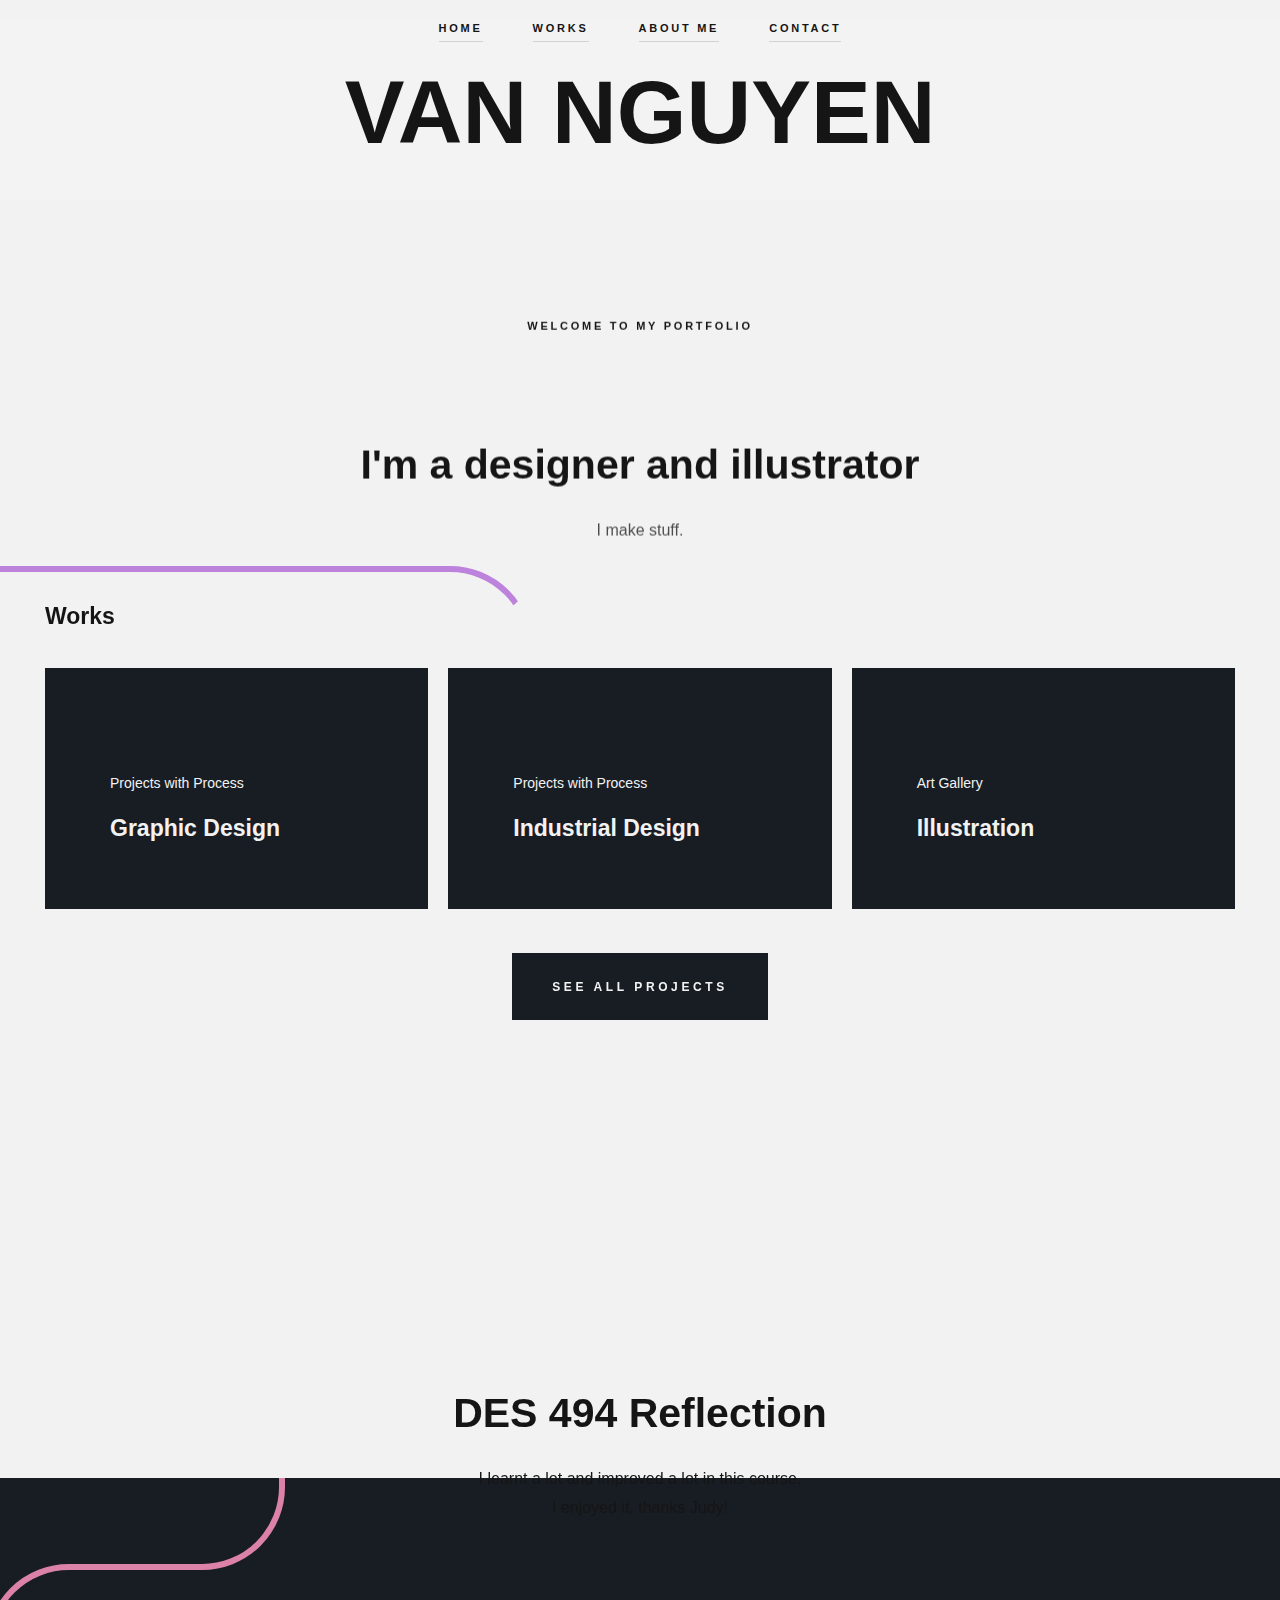
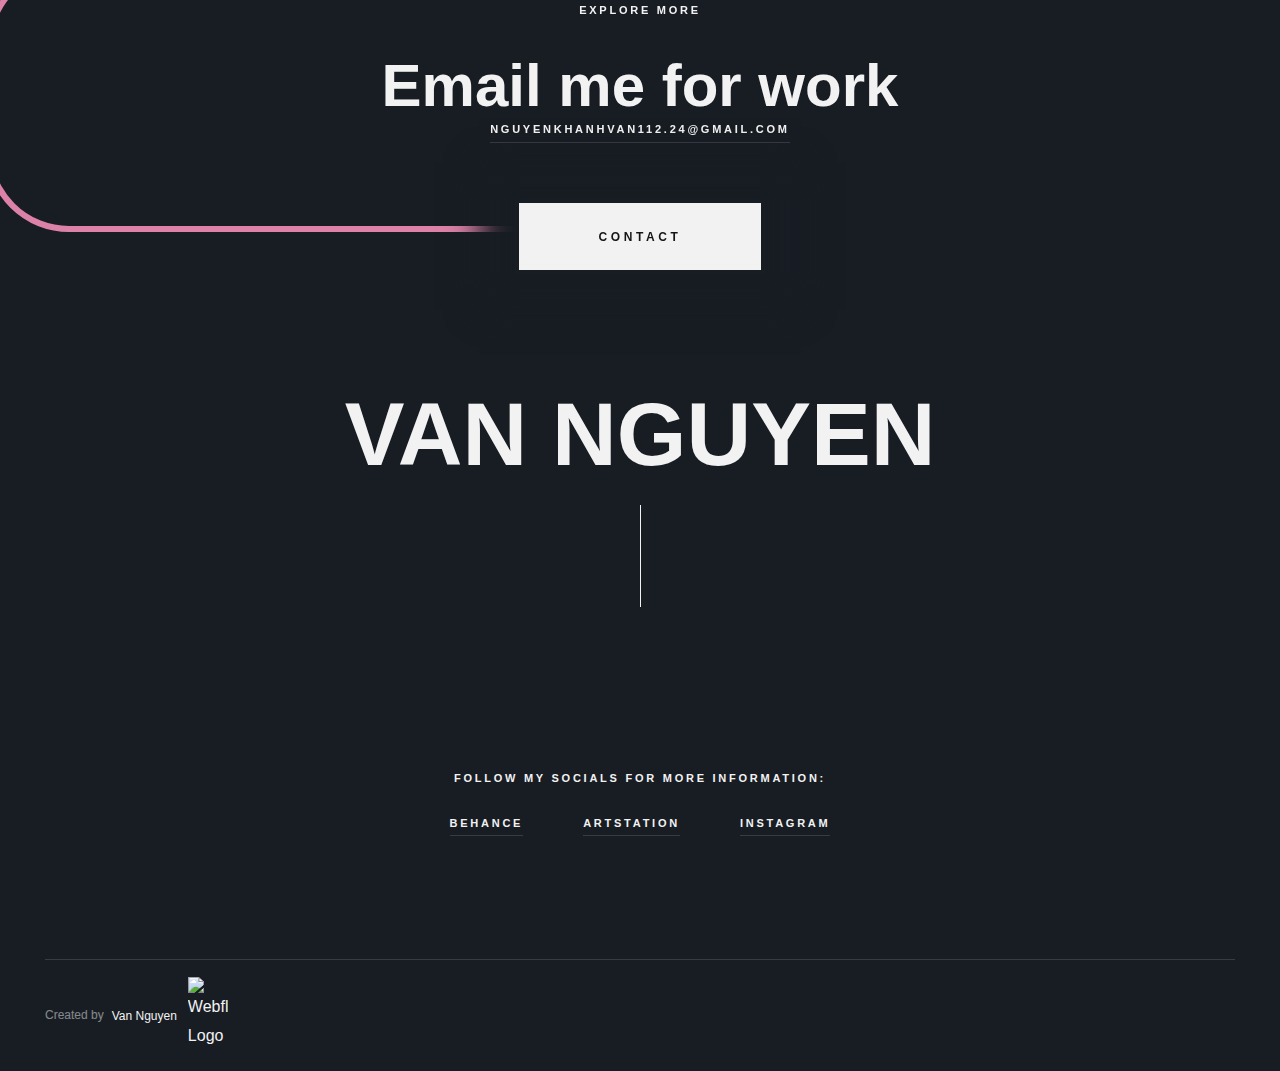
==== commit 8eb5586b: "Update index.html links" ====
--- a/index.html
+++ b/index.html
@@ -1,4 +1,4 @@
-<!DOCTYPE html><html data-wf-page="67dcb4f5de5b63b4d4d7429c" data-wf-site="67dcb4f5de5b63b4d4d7425e" data-wf-status="1" lang="en" data-wf-locale="en"><head><meta charset="utf-8"/><title>Van Portfolio</title><meta content="width=device-width, initial-scale=1" name="viewport"/><meta content="Webflow" name="generator"/><link href="css/webflow-style.css" rel="stylesheet" type="text/css"/><link href="https://fonts.googleapis.com" rel="preconnect"/><link href="https://fonts.gstatic.com" rel="preconnect" crossorigin="anonymous"/><script src="https://ajax.googleapis.com/ajax/libs/webfont/1.6.26/webfont.js" type="text/javascript"></script><script type="text/javascript">WebFont.load({  google: {    families: ["Montserrat:100,100italic,200,200italic,300,300italic,400,400italic,500,500italic,600,600italic,700,700italic,800,800italic,900,900italic"]  }});</script><script type="text/javascript">!function(o,c){var n=c.documentElement,t=" w-mod-";n.className+=t+"js",("ontouchstart"in o||o.DocumentTouch&&c instanceof DocumentTouch)&&(n.className+=t+"touch")}(window,document);</script><link href="images/favicon.png" rel="shortcut icon" type="image/x-icon"/><link href="images/app-icon.png" rel="apple-touch-icon"/></head><body><div class="breakpoint-indicator"><div class="indic-desktop">DESKTOP</div><div class="indic-1440">1440 &lt;</div><div class="indic-991">991 &gt;</div><div class="indic-767">767 &gt;</div><div class="indic-478">478 &lt;</div></div><section class="section-header"><div class="menu"><a data-w-id="5b783080-8702-f829-5956-04afd309e642" href="#About" class="link-on-light w-inline-block"><div class="text-size-caps-tiny">Home</div><div class="underline-link dark-line-transparent"><div class="underline-on-hover dark-line"></div></div></a><a data-w-id="5b783080-8702-f829-5956-04afd309e642" href="#Value" class="link-on-light w-inline-block"><div class="text-size-caps-tiny">works</div><div class="underline-link dark-line-transparent"><div class="underline-on-hover dark-line"></div></div></a><a data-w-id="5b783080-8702-f829-5956-04afd309e642" href="about-me.html" class="link-on-light w-inline-block"><div class="text-size-caps-tiny">About me</div><div class="underline-link dark-line-transparent"><div class="underline-on-hover dark-line"></div></div></a><a data-w-id="5b783080-8702-f829-5956-04afd309e642" href="#Contact" class="link-on-light w-inline-block"><div class="text-size-caps-tiny">Contact</div><div class="underline-link dark-line-transparent"><div class="underline-on-hover dark-line"></div></div></a></div><div class="wrap-logo-light"><div class="logo-on-white">VAN NGUYEN</div></div><section data-w-id="eaf1f1b8-ae8f-4079-5054-787e2cc64eaa" class="section"><img src="images/artboard-201.png" loading="lazy" width="Auto" height="Auto" alt="" srcset="images/artboard-201-p-500.png 500w, images/artboard-201-p-800.png 800w, images/artboard-201-p-1080.png 1080w, images/artboard-201-p-1600.png 1600w, images/artboard-201-p-2000.png 2000w, images/artboard-201.png 2334w" sizes="(max-width: 2334px) 100vw, 2334px" class="image-banner"/></section></section><section class="section-about"><div id="About" class="about-anchor"></div><div class="w-layout-blockcontainer container w-container"><div class="margin-bottom-40px"><div class="slide-in-up-normal"><div class="flex-ver-center-top"><div class="text-size-caps-tiny text-align-center maxw-introduction-subtitle">Welcome to mY PORTFOLIO</div></div></div></div><div class="slide-in-up-slow"><div class="flex-ver-center-top"><div class="wrap-introduction-title"><h1 class="text-align-center maxw-introduction-title">I&#x27;m a designer and illustrator</h1></div><p class="text-align-center maxw-introduction-paragraph">I make stuff.</p></div></div></div></section><section class="section-the-value section-dark z-index-2 section-awards"><div id="Value" class="value-anchor"></div><div data-w-id="22d2d2de-0384-663c-4605-438ec938068e" class="mask-line-03"><div class="do-not-delete---classes-used-by-animation"><div class="line-03-mask-01"></div><div class="line-03-mask-02"></div><div class="line-03-mask-03"></div><div class="line-03-mask-04"></div><div class="line-03-mask-05"></div><div class="line-03-mask-06"></div><div class="line-03-mask-07"></div><div class="line-03-mask-08"></div><div class="line-03-mask-09"></div><div class="line-03-mask-10"></div></div><div id="w-node-_22d2d2de-0384-663c-4605-438ec938069a-d4d7429c" class="line-03-cell-01"><div class="line-horizontal-stretch w-embed"><svg viewBox="0 0 10 20" x="0px" y="0px" width="100%" height="100%" preserveAspectRatio="none">
+<!DOCTYPE html><html data-wf-page="67dcb4f5de5b63b4d4d7429c" data-wf-site="67dcb4f5de5b63b4d4d7425e" data-wf-status="1" lang="en" data-wf-locale="en"><head><meta charset="utf-8"/><title>Van Portfolio</title><meta content="width=device-width, initial-scale=1" name="viewport"/><meta content="Webflow" name="generator"/><link href="css/webflow-style.css" rel="stylesheet" type="text/css"/><link href="https://fonts.googleapis.com" rel="preconnect"/><link href="https://fonts.gstatic.com" rel="preconnect" crossorigin="anonymous"/><script src="https://ajax.googleapis.com/ajax/libs/webfont/1.6.26/webfont.js" type="text/javascript"></script><script type="text/javascript">WebFont.load({  google: {    families: ["Montserrat:100,100italic,200,200italic,300,300italic,400,400italic,500,500italic,600,600italic,700,700italic,800,800italic,900,900italic"]  }});</script><script type="text/javascript">!function(o,c){var n=c.documentElement,t=" w-mod-";n.className+=t+"js",("ontouchstart"in o||o.DocumentTouch&&c instanceof DocumentTouch)&&(n.className+=t+"touch")}(window,document);</script><link href="images/favicon.png" rel="shortcut icon" type="image/x-icon"/><link href="images/app-icon.png" rel="apple-touch-icon"/></head><body><div class="breakpoint-indicator"><div class="indic-desktop">DESKTOP</div><div class="indic-1440">1440 &lt;</div><div class="indic-991">991 &gt;</div><div class="indic-767">767 &gt;</div><div class="indic-478">478 &lt;</div></div><section class="section-header"><div class="menu"><a data-w-id="5b783080-8702-f829-5956-04afd309e642" href="#About" class="link-on-light w-inline-block"><div class="text-size-caps-tiny">Home</div><div class="underline-link dark-line-transparent"><div class="underline-on-hover dark-line"></div></div></a><a data-w-id="5b783080-8702-f829-5956-04afd309e642" href="/portfolio/graphic-design" class="link-on-light w-inline-block"><div class="text-size-caps-tiny">works</div><div class="underline-link dark-line-transparent"><div class="underline-on-hover dark-line"></div></div></a><a data-w-id="5b783080-8702-f829-5956-04afd309e642" href="/portfolio/about-me" class="link-on-light w-inline-block"><div class="text-size-caps-tiny">About me</div><div class="underline-link dark-line-transparent"><div class="underline-on-hover dark-line"></div></div></a><a data-w-id="5b783080-8702-f829-5956-04afd309e642" href="#Contact" class="link-on-light w-inline-block"><div class="text-size-caps-tiny">Contact</div><div class="underline-link dark-line-transparent"><div class="underline-on-hover dark-line"></div></div></a></div><div class="wrap-logo-light"><div class="logo-on-white">VAN NGUYEN</div></div><section data-w-id="eaf1f1b8-ae8f-4079-5054-787e2cc64eaa" class="section"><img src="images/artboard-201.png" loading="lazy" width="Auto" height="Auto" alt="" srcset="images/artboard-201-p-500.png 500w, images/artboard-201-p-800.png 800w, images/artboard-201-p-1080.png 1080w, images/artboard-201-p-1600.png 1600w, images/artboard-201-p-2000.png 2000w, images/artboard-201.png 2334w" sizes="(max-width: 2334px) 100vw, 2334px" class="image-banner"/></section></section><section class="section-about"><div id="About" class="about-anchor"></div><div class="w-layout-blockcontainer container w-container"><div class="margin-bottom-40px"><div class="slide-in-up-normal"><div class="flex-ver-center-top"><div class="text-size-caps-tiny text-align-center maxw-introduction-subtitle">Welcome to mY PORTFOLIO</div></div></div></div><div class="slide-in-up-slow"><div class="flex-ver-center-top"><div class="wrap-introduction-title"><h1 class="text-align-center maxw-introduction-title">I&#x27;m a designer and illustrator</h1></div><p class="text-align-center maxw-introduction-paragraph">I make stuff.</p></div></div></div></section><section class="section-the-value section-dark z-index-2 section-awards"><div id="Value" class="value-anchor"></div><div data-w-id="22d2d2de-0384-663c-4605-438ec938068e" class="mask-line-03"><div class="do-not-delete---classes-used-by-animation"><div class="line-03-mask-01"></div><div class="line-03-mask-02"></div><div class="line-03-mask-03"></div><div class="line-03-mask-04"></div><div class="line-03-mask-05"></div><div class="line-03-mask-06"></div><div class="line-03-mask-07"></div><div class="line-03-mask-08"></div><div class="line-03-mask-09"></div><div class="line-03-mask-10"></div></div><div id="w-node-_22d2d2de-0384-663c-4605-438ec938069a-d4d7429c" class="line-03-cell-01"><div class="line-horizontal-stretch w-embed"><svg viewBox="0 0 10 20" x="0px" y="0px" width="100%" height="100%" preserveAspectRatio="none">
 <mask id="L03M01">
 	<rect class="line-03-mask-01" y="0" width="100%" height="100%" fill="white" />
 </mask>
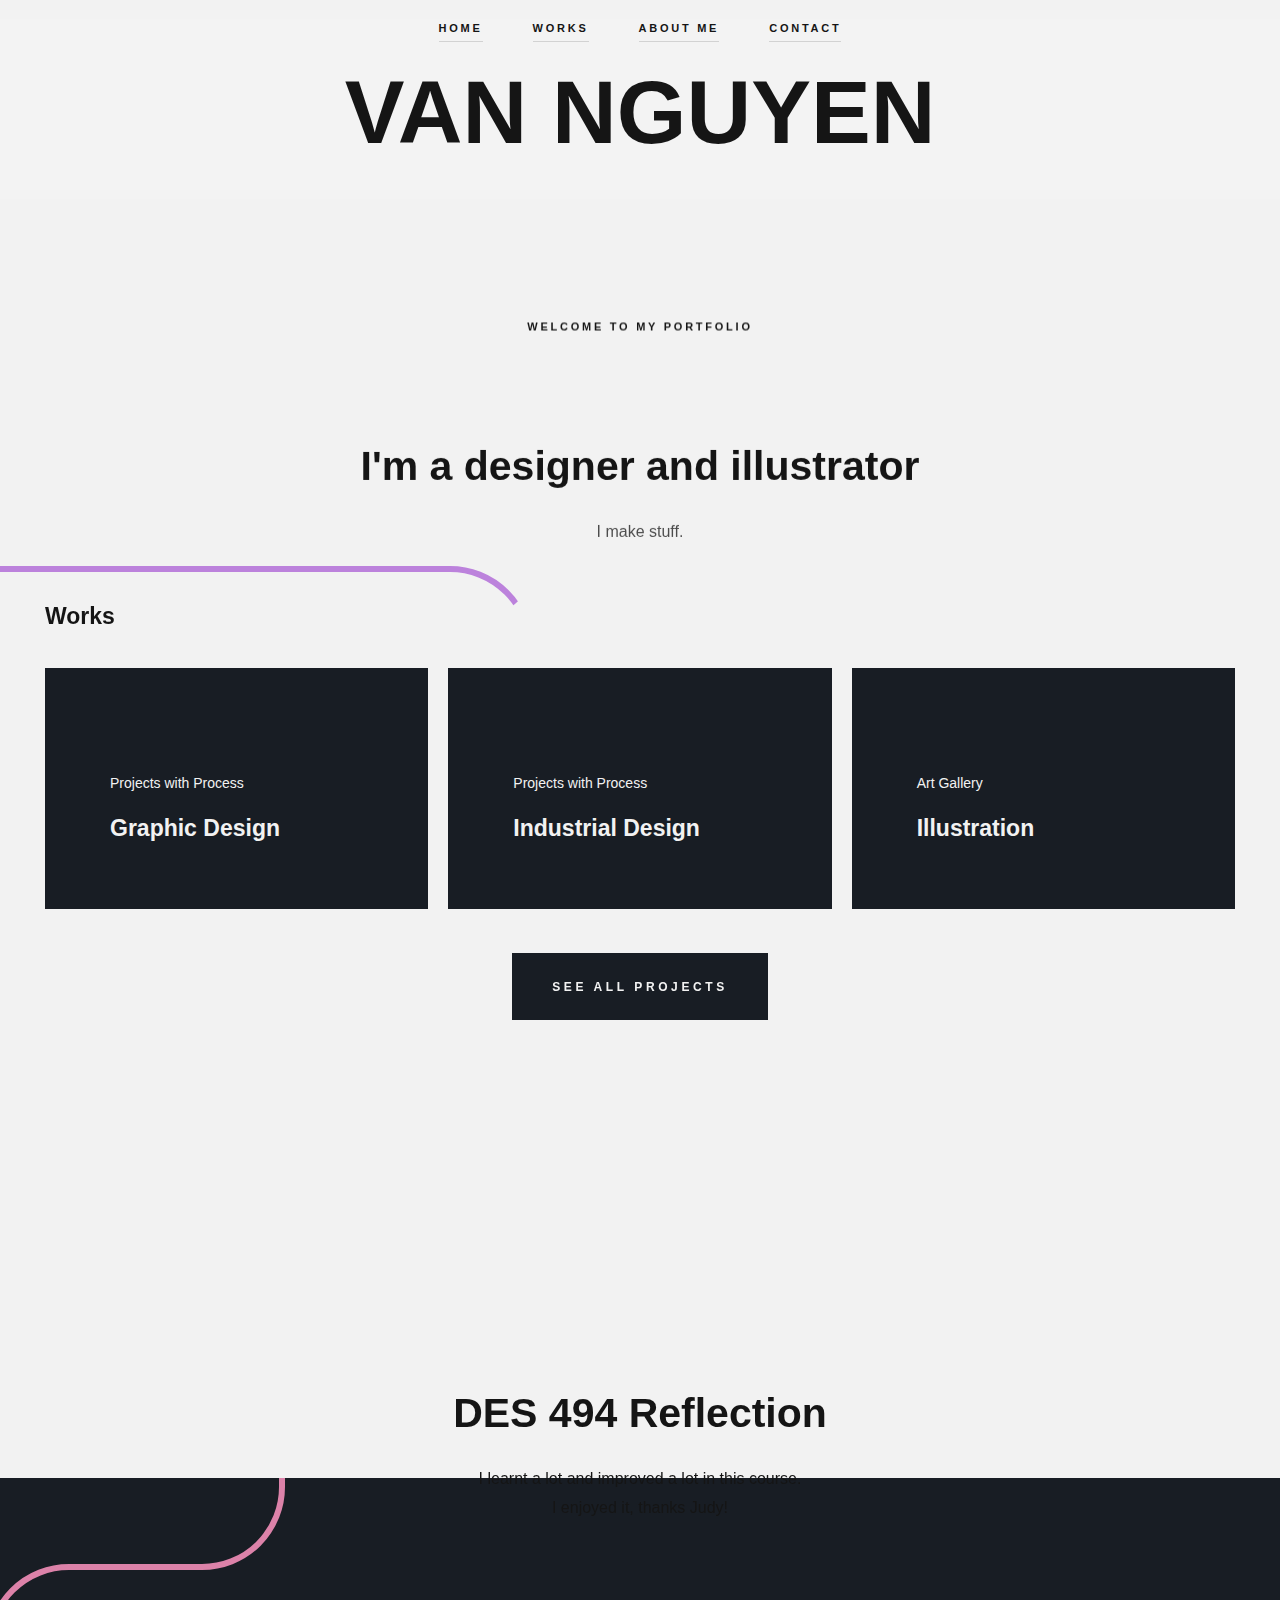
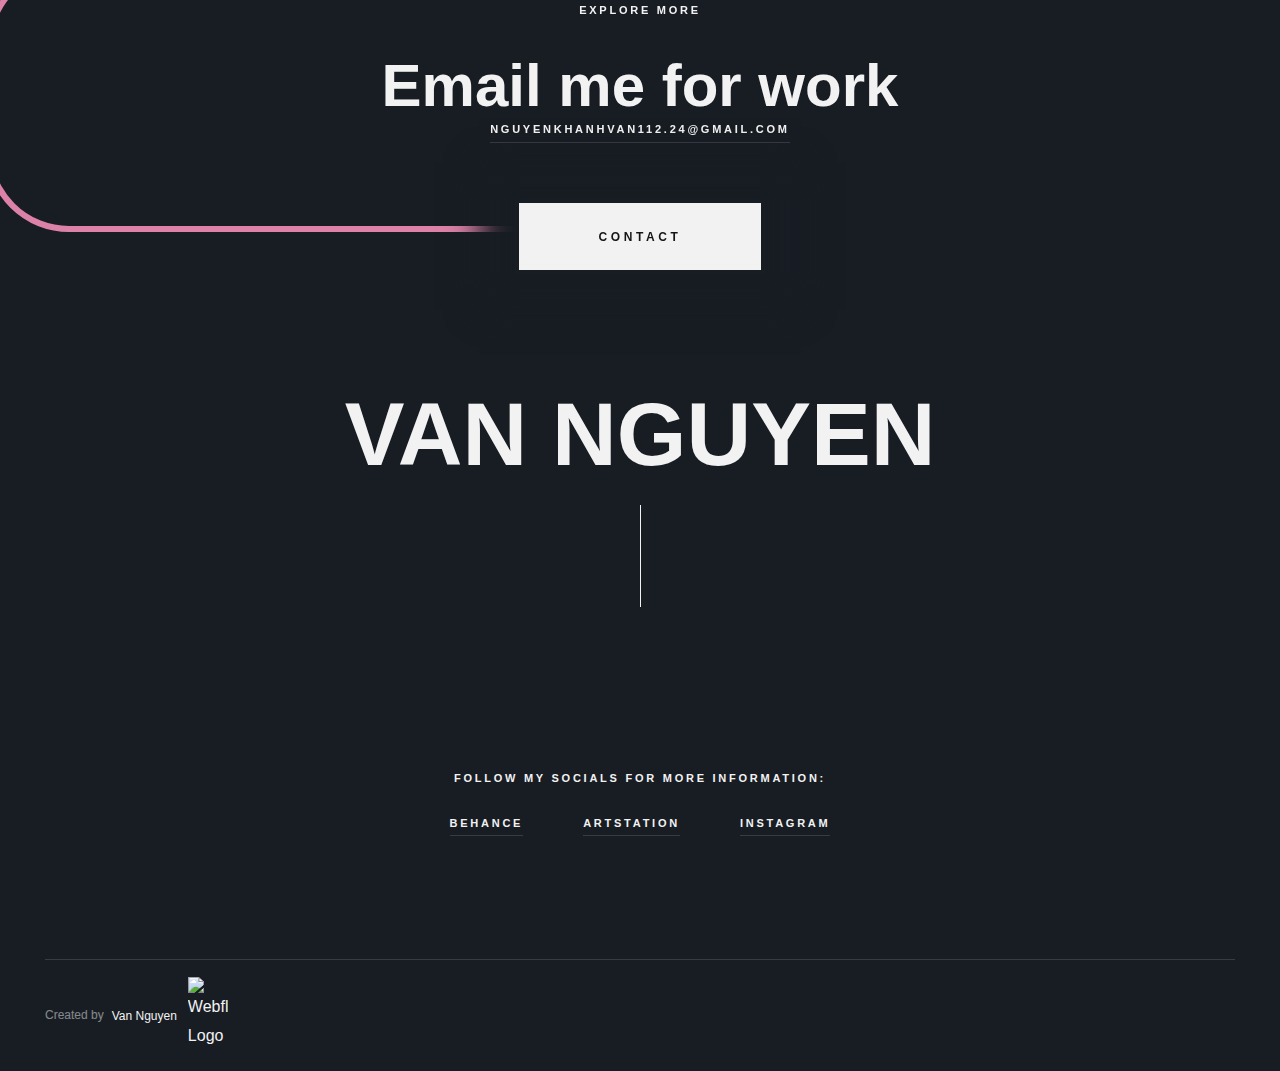
==== commit b4bb1bef: "Update index.html" ====
--- a/index.html
+++ b/index.html
@@ -64,7 +64,7 @@
 	<rect class="line-03-mask-10" y="0" width="100%" height="100%" fill="white" />
 </mask>
 <rect mask="url(#L03M10)" x="0" y="0" width="100%" height="100%" fill="var(--line-color-03)" />
-</svg></div></div></div></div><div class="w-layout-blockcontainer container w-container"><div class="margin-bottom-25px"><h4 class="text-color-light text-spacing-0em">Works</h4></div><div class="w-layout-grid grid-the-value"><a data-w-id="ba6bb3a2-0e56-0731-4c3c-42315f93d750" style="-webkit-transform:translate3d(0, 11px, 0) scale3d(1, 1, 1) rotateX(0) rotateY(0) rotateZ(0) skew(0, 0);-moz-transform:translate3d(0, 11px, 0) scale3d(1, 1, 1) rotateX(0) rotateY(0) rotateZ(0) skew(0, 0);-ms-transform:translate3d(0, 11px, 0) scale3d(1, 1, 1) rotateX(0) rotateY(0) rotateZ(0) skew(0, 0);transform:translate3d(0, 11px, 0) scale3d(1, 1, 1) rotateX(0) rotateY(0) rotateZ(0) skew(0, 0)" href="/graphic-design" class="w-inline-block"><div id="w-node-_22d2d2de-0384-663c-4605-438ec93806b5-d4d7429c" class="wrap-box-the-value"><div class="wrap-top-content"><div class="lottie-animation" data-w-id="22d2d2de-0384-663c-4605-438ec93806b7" data-animation-type="lottie" data-src="https://cdn.prod.website-files.com/67dcb4f5de5b63b4d4d7425e/67dcb4f5de5b63b4d4d742bb_Icon%2001.json" data-loop="1" data-direction="1" data-autoplay="1" data-is-ix2-target="0" data-renderer="svg" data-default-duration="5.333333333333333" data-duration="0"></div></div><div class="wrap-bottom-content"><div class="margin-bottom-15px"><div class="paragraph-small text-color-light">Projects with Process</div></div><h4 class="text-spacing-0em maxw-the-value-01 text-color-light">Graphic Design</h4></div></div></a><a data-w-id="07cc7e34-053f-20f4-a665-0b68584f889f" style="-webkit-transform:translate3d(0, 11px, 0) scale3d(1, 1, 1) rotateX(0) rotateY(0) rotateZ(0) skew(0, 0);-moz-transform:translate3d(0, 11px, 0) scale3d(1, 1, 1) rotateX(0) rotateY(0) rotateZ(0) skew(0, 0);-ms-transform:translate3d(0, 11px, 0) scale3d(1, 1, 1) rotateX(0) rotateY(0) rotateZ(0) skew(0, 0);transform:translate3d(0, 11px, 0) scale3d(1, 1, 1) rotateX(0) rotateY(0) rotateZ(0) skew(0, 0)" href="/industrial-design" class="w-inline-block"><div class="wrap-box-the-value"><div class="wrap-top-content"><div class="lottie-animation" data-w-id="22d2d2de-0384-663c-4605-438ec93806c0" data-animation-type="lottie" data-src="https://cdn.prod.website-files.com/67dcb4f5de5b63b4d4d7425e/67dcb4f5de5b63b4d4d742a6_Icon%2002.json" data-loop="1" data-direction="1" data-autoplay="1" data-is-ix2-target="0" data-renderer="svg" data-default-duration="4.666666666666667" data-duration="0"></div></div><div class="wrap-bottom-content"><div class="margin-bottom-15px"><div class="paragraph-small text-color-light">Projects with Process</div></div><h4 class="text-spacing-0em maxw-the-value-02">Industrial Design</h4></div></div></a><a data-w-id="4f12aafd-bde1-3dcf-9d64-370e043b3451" style="-webkit-transform:translate3d(0, 11px, 0) scale3d(1, 1, 1) rotateX(0) rotateY(0) rotateZ(0) skew(0, 0);-moz-transform:translate3d(0, 11px, 0) scale3d(1, 1, 1) rotateX(0) rotateY(0) rotateZ(0) skew(0, 0);-ms-transform:translate3d(0, 11px, 0) scale3d(1, 1, 1) rotateX(0) rotateY(0) rotateZ(0) skew(0, 0);transform:translate3d(0, 11px, 0) scale3d(1, 1, 1) rotateX(0) rotateY(0) rotateZ(0) skew(0, 0)" href="/illustration" class="w-inline-block"><div class="wrap-box-the-value"><div class="wrap-top-content"><div class="lottie-animation" data-w-id="22d2d2de-0384-663c-4605-438ec93806c9" data-animation-type="lottie" data-src="https://cdn.prod.website-files.com/67dcb4f5de5b63b4d4d7425e/67dcb4f5de5b63b4d4d742b8_Icon%2003.json" data-loop="1" data-direction="1" data-autoplay="1" data-is-ix2-target="0" data-renderer="svg" data-default-duration="6.133333333333334" data-duration="0"></div></div><div class="wrap-bottom-content"><div class="margin-bottom-20px"><div class="paragraph-small text-color-light">Art Gallery</div></div><h4 class="text-spacing-0em maxw-the-value-03">Illustration</h4></div></div></a></div><div class="flex-ver-center-top"><a href="/graphic-design" class="button w-inline-block"><div class="text-button-on-dark">See All Projects</div></a></div></div></section><section class="section-about"><div id="About" class="about-anchor"></div><div class="w-layout-blockcontainer container w-container"><div class="margin-bottom-40px"><div class="slide-in-up-normal"></div></div><div class="slide-in-up-slow"><div class="flex-ver-center-top"><div class="wrap-introduction-title"><h1 class="text-align-center maxw-introduction-title">DES 494 Reflection</h1></div><p class="text-align-center maxw-introduction-paragraph">I learnt a lot and improved a lot in this course.<br/>I enjoyed it, thanks Judy!</p></div><div class="margin-bottom-40px"><div class="slide-in-up-normal"></div></div></div></div></section><section data-w-id="49a43685-4461-f8ff-faad-d5f5a48da886" class="testimonials section-dark"><section class="section-cta-01"><div id="Contact" class="contact-anchor"></div><div class="mask-line-04b"><div class="do-not-delete---classes-used-by-animation"><div class="line-04-mask-12"></div><div class="line-04-mask-13"></div><div class="line-04-mask-14"></div><div class="line-04-mask-15"></div><div class="line-04-mask-16"></div><div class="line-04-mask-17"></div></div><div class="w-layout-grid line-04b"><div id="w-node-a7e43e5a-43cc-c93d-3dbb-73b3c3ac8221-d4d7429c" class="line-04-cell-12"><div class="lines-arc-180 w-embed"><svg xmlns="http://www.w3.org/2000/svg" viewBox="0 0 94 94">
+</svg></div></div></div></div><div class="w-layout-blockcontainer container w-container"><div class="margin-bottom-25px"><h4 class="text-color-light text-spacing-0em">Works</h4></div><div class="w-layout-grid grid-the-value"><a data-w-id="ba6bb3a2-0e56-0731-4c3c-42315f93d750" style="-webkit-transform:translate3d(0, 11px, 0) scale3d(1, 1, 1) rotateX(0) rotateY(0) rotateZ(0) skew(0, 0);-moz-transform:translate3d(0, 11px, 0) scale3d(1, 1, 1) rotateX(0) rotateY(0) rotateZ(0) skew(0, 0);-ms-transform:translate3d(0, 11px, 0) scale3d(1, 1, 1) rotateX(0) rotateY(0) rotateZ(0) skew(0, 0);transform:translate3d(0, 11px, 0) scale3d(1, 1, 1) rotateX(0) rotateY(0) rotateZ(0) skew(0, 0)" href="graphic-design" class="w-inline-block"><div id="w-node-_22d2d2de-0384-663c-4605-438ec93806b5-d4d7429c" class="wrap-box-the-value"><div class="wrap-top-content"><div class="lottie-animation" data-w-id="22d2d2de-0384-663c-4605-438ec93806b7" data-animation-type="lottie" data-src="https://cdn.prod.website-files.com/67dcb4f5de5b63b4d4d7425e/67dcb4f5de5b63b4d4d742bb_Icon%2001.json" data-loop="1" data-direction="1" data-autoplay="1" data-is-ix2-target="0" data-renderer="svg" data-default-duration="5.333333333333333" data-duration="0"></div></div><div class="wrap-bottom-content"><div class="margin-bottom-15px"><div class="paragraph-small text-color-light">Projects with Process</div></div><h4 class="text-spacing-0em maxw-the-value-01 text-color-light">Graphic Design</h4></div></div></a><a data-w-id="07cc7e34-053f-20f4-a665-0b68584f889f" style="-webkit-transform:translate3d(0, 11px, 0) scale3d(1, 1, 1) rotateX(0) rotateY(0) rotateZ(0) skew(0, 0);-moz-transform:translate3d(0, 11px, 0) scale3d(1, 1, 1) rotateX(0) rotateY(0) rotateZ(0) skew(0, 0);-ms-transform:translate3d(0, 11px, 0) scale3d(1, 1, 1) rotateX(0) rotateY(0) rotateZ(0) skew(0, 0);transform:translate3d(0, 11px, 0) scale3d(1, 1, 1) rotateX(0) rotateY(0) rotateZ(0) skew(0, 0)" href="industrial-design" class="w-inline-block"><div class="wrap-box-the-value"><div class="wrap-top-content"><div class="lottie-animation" data-w-id="22d2d2de-0384-663c-4605-438ec93806c0" data-animation-type="lottie" data-src="https://cdn.prod.website-files.com/67dcb4f5de5b63b4d4d7425e/67dcb4f5de5b63b4d4d742a6_Icon%2002.json" data-loop="1" data-direction="1" data-autoplay="1" data-is-ix2-target="0" data-renderer="svg" data-default-duration="4.666666666666667" data-duration="0"></div></div><div class="wrap-bottom-content"><div class="margin-bottom-15px"><div class="paragraph-small text-color-light">Projects with Process</div></div><h4 class="text-spacing-0em maxw-the-value-02">Industrial Design</h4></div></div></a><a data-w-id="4f12aafd-bde1-3dcf-9d64-370e043b3451" style="-webkit-transform:translate3d(0, 11px, 0) scale3d(1, 1, 1) rotateX(0) rotateY(0) rotateZ(0) skew(0, 0);-moz-transform:translate3d(0, 11px, 0) scale3d(1, 1, 1) rotateX(0) rotateY(0) rotateZ(0) skew(0, 0);-ms-transform:translate3d(0, 11px, 0) scale3d(1, 1, 1) rotateX(0) rotateY(0) rotateZ(0) skew(0, 0);transform:translate3d(0, 11px, 0) scale3d(1, 1, 1) rotateX(0) rotateY(0) rotateZ(0) skew(0, 0)" href="illustration" class="w-inline-block"><div class="wrap-box-the-value"><div class="wrap-top-content"><div class="lottie-animation" data-w-id="22d2d2de-0384-663c-4605-438ec93806c9" data-animation-type="lottie" data-src="https://cdn.prod.website-files.com/67dcb4f5de5b63b4d4d7425e/67dcb4f5de5b63b4d4d742b8_Icon%2003.json" data-loop="1" data-direction="1" data-autoplay="1" data-is-ix2-target="0" data-renderer="svg" data-default-duration="6.133333333333334" data-duration="0"></div></div><div class="wrap-bottom-content"><div class="margin-bottom-20px"><div class="paragraph-small text-color-light">Art Gallery</div></div><h4 class="text-spacing-0em maxw-the-value-03">Illustration</h4></div></div></a></div><div class="flex-ver-center-top"><a href="/graphic-design" class="button w-inline-block"><div class="text-button-on-dark">See All Projects</div></a></div></div></section><section class="section-about"><div id="About" class="about-anchor"></div><div class="w-layout-blockcontainer container w-container"><div class="margin-bottom-40px"><div class="slide-in-up-normal"></div></div><div class="slide-in-up-slow"><div class="flex-ver-center-top"><div class="wrap-introduction-title"><h1 class="text-align-center maxw-introduction-title">DES 494 Reflection</h1></div><p class="text-align-center maxw-introduction-paragraph">I learnt a lot and improved a lot in this course.<br/>I enjoyed it, thanks Judy!</p></div><div class="margin-bottom-40px"><div class="slide-in-up-normal"></div></div></div></div></section><section data-w-id="49a43685-4461-f8ff-faad-d5f5a48da886" class="testimonials section-dark"><section class="section-cta-01"><div id="Contact" class="contact-anchor"></div><div class="mask-line-04b"><div class="do-not-delete---classes-used-by-animation"><div class="line-04-mask-12"></div><div class="line-04-mask-13"></div><div class="line-04-mask-14"></div><div class="line-04-mask-15"></div><div class="line-04-mask-16"></div><div class="line-04-mask-17"></div></div><div class="w-layout-grid line-04b"><div id="w-node-a7e43e5a-43cc-c93d-3dbb-73b3c3ac8221-d4d7429c" class="line-04-cell-12"><div class="lines-arc-180 w-embed"><svg xmlns="http://www.w3.org/2000/svg" viewBox="0 0 94 94">
 <defs><mask id="L04M12" x="0" y="0">
   <circle class="line-04-mask-12" cx="47" cy="47" r="100" fill="white"/>
 </mask></defs>
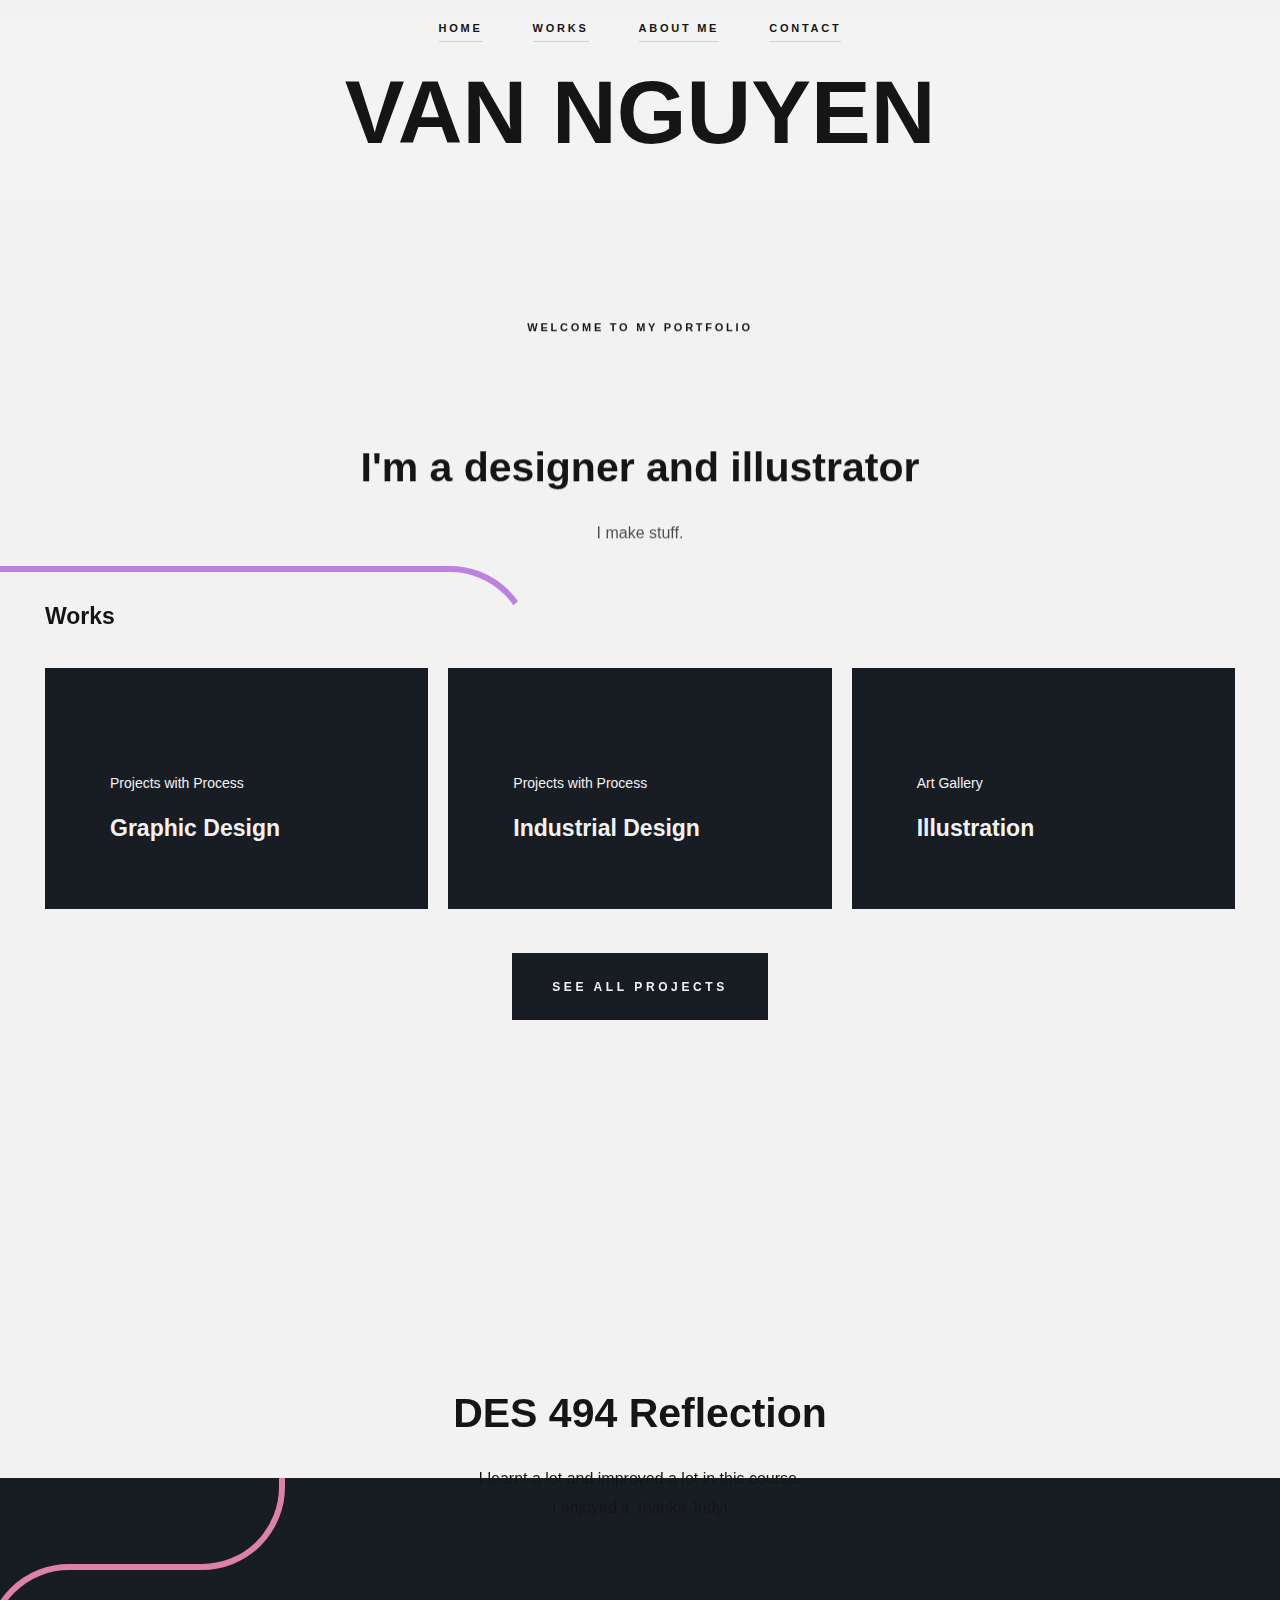
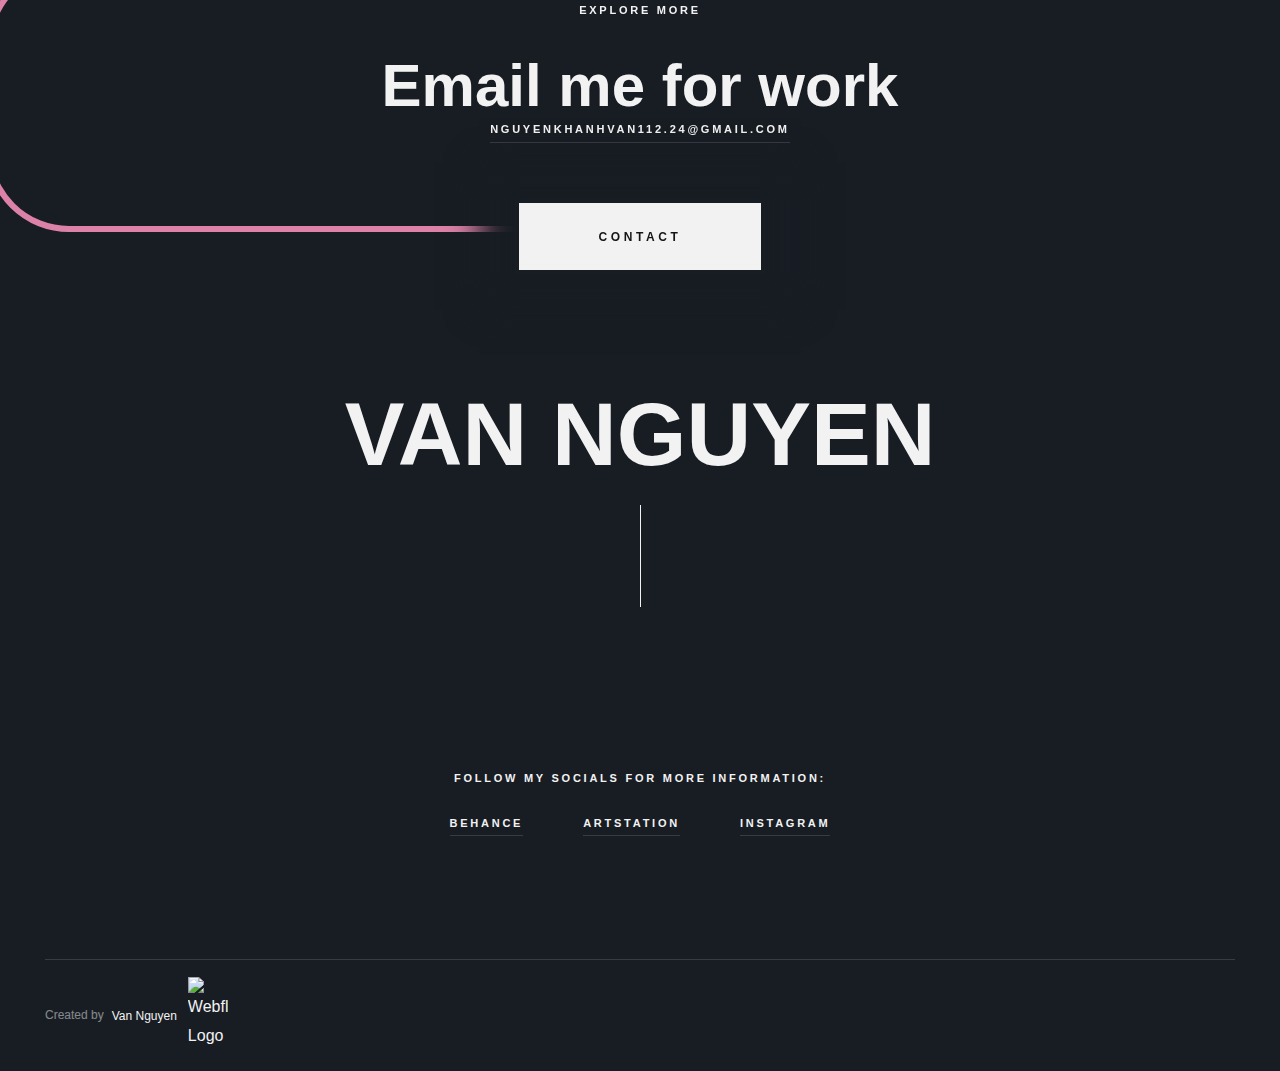
==== commit e2ae17a0: "Update index.html" ====
--- a/index.html
+++ b/index.html
@@ -64,7 +64,7 @@
 	<rect class="line-03-mask-10" y="0" width="100%" height="100%" fill="white" />
 </mask>
 <rect mask="url(#L03M10)" x="0" y="0" width="100%" height="100%" fill="var(--line-color-03)" />
-</svg></div></div></div></div><div class="w-layout-blockcontainer container w-container"><div class="margin-bottom-25px"><h4 class="text-color-light text-spacing-0em">Works</h4></div><div class="w-layout-grid grid-the-value"><a data-w-id="ba6bb3a2-0e56-0731-4c3c-42315f93d750" style="-webkit-transform:translate3d(0, 11px, 0) scale3d(1, 1, 1) rotateX(0) rotateY(0) rotateZ(0) skew(0, 0);-moz-transform:translate3d(0, 11px, 0) scale3d(1, 1, 1) rotateX(0) rotateY(0) rotateZ(0) skew(0, 0);-ms-transform:translate3d(0, 11px, 0) scale3d(1, 1, 1) rotateX(0) rotateY(0) rotateZ(0) skew(0, 0);transform:translate3d(0, 11px, 0) scale3d(1, 1, 1) rotateX(0) rotateY(0) rotateZ(0) skew(0, 0)" href="graphic-design" class="w-inline-block"><div id="w-node-_22d2d2de-0384-663c-4605-438ec93806b5-d4d7429c" class="wrap-box-the-value"><div class="wrap-top-content"><div class="lottie-animation" data-w-id="22d2d2de-0384-663c-4605-438ec93806b7" data-animation-type="lottie" data-src="https://cdn.prod.website-files.com/67dcb4f5de5b63b4d4d7425e/67dcb4f5de5b63b4d4d742bb_Icon%2001.json" data-loop="1" data-direction="1" data-autoplay="1" data-is-ix2-target="0" data-renderer="svg" data-default-duration="5.333333333333333" data-duration="0"></div></div><div class="wrap-bottom-content"><div class="margin-bottom-15px"><div class="paragraph-small text-color-light">Projects with Process</div></div><h4 class="text-spacing-0em maxw-the-value-01 text-color-light">Graphic Design</h4></div></div></a><a data-w-id="07cc7e34-053f-20f4-a665-0b68584f889f" style="-webkit-transform:translate3d(0, 11px, 0) scale3d(1, 1, 1) rotateX(0) rotateY(0) rotateZ(0) skew(0, 0);-moz-transform:translate3d(0, 11px, 0) scale3d(1, 1, 1) rotateX(0) rotateY(0) rotateZ(0) skew(0, 0);-ms-transform:translate3d(0, 11px, 0) scale3d(1, 1, 1) rotateX(0) rotateY(0) rotateZ(0) skew(0, 0);transform:translate3d(0, 11px, 0) scale3d(1, 1, 1) rotateX(0) rotateY(0) rotateZ(0) skew(0, 0)" href="industrial-design" class="w-inline-block"><div class="wrap-box-the-value"><div class="wrap-top-content"><div class="lottie-animation" data-w-id="22d2d2de-0384-663c-4605-438ec93806c0" data-animation-type="lottie" data-src="https://cdn.prod.website-files.com/67dcb4f5de5b63b4d4d7425e/67dcb4f5de5b63b4d4d742a6_Icon%2002.json" data-loop="1" data-direction="1" data-autoplay="1" data-is-ix2-target="0" data-renderer="svg" data-default-duration="4.666666666666667" data-duration="0"></div></div><div class="wrap-bottom-content"><div class="margin-bottom-15px"><div class="paragraph-small text-color-light">Projects with Process</div></div><h4 class="text-spacing-0em maxw-the-value-02">Industrial Design</h4></div></div></a><a data-w-id="4f12aafd-bde1-3dcf-9d64-370e043b3451" style="-webkit-transform:translate3d(0, 11px, 0) scale3d(1, 1, 1) rotateX(0) rotateY(0) rotateZ(0) skew(0, 0);-moz-transform:translate3d(0, 11px, 0) scale3d(1, 1, 1) rotateX(0) rotateY(0) rotateZ(0) skew(0, 0);-ms-transform:translate3d(0, 11px, 0) scale3d(1, 1, 1) rotateX(0) rotateY(0) rotateZ(0) skew(0, 0);transform:translate3d(0, 11px, 0) scale3d(1, 1, 1) rotateX(0) rotateY(0) rotateZ(0) skew(0, 0)" href="illustration" class="w-inline-block"><div class="wrap-box-the-value"><div class="wrap-top-content"><div class="lottie-animation" data-w-id="22d2d2de-0384-663c-4605-438ec93806c9" data-animation-type="lottie" data-src="https://cdn.prod.website-files.com/67dcb4f5de5b63b4d4d7425e/67dcb4f5de5b63b4d4d742b8_Icon%2003.json" data-loop="1" data-direction="1" data-autoplay="1" data-is-ix2-target="0" data-renderer="svg" data-default-duration="6.133333333333334" data-duration="0"></div></div><div class="wrap-bottom-content"><div class="margin-bottom-20px"><div class="paragraph-small text-color-light">Art Gallery</div></div><h4 class="text-spacing-0em maxw-the-value-03">Illustration</h4></div></div></a></div><div class="flex-ver-center-top"><a href="/graphic-design" class="button w-inline-block"><div class="text-button-on-dark">See All Projects</div></a></div></div></section><section class="section-about"><div id="About" class="about-anchor"></div><div class="w-layout-blockcontainer container w-container"><div class="margin-bottom-40px"><div class="slide-in-up-normal"></div></div><div class="slide-in-up-slow"><div class="flex-ver-center-top"><div class="wrap-introduction-title"><h1 class="text-align-center maxw-introduction-title">DES 494 Reflection</h1></div><p class="text-align-center maxw-introduction-paragraph">I learnt a lot and improved a lot in this course.<br/>I enjoyed it, thanks Judy!</p></div><div class="margin-bottom-40px"><div class="slide-in-up-normal"></div></div></div></div></section><section data-w-id="49a43685-4461-f8ff-faad-d5f5a48da886" class="testimonials section-dark"><section class="section-cta-01"><div id="Contact" class="contact-anchor"></div><div class="mask-line-04b"><div class="do-not-delete---classes-used-by-animation"><div class="line-04-mask-12"></div><div class="line-04-mask-13"></div><div class="line-04-mask-14"></div><div class="line-04-mask-15"></div><div class="line-04-mask-16"></div><div class="line-04-mask-17"></div></div><div class="w-layout-grid line-04b"><div id="w-node-a7e43e5a-43cc-c93d-3dbb-73b3c3ac8221-d4d7429c" class="line-04-cell-12"><div class="lines-arc-180 w-embed"><svg xmlns="http://www.w3.org/2000/svg" viewBox="0 0 94 94">
+</svg></div></div></div></div><div class="w-layout-blockcontainer container w-container"><div class="margin-bottom-25px"><h4 class="text-color-light text-spacing-0em">Works</h4></div><div class="w-layout-grid grid-the-value"><a data-w-id="ba6bb3a2-0e56-0731-4c3c-42315f93d750" style="-webkit-transform:translate3d(0, 11px, 0) scale3d(1, 1, 1) rotateX(0) rotateY(0) rotateZ(0) skew(0, 0);-moz-transform:translate3d(0, 11px, 0) scale3d(1, 1, 1) rotateX(0) rotateY(0) rotateZ(0) skew(0, 0);-ms-transform:translate3d(0, 11px, 0) scale3d(1, 1, 1) rotateX(0) rotateY(0) rotateZ(0) skew(0, 0);transform:translate3d(0, 11px, 0) scale3d(1, 1, 1) rotateX(0) rotateY(0) rotateZ(0) skew(0, 0)" href="graphic-design" class="w-inline-block"><div id="w-node-_22d2d2de-0384-663c-4605-438ec93806b5-d4d7429c" class="wrap-box-the-value"><div class="wrap-top-content"><div class="lottie-animation" data-w-id="22d2d2de-0384-663c-4605-438ec93806b7" data-animation-type="lottie" data-src="https://cdn.prod.website-files.com/67dcb4f5de5b63b4d4d7425e/67dcb4f5de5b63b4d4d742bb_Icon%2001.json" data-loop="1" data-direction="1" data-autoplay="1" data-is-ix2-target="0" data-renderer="svg" data-default-duration="5.333333333333333" data-duration="0"></div></div><div class="wrap-bottom-content"><div class="margin-bottom-15px"><div class="paragraph-small text-color-light">Projects with Process</div></div><h4 class="text-spacing-0em maxw-the-value-01 text-color-light">Graphic Design</h4></div></div></a><a data-w-id="07cc7e34-053f-20f4-a665-0b68584f889f" style="-webkit-transform:translate3d(0, 11px, 0) scale3d(1, 1, 1) rotateX(0) rotateY(0) rotateZ(0) skew(0, 0);-moz-transform:translate3d(0, 11px, 0) scale3d(1, 1, 1) rotateX(0) rotateY(0) rotateZ(0) skew(0, 0);-ms-transform:translate3d(0, 11px, 0) scale3d(1, 1, 1) rotateX(0) rotateY(0) rotateZ(0) skew(0, 0);transform:translate3d(0, 11px, 0) scale3d(1, 1, 1) rotateX(0) rotateY(0) rotateZ(0) skew(0, 0)" href="industrial-design" class="w-inline-block"><div class="wrap-box-the-value"><div class="wrap-top-content"><div class="lottie-animation" data-w-id="22d2d2de-0384-663c-4605-438ec93806c0" data-animation-type="lottie" data-src="https://cdn.prod.website-files.com/67dcb4f5de5b63b4d4d7425e/67dcb4f5de5b63b4d4d742a6_Icon%2002.json" data-loop="1" data-direction="1" data-autoplay="1" data-is-ix2-target="0" data-renderer="svg" data-default-duration="4.666666666666667" data-duration="0"></div></div><div class="wrap-bottom-content"><div class="margin-bottom-15px"><div class="paragraph-small text-color-light">Projects with Process</div></div><h4 class="text-spacing-0em maxw-the-value-02">Industrial Design</h4></div></div></a><a data-w-id="4f12aafd-bde1-3dcf-9d64-370e043b3451" style="-webkit-transform:translate3d(0, 11px, 0) scale3d(1, 1, 1) rotateX(0) rotateY(0) rotateZ(0) skew(0, 0);-moz-transform:translate3d(0, 11px, 0) scale3d(1, 1, 1) rotateX(0) rotateY(0) rotateZ(0) skew(0, 0);-ms-transform:translate3d(0, 11px, 0) scale3d(1, 1, 1) rotateX(0) rotateY(0) rotateZ(0) skew(0, 0);transform:translate3d(0, 11px, 0) scale3d(1, 1, 1) rotateX(0) rotateY(0) rotateZ(0) skew(0, 0)" href="illustration" class="w-inline-block"><div class="wrap-box-the-value"><div class="wrap-top-content"><div class="lottie-animation" data-w-id="22d2d2de-0384-663c-4605-438ec93806c9" data-animation-type="lottie" data-src="https://cdn.prod.website-files.com/67dcb4f5de5b63b4d4d7425e/67dcb4f5de5b63b4d4d742b8_Icon%2003.json" data-loop="1" data-direction="1" data-autoplay="1" data-is-ix2-target="0" data-renderer="svg" data-default-duration="6.133333333333334" data-duration="0"></div></div><div class="wrap-bottom-content"><div class="margin-bottom-20px"><div class="paragraph-small text-color-light">Art Gallery</div></div><h4 class="text-spacing-0em maxw-the-value-03">Illustration</h4></div></div></a></div><div class="flex-ver-center-top"><a href="graphic-design" class="button w-inline-block"><div class="text-button-on-dark">See All Projects</div></a></div></div></section><section class="section-about"><div id="About" class="about-anchor"></div><div class="w-layout-blockcontainer container w-container"><div class="margin-bottom-40px"><div class="slide-in-up-normal"></div></div><div class="slide-in-up-slow"><div class="flex-ver-center-top"><div class="wrap-introduction-title"><h1 class="text-align-center maxw-introduction-title">DES 494 Reflection</h1></div><p class="text-align-center maxw-introduction-paragraph">I learnt a lot and improved a lot in this course.<br/>I enjoyed it, thanks Judy!</p></div><div class="margin-bottom-40px"><div class="slide-in-up-normal"></div></div></div></div></section><section data-w-id="49a43685-4461-f8ff-faad-d5f5a48da886" class="testimonials section-dark"><section class="section-cta-01"><div id="Contact" class="contact-anchor"></div><div class="mask-line-04b"><div class="do-not-delete---classes-used-by-animation"><div class="line-04-mask-12"></div><div class="line-04-mask-13"></div><div class="line-04-mask-14"></div><div class="line-04-mask-15"></div><div class="line-04-mask-16"></div><div class="line-04-mask-17"></div></div><div class="w-layout-grid line-04b"><div id="w-node-a7e43e5a-43cc-c93d-3dbb-73b3c3ac8221-d4d7429c" class="line-04-cell-12"><div class="lines-arc-180 w-embed"><svg xmlns="http://www.w3.org/2000/svg" viewBox="0 0 94 94">
 <defs><mask id="L04M12" x="0" y="0">
   <circle class="line-04-mask-12" cx="47" cy="47" r="100" fill="white"/>
 </mask></defs>
